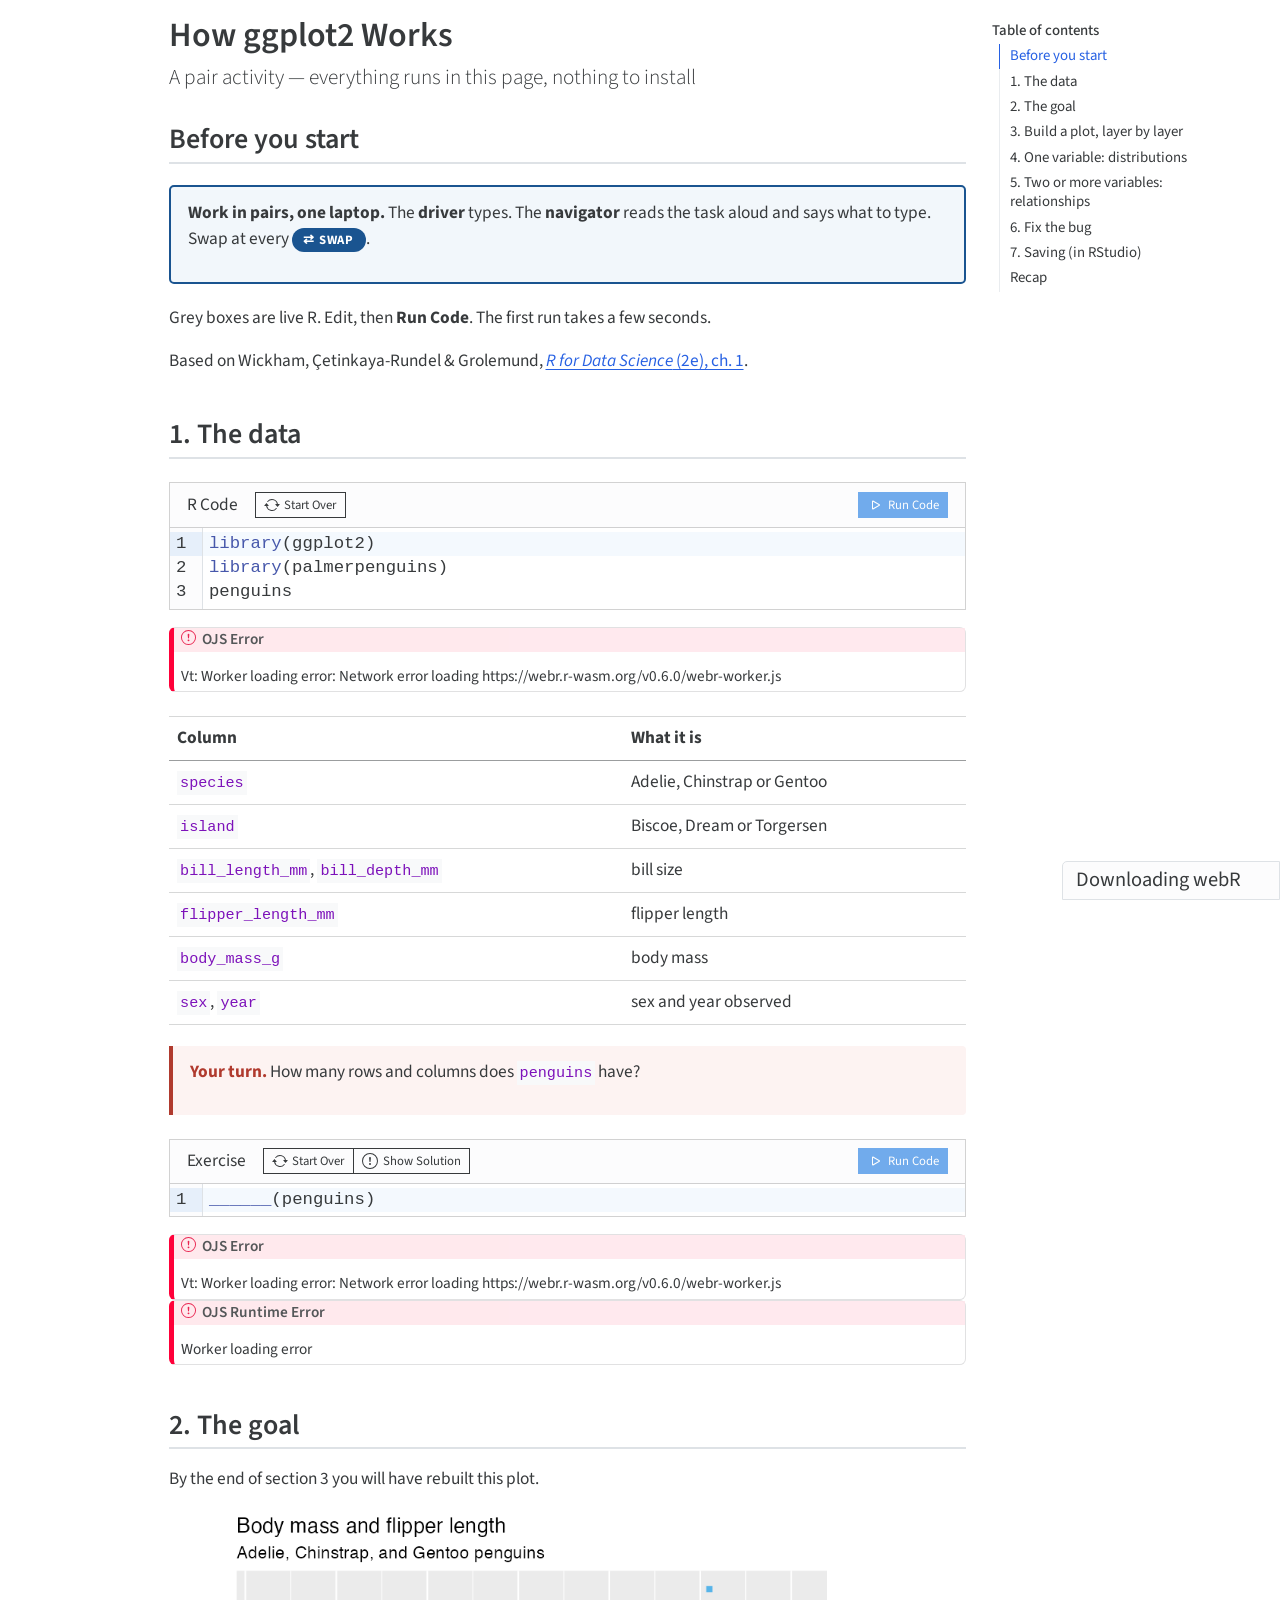
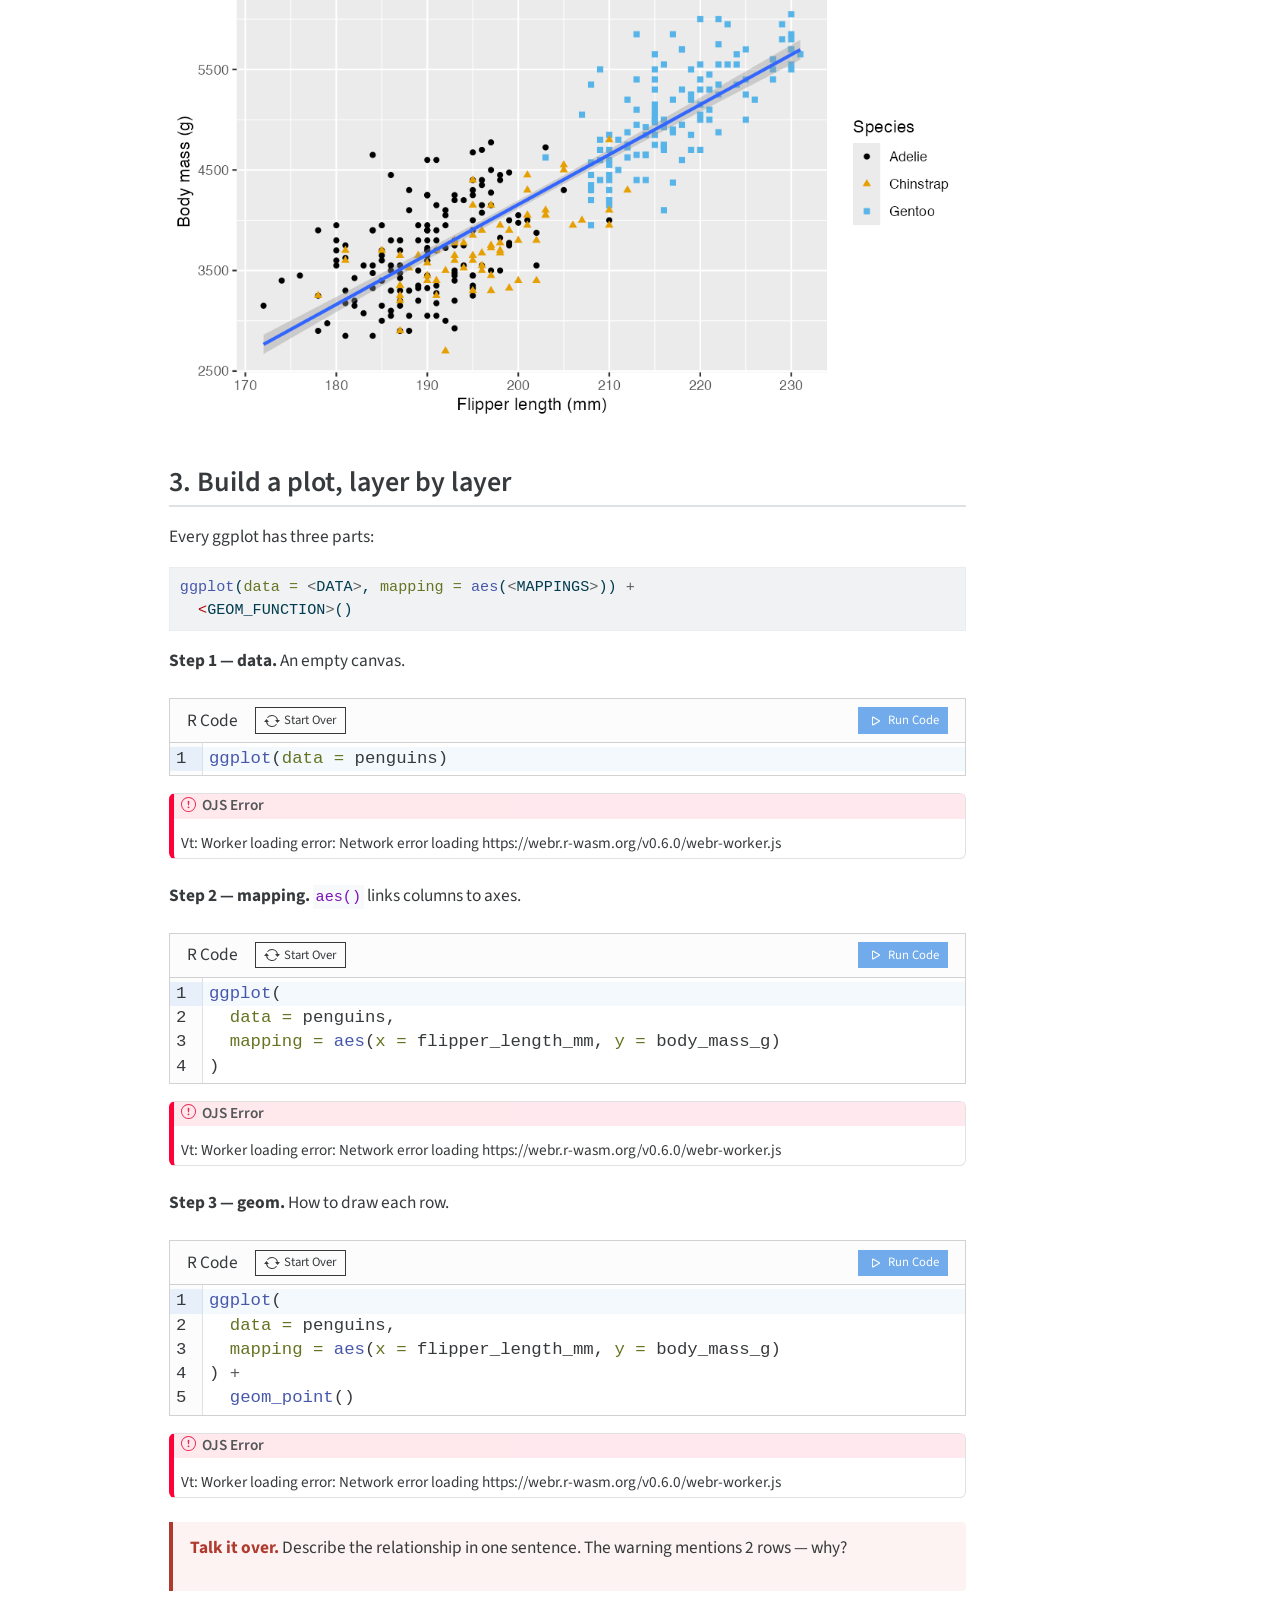
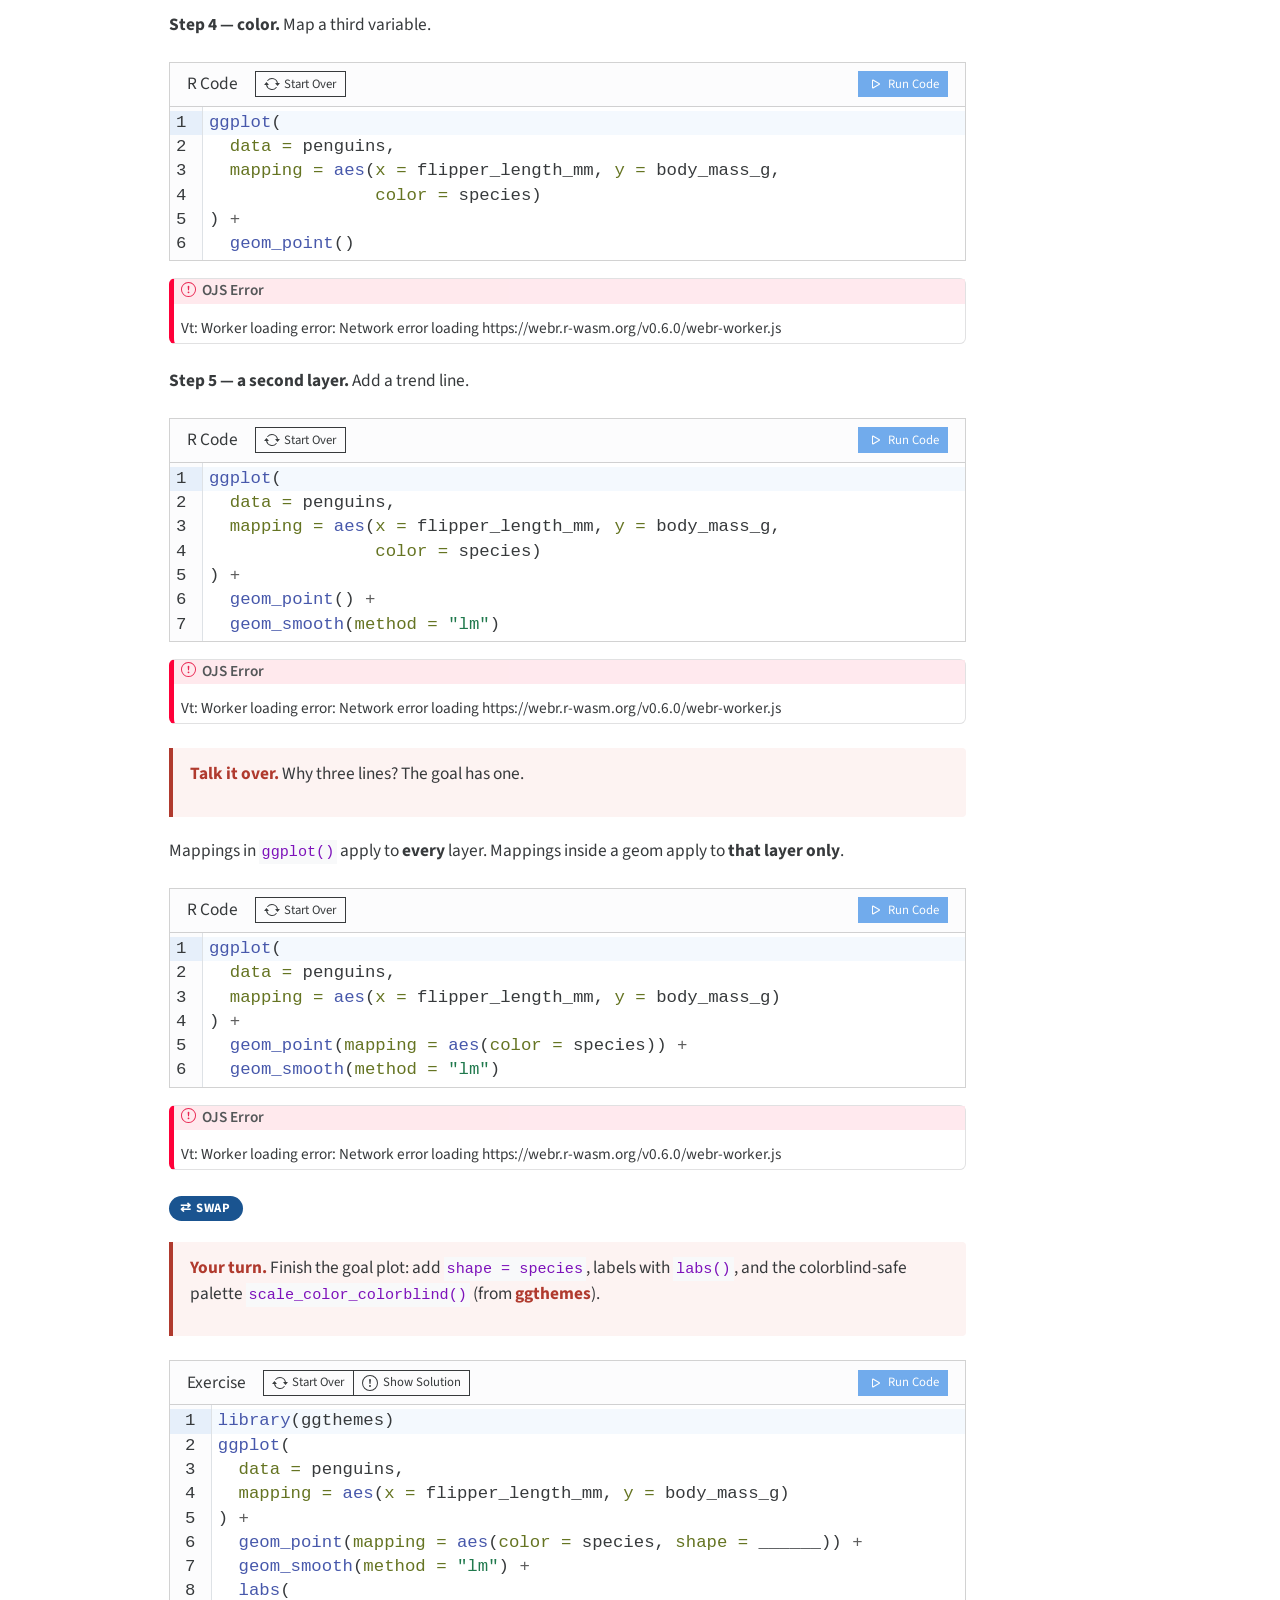
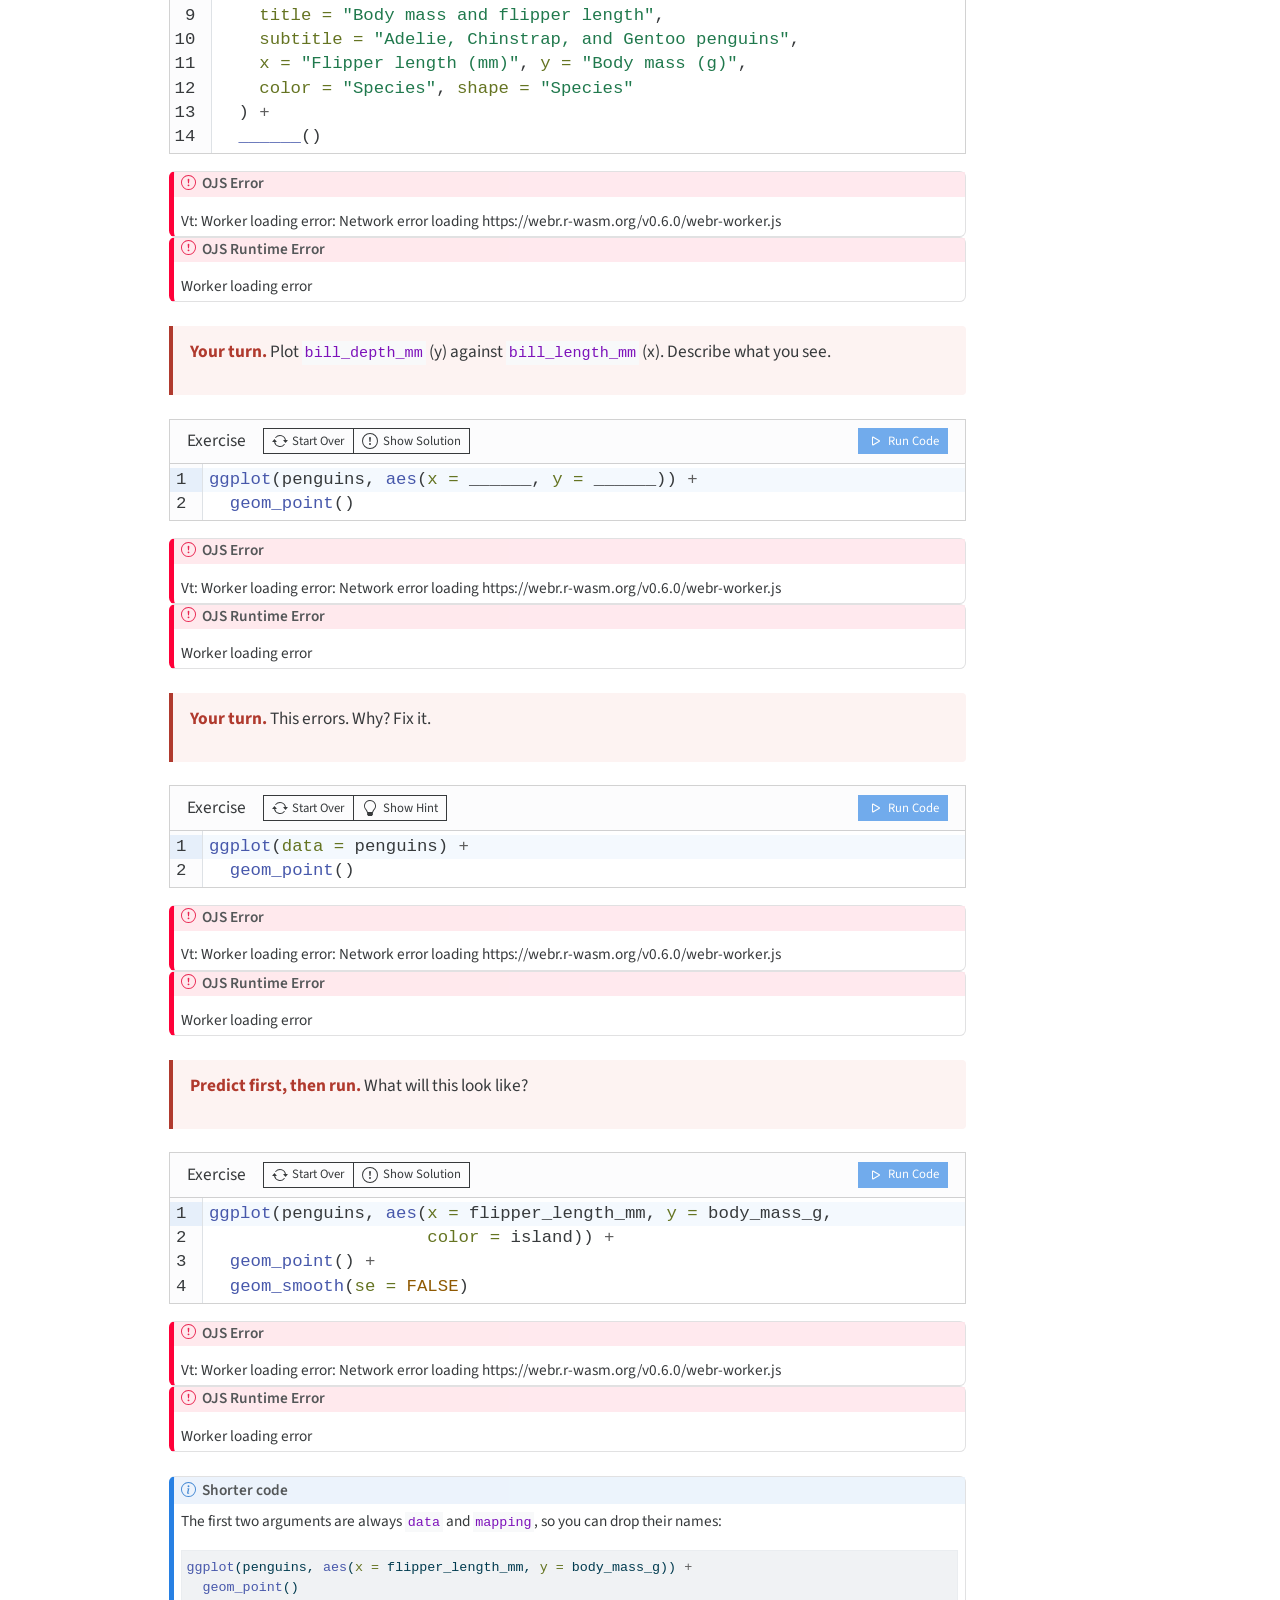
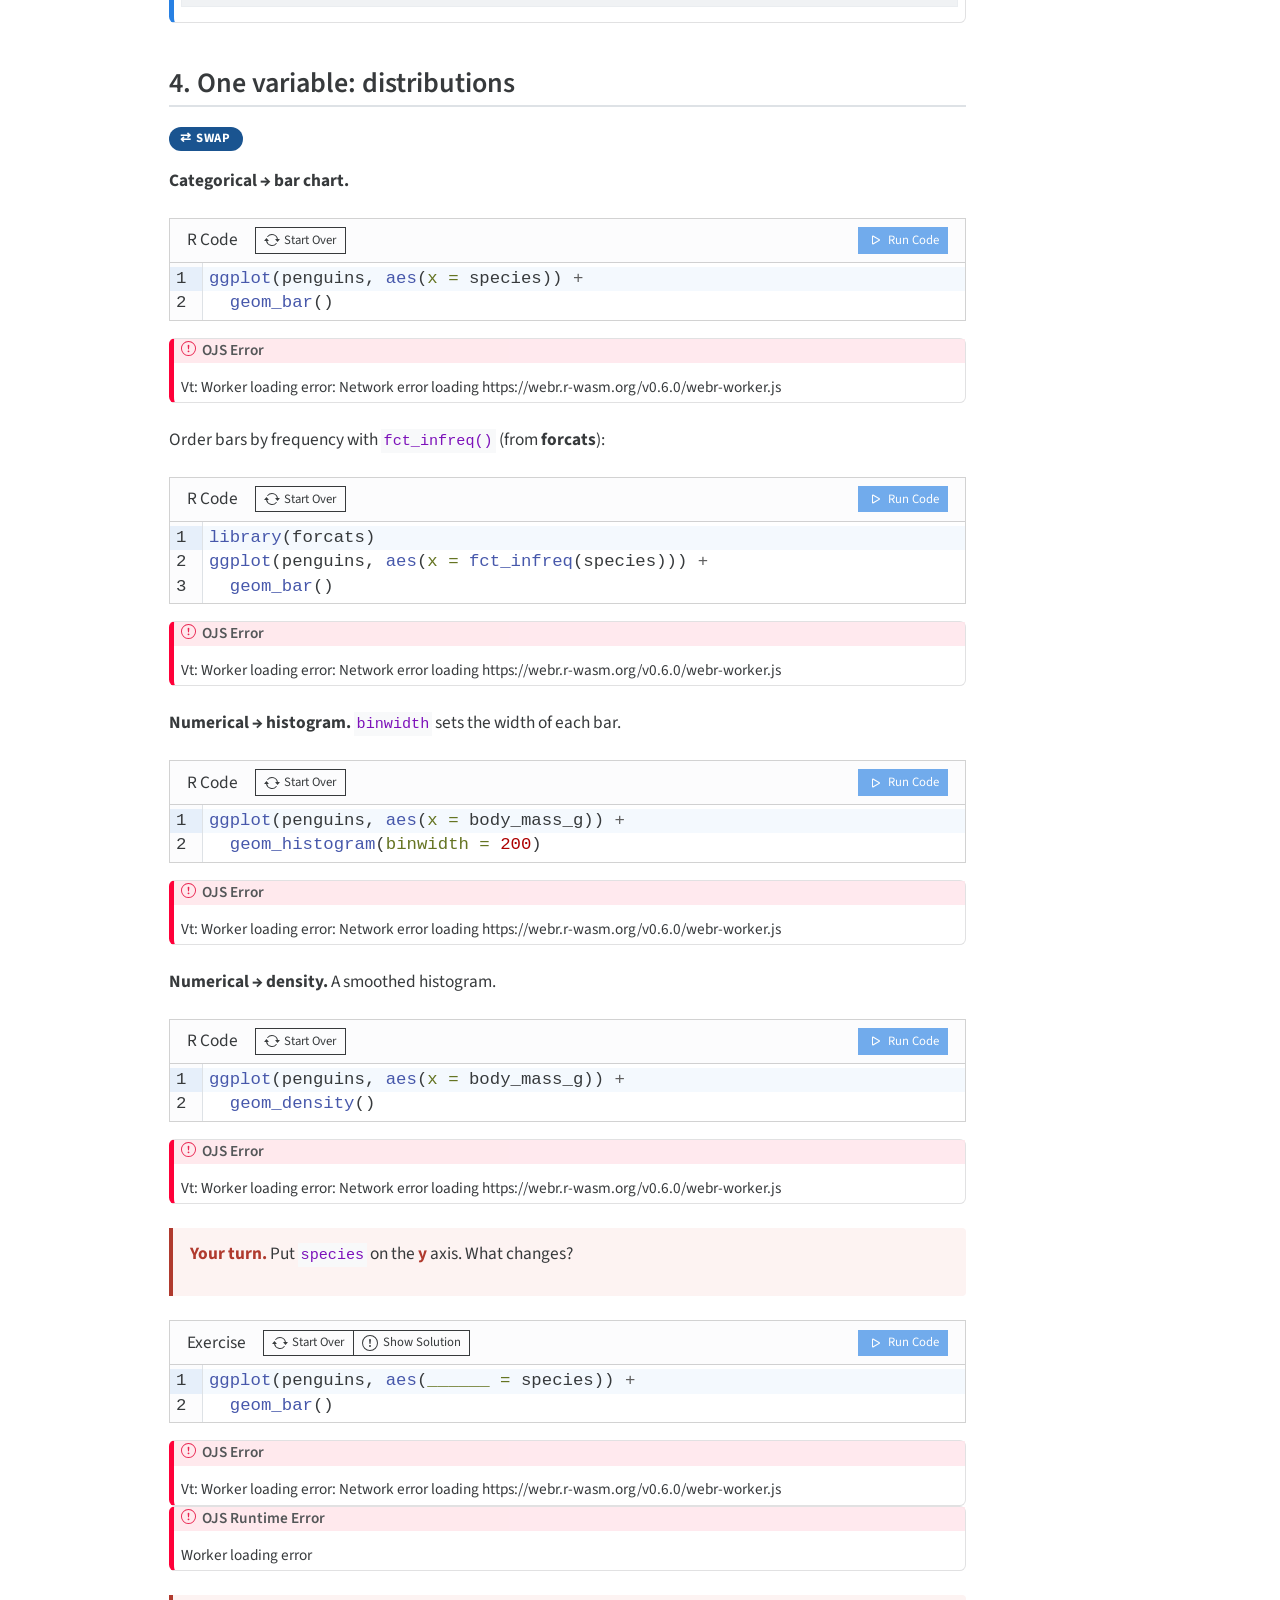
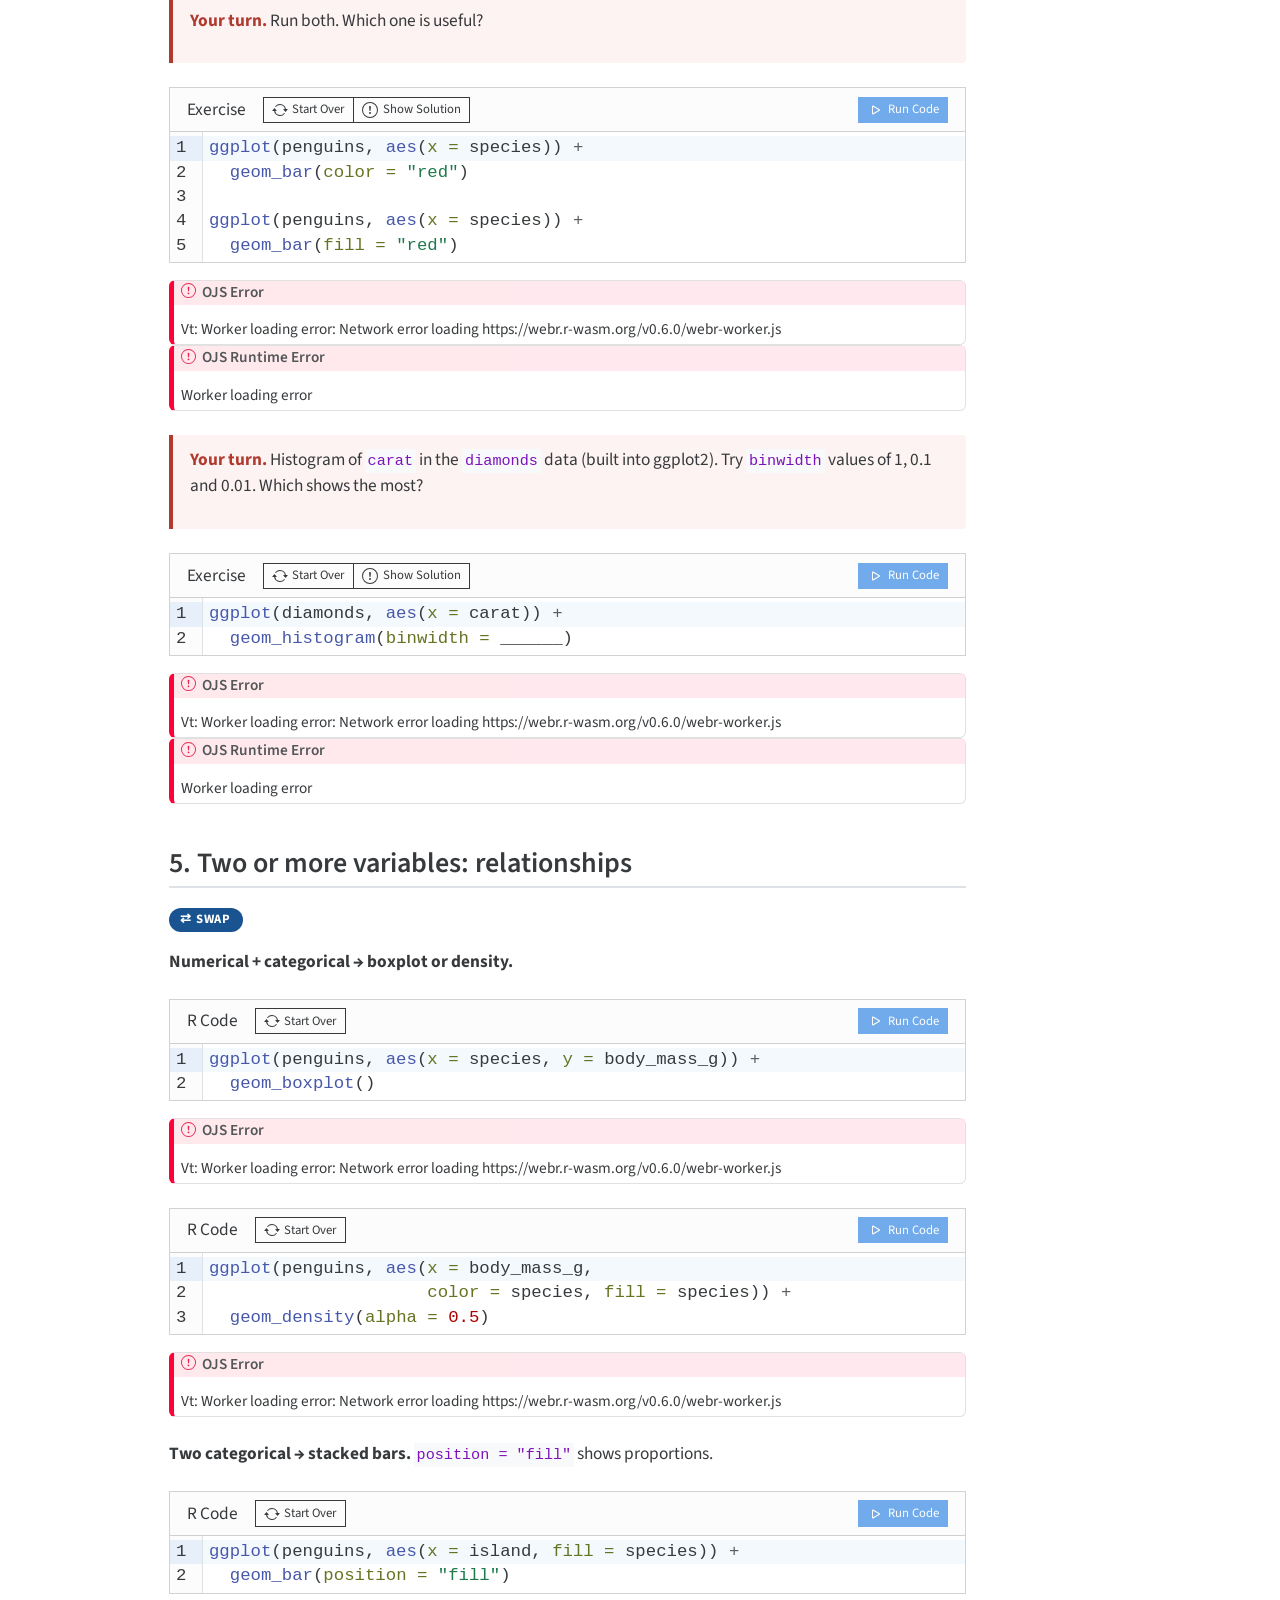
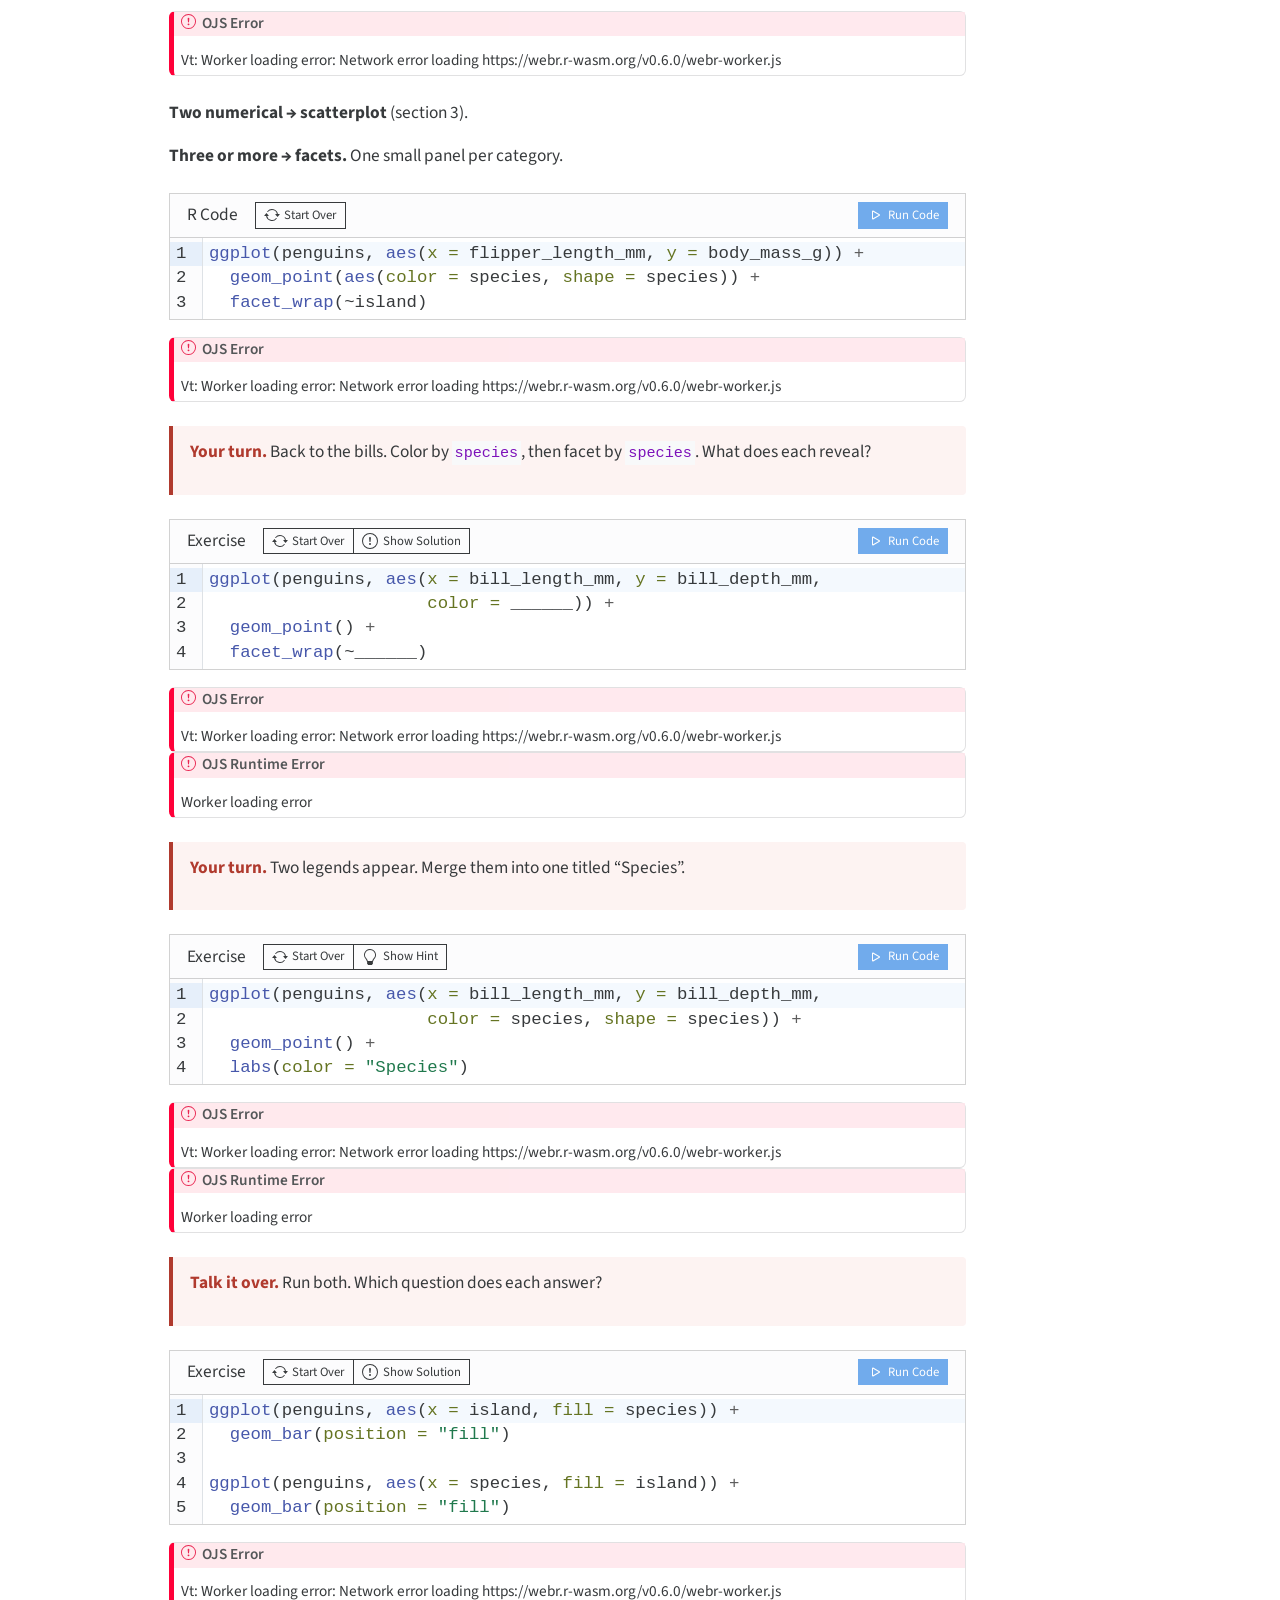
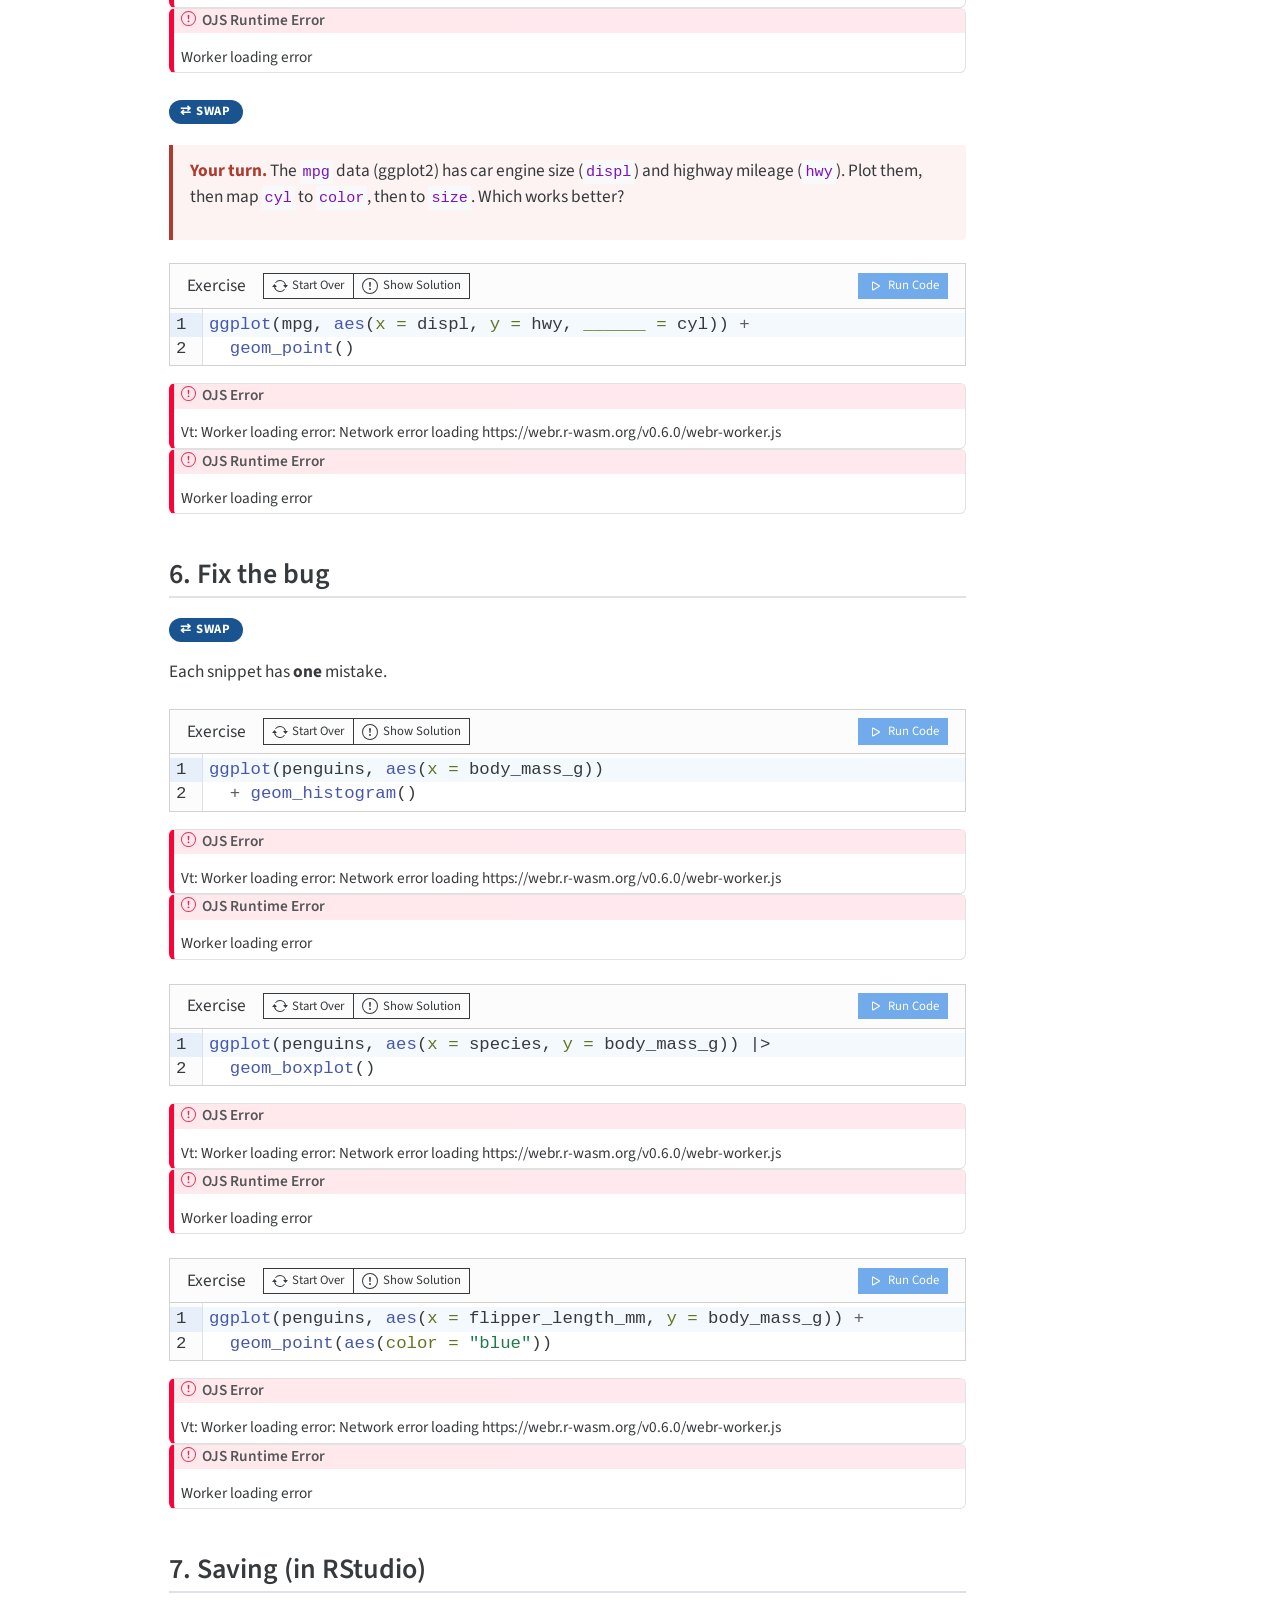
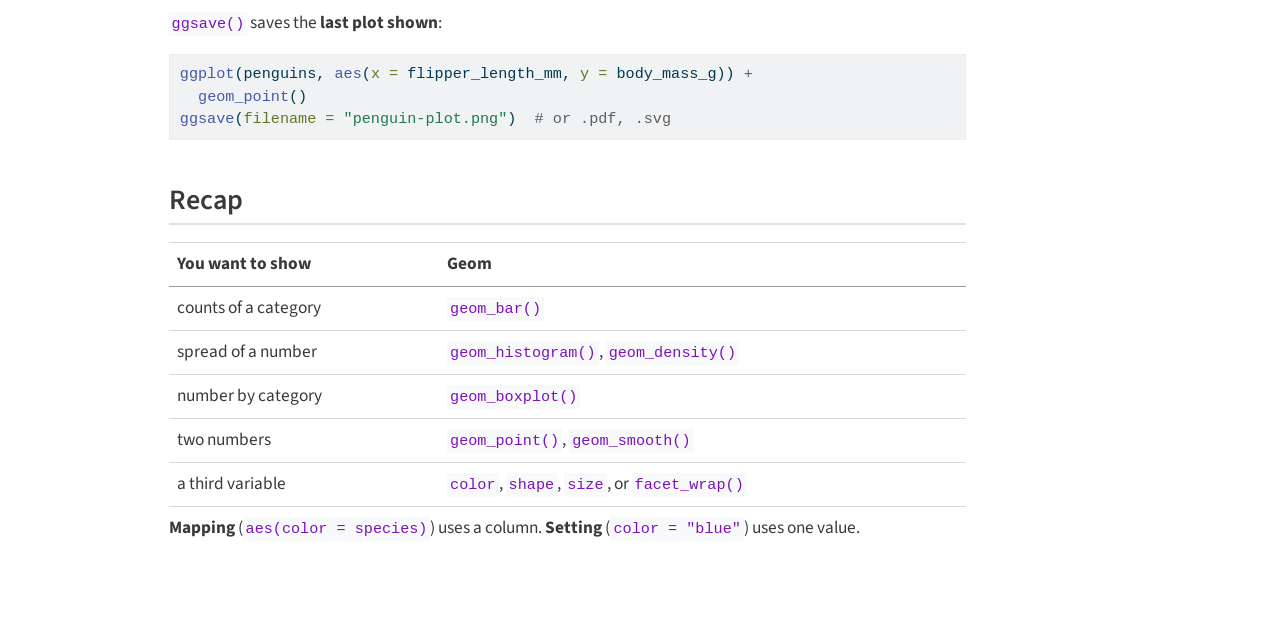
==== docs/ggplot/index.html @ 0a8b4ab5 "Add Week 10 pair activity: How ggplot2 Works" ====
<!DOCTYPE html>
<html xmlns="http://www.w3.org/1999/xhtml" lang="en" xml:lang="en"><head>

<meta charset="utf-8">
<meta name="generator" content="quarto-1.6.42">

<meta name="viewport" content="width=device-width, initial-scale=1.0, user-scalable=yes">


<title>How ggplot2 Works</title>
<style>
code{white-space: pre-wrap;}
span.smallcaps{font-variant: small-caps;}
div.columns{display: flex; gap: min(4vw, 1.5em);}
div.column{flex: auto; overflow-x: auto;}
div.hanging-indent{margin-left: 1.5em; text-indent: -1.5em;}
ul.task-list{list-style: none;}
ul.task-list li input[type="checkbox"] {
  width: 0.8em;
  margin: 0 0.8em 0.2em -1em; /* quarto-specific, see https://github.com/quarto-dev/quarto-cli/issues/4556 */ 
  vertical-align: middle;
}
/* CSS for syntax highlighting */
pre > code.sourceCode { white-space: pre; position: relative; }
pre > code.sourceCode > span { line-height: 1.25; }
pre > code.sourceCode > span:empty { height: 1.2em; }
.sourceCode { overflow: visible; }
code.sourceCode > span { color: inherit; text-decoration: inherit; }
div.sourceCode { margin: 1em 0; }
pre.sourceCode { margin: 0; }
@media screen {
div.sourceCode { overflow: auto; }
}
@media print {
pre > code.sourceCode { white-space: pre-wrap; }
pre > code.sourceCode > span { display: inline-block; text-indent: -5em; padding-left: 5em; }
}
pre.numberSource code
  { counter-reset: source-line 0; }
pre.numberSource code > span
  { position: relative; left: -4em; counter-increment: source-line; }
pre.numberSource code > span > a:first-child::before
  { content: counter(source-line);
    position: relative; left: -1em; text-align: right; vertical-align: baseline;
    border: none; display: inline-block;
    -webkit-touch-callout: none; -webkit-user-select: none;
    -khtml-user-select: none; -moz-user-select: none;
    -ms-user-select: none; user-select: none;
    padding: 0 4px; width: 4em;
  }
pre.numberSource { margin-left: 3em;  padding-left: 4px; }
div.sourceCode
  {   }
@media screen {
pre > code.sourceCode > span > a:first-child::before { text-decoration: underline; }
}
</style>


<script src="index_files/libs/clipboard/clipboard.min.js"></script>
<script src="index_files/libs/quarto-html/quarto.js"></script>
<script src="index_files/libs/quarto-html/popper.min.js"></script>
<script src="index_files/libs/quarto-html/tippy.umd.min.js"></script>
<script src="index_files/libs/quarto-html/anchor.min.js"></script>
<link href="index_files/libs/quarto-html/tippy.css" rel="stylesheet">
<link href="index_files/libs/quarto-html/quarto-syntax-highlighting-2f5df379a58b258e96c21c0638c20c03.css" rel="stylesheet" id="quarto-text-highlighting-styles">
<script src="index_files/libs/bootstrap/bootstrap.min.js"></script>
<link href="index_files/libs/bootstrap/bootstrap-icons.css" rel="stylesheet">
<link href="index_files/libs/bootstrap/bootstrap-10daa034703793678e481cc8cee6d76f.min.css" rel="stylesheet" append-hash="true" id="quarto-bootstrap" data-mode="light">
<script src="index_files/libs/quarto-contrib/live-runtime/live-runtime.js" type="module"></script>
<link href="index_files/libs/quarto-contrib/live-runtime/live-runtime.css" rel="stylesheet">
<style>html{ scroll-behavior: smooth; }</style>
<script type="module" src="index_files/libs/quarto-ojs/quarto-ojs-runtime.js"></script>
<link href="index_files/libs/quarto-ojs/quarto-ojs.css" rel="stylesheet">


<link rel="stylesheet" href="../styles.css">
</head>

<body>

<div id="quarto-content" class="page-columns page-rows-contents page-layout-article">
<div id="quarto-margin-sidebar" class="sidebar margin-sidebar">
  <nav id="TOC" role="doc-toc" class="toc-active">
    <h2 id="toc-title">Table of contents</h2>
   
  <ul class="collapse">
  <li><a href="#before-you-start" id="toc-before-you-start" class="nav-link active" data-scroll-target="#before-you-start">Before you start</a></li>
  <li><a href="#the-data" id="toc-the-data" class="nav-link" data-scroll-target="#the-data">1. The data</a></li>
  <li><a href="#the-goal" id="toc-the-goal" class="nav-link" data-scroll-target="#the-goal">2. The goal</a></li>
  <li><a href="#build-a-plot-layer-by-layer" id="toc-build-a-plot-layer-by-layer" class="nav-link" data-scroll-target="#build-a-plot-layer-by-layer">3. Build a plot, layer by layer</a></li>
  <li><a href="#one-variable-distributions" id="toc-one-variable-distributions" class="nav-link" data-scroll-target="#one-variable-distributions">4. One variable: distributions</a></li>
  <li><a href="#two-or-more-variables-relationships" id="toc-two-or-more-variables-relationships" class="nav-link" data-scroll-target="#two-or-more-variables-relationships">5. Two or more variables: relationships</a></li>
  <li><a href="#fix-the-bug" id="toc-fix-the-bug" class="nav-link" data-scroll-target="#fix-the-bug">6. Fix the bug</a></li>
  <li><a href="#saving-in-rstudio" id="toc-saving-in-rstudio" class="nav-link" data-scroll-target="#saving-in-rstudio">7. Saving (in RStudio)</a></li>
  <li><a href="#recap" id="toc-recap" class="nav-link" data-scroll-target="#recap">Recap</a></li>
  </ul>
</nav>
</div>
<main class="content" id="quarto-document-content">

<header id="title-block-header" class="quarto-title-block default">
<div class="quarto-title">
<h1 class="title">How ggplot2 Works</h1>
<p class="subtitle lead">A pair activity — everything runs in this page, nothing to install</p>
</div>



<div class="quarto-title-meta">

    
  
    
  </div>
  


</header>


<section id="before-you-start" class="level2 unnumbered">
<h2 class="unnumbered anchored" data-anchor-id="before-you-start">Before you start</h2>
<div class="pair">
<p><strong>Work in pairs, one laptop.</strong> The <strong>driver</strong> types. The <strong>navigator</strong> reads the task aloud and says what to type. Swap at every <span class="swap-chip">Swap</span>.</p>
</div>
<p>Grey boxes are live R. Edit, then <strong>Run Code</strong>. The first run takes a few seconds.</p>
<p>Based on Wickham, Çetinkaya-Rundel &amp; Grolemund, <a href="https://r4ds.hadley.nz/data-visualize.html"><em>R for Data Science</em> (2e), ch.&nbsp;1</a>.</p>
</section>
<section id="the-data" class="level2">
<h2 class="anchored" data-anchor-id="the-data">1. The data</h2>
<div class="cell">
<div>
<div id="webr-1" class="exercise-cell">

</div>
<script type="webr-1-contents">
eyJhdHRyIjp7ImVkaXQiOnRydWUsImV2YWwiOnRydWV9LCJjb2RlIjoibGlicmFyeShnZ3Bsb3QyKVxubGlicmFyeShwYWxtZXJwZW5ndWlucylcbnBlbmd1aW5zIn0=
</script>
</div>
</div>
<table class="caption-top table">
<thead>
<tr class="header">
<th>Column</th>
<th>What it is</th>
</tr>
</thead>
<tbody>
<tr class="odd">
<td><code>species</code></td>
<td>Adelie, Chinstrap or Gentoo</td>
</tr>
<tr class="even">
<td><code>island</code></td>
<td>Biscoe, Dream or Torgersen</td>
</tr>
<tr class="odd">
<td><code>bill_length_mm</code>, <code>bill_depth_mm</code></td>
<td>bill size</td>
</tr>
<tr class="even">
<td><code>flipper_length_mm</code></td>
<td>flipper length</td>
</tr>
<tr class="odd">
<td><code>body_mass_g</code></td>
<td>body mass</td>
</tr>
<tr class="even">
<td><code>sex</code>, <code>year</code></td>
<td>sex and year observed</td>
</tr>
</tbody>
</table>
<div class="turn">
<p><strong>Your turn.</strong> How many rows and columns does <code>penguins</code> have?</p>
</div>
<div class="cell" data-exercise="ex_dim">
<div>
<div id="webr-2" class="exercise-cell">

</div>
<script type="webr-2-contents">
eyJhdHRyIjp7ImVkaXQiOnRydWUsImV2YWwiOnRydWUsImV4ZXJjaXNlIjoiZXhfZGltIn0sImNvZGUiOiJfX19fX18ocGVuZ3VpbnMpIn0=
</script>
</div>
</div>
<div class="webr-ojs-exercise exercise-solution d-none" data-exercise="ex_dim">
<div class="sourceCode" id="cb1"><pre class="sourceCode r code-with-copy"><code class="sourceCode r"><span id="cb1-1"><a href="#cb1-1" aria-hidden="true" tabindex="-1"></a><span class="fu">dim</span>(penguins)</span></code><button title="Copy to Clipboard" class="code-copy-button"><i class="bi"></i></button></pre></div>
<p>344 rows (penguins), 8 columns (variables).</p>
</div>
</section>
<section id="the-goal" class="level2">
<h2 class="anchored" data-anchor-id="the-goal">2. The goal</h2>
<p>By the end of section 3 you will have rebuilt this plot.</p>
<p><img src="goal.png" class="img-fluid" alt="Scatterplot of body mass against flipper length, points colored and shaped by species, with one linear trend line."></p>
</section>
<section id="build-a-plot-layer-by-layer" class="level2">
<h2 class="anchored" data-anchor-id="build-a-plot-layer-by-layer">3. Build a plot, layer by layer</h2>
<p>Every ggplot has three parts:</p>
<div class="sourceCode" id="cb2"><pre class="sourceCode r code-with-copy"><code class="sourceCode r"><span id="cb2-1"><a href="#cb2-1" aria-hidden="true" tabindex="-1"></a><span class="fu">ggplot</span>(<span class="at">data =</span> <span class="sc">&lt;</span>DATA<span class="sc">&gt;</span>, <span class="at">mapping =</span> <span class="fu">aes</span>(<span class="sc">&lt;</span>MAPPINGS<span class="sc">&gt;</span>)) <span class="sc">+</span></span>
<span id="cb2-2"><a href="#cb2-2" aria-hidden="true" tabindex="-1"></a>  <span class="er">&lt;</span>GEOM_FUNCTION<span class="sc">&gt;</span>()</span></code><button title="Copy to Clipboard" class="code-copy-button"><i class="bi"></i></button></pre></div>
<p><strong>Step 1 — data.</strong> An empty canvas.</p>
<div class="cell">
<div>
<div id="webr-3" class="exercise-cell">

</div>
<script type="webr-3-contents">
eyJhdHRyIjp7ImVkaXQiOnRydWUsImV2YWwiOnRydWV9LCJjb2RlIjoiZ2dwbG90KGRhdGEgPSBwZW5ndWlucykifQ==
</script>
</div>
</div>
<p><strong>Step 2 — mapping.</strong> <code>aes()</code> links columns to axes.</p>
<div class="cell">
<div>
<div id="webr-4" class="exercise-cell">

</div>
<script type="webr-4-contents">
eyJhdHRyIjp7ImVkaXQiOnRydWUsImV2YWwiOnRydWV9LCJjb2RlIjoiZ2dwbG90KFxuICBkYXRhID0gcGVuZ3VpbnMsXG4gIG1hcHBpbmcgPSBhZXMoeCA9IGZsaXBwZXJfbGVuZ3RoX21tLCB5ID0gYm9keV9tYXNzX2cpXG4pIn0=
</script>
</div>
</div>
<p><strong>Step 3 — geom.</strong> How to draw each row.</p>
<div class="cell">
<div>
<div id="webr-5" class="exercise-cell">

</div>
<script type="webr-5-contents">
eyJhdHRyIjp7ImVkaXQiOnRydWUsImV2YWwiOnRydWV9LCJjb2RlIjoiZ2dwbG90KFxuICBkYXRhID0gcGVuZ3VpbnMsXG4gIG1hcHBpbmcgPSBhZXMoeCA9IGZsaXBwZXJfbGVuZ3RoX21tLCB5ID0gYm9keV9tYXNzX2cpXG4pICtcbiAgZ2VvbV9wb2ludCgpIn0=
</script>
</div>
</div>
<div class="turn">
<p><strong>Talk it over.</strong> Describe the relationship in one sentence. The warning mentions 2 rows — why?</p>
</div>
<p><strong>Step 4 — color.</strong> Map a third variable.</p>
<div class="cell">
<div>
<div id="webr-6" class="exercise-cell">

</div>
<script type="webr-6-contents">
[base64]
</script>
</div>
</div>
<p><strong>Step 5 — a second layer.</strong> Add a trend line.</p>
<div class="cell">
<div>
<div id="webr-7" class="exercise-cell">

</div>
<script type="webr-7-contents">
[base64]
</script>
</div>
</div>
<div class="turn">
<p><strong>Talk it over.</strong> Why three lines? The goal has one.</p>
</div>
<p>Mappings in <code>ggplot()</code> apply to <strong>every</strong> layer. Mappings inside a geom apply to <strong>that layer only</strong>.</p>
<div class="cell">
<div>
<div id="webr-8" class="exercise-cell">

</div>
<script type="webr-8-contents">
[base64]
</script>
</div>
</div>
<p><span class="swap-chip">Swap</span></p>
<div class="turn">
<p><strong>Your turn.</strong> Finish the goal plot: add <code>shape = species</code>, labels with <code>labs()</code>, and the colorblind-safe palette <code>scale_color_colorblind()</code> (from <strong>ggthemes</strong>).</p>
</div>
<div class="cell" data-exercise="ex_goal">
<div>
<div id="webr-9" class="exercise-cell">

</div>
<script type="webr-9-contents">
[base64]
</script>
</div>
</div>
<div class="webr-ojs-exercise exercise-solution d-none" data-exercise="ex_goal">
<div class="sourceCode" id="cb3"><pre class="sourceCode r code-with-copy"><code class="sourceCode r"><span id="cb3-1"><a href="#cb3-1" aria-hidden="true" tabindex="-1"></a><span class="fu">library</span>(ggthemes)</span>
<span id="cb3-2"><a href="#cb3-2" aria-hidden="true" tabindex="-1"></a><span class="fu">ggplot</span>(</span>
<span id="cb3-3"><a href="#cb3-3" aria-hidden="true" tabindex="-1"></a>  <span class="at">data =</span> penguins,</span>
<span id="cb3-4"><a href="#cb3-4" aria-hidden="true" tabindex="-1"></a>  <span class="at">mapping =</span> <span class="fu">aes</span>(<span class="at">x =</span> flipper_length_mm, <span class="at">y =</span> body_mass_g)</span>
<span id="cb3-5"><a href="#cb3-5" aria-hidden="true" tabindex="-1"></a>) <span class="sc">+</span></span>
<span id="cb3-6"><a href="#cb3-6" aria-hidden="true" tabindex="-1"></a>  <span class="fu">geom_point</span>(<span class="at">mapping =</span> <span class="fu">aes</span>(<span class="at">color =</span> species, <span class="at">shape =</span> species)) <span class="sc">+</span></span>
<span id="cb3-7"><a href="#cb3-7" aria-hidden="true" tabindex="-1"></a>  <span class="fu">geom_smooth</span>(<span class="at">method =</span> <span class="st">"lm"</span>) <span class="sc">+</span></span>
<span id="cb3-8"><a href="#cb3-8" aria-hidden="true" tabindex="-1"></a>  <span class="fu">labs</span>(</span>
<span id="cb3-9"><a href="#cb3-9" aria-hidden="true" tabindex="-1"></a>    <span class="at">title =</span> <span class="st">"Body mass and flipper length"</span>,</span>
<span id="cb3-10"><a href="#cb3-10" aria-hidden="true" tabindex="-1"></a>    <span class="at">subtitle =</span> <span class="st">"Adelie, Chinstrap, and Gentoo penguins"</span>,</span>
<span id="cb3-11"><a href="#cb3-11" aria-hidden="true" tabindex="-1"></a>    <span class="at">x =</span> <span class="st">"Flipper length (mm)"</span>, <span class="at">y =</span> <span class="st">"Body mass (g)"</span>,</span>
<span id="cb3-12"><a href="#cb3-12" aria-hidden="true" tabindex="-1"></a>    <span class="at">color =</span> <span class="st">"Species"</span>, <span class="at">shape =</span> <span class="st">"Species"</span></span>
<span id="cb3-13"><a href="#cb3-13" aria-hidden="true" tabindex="-1"></a>  ) <span class="sc">+</span></span>
<span id="cb3-14"><a href="#cb3-14" aria-hidden="true" tabindex="-1"></a>  <span class="fu">scale_color_colorblind</span>()</span></code><button title="Copy to Clipboard" class="code-copy-button"><i class="bi"></i></button></pre></div>
</div>
<div class="turn">
<p><strong>Your turn.</strong> Plot <code>bill_depth_mm</code> (y) against <code>bill_length_mm</code> (x). Describe what you see.</p>
</div>
<div class="cell" data-exercise="ex_bill">
<div>
<div id="webr-10" class="exercise-cell">

</div>
<script type="webr-10-contents">
eyJhdHRyIjp7ImVkaXQiOnRydWUsImV2YWwiOnRydWUsImV4ZXJjaXNlIjoiZXhfYmlsbCJ9LCJjb2RlIjoiZ2dwbG90KHBlbmd1aW5zLCBhZXMoeCA9IF9fX19fXywgeSA9IF9fX19fXykpICtcbiAgZ2VvbV9wb2ludCgpIn0=
</script>
</div>
</div>
<div class="webr-ojs-exercise exercise-solution d-none" data-exercise="ex_bill">
<div class="sourceCode" id="cb4"><pre class="sourceCode r code-with-copy"><code class="sourceCode r"><span id="cb4-1"><a href="#cb4-1" aria-hidden="true" tabindex="-1"></a><span class="fu">ggplot</span>(penguins, <span class="fu">aes</span>(<span class="at">x =</span> bill_length_mm, <span class="at">y =</span> bill_depth_mm)) <span class="sc">+</span></span>
<span id="cb4-2"><a href="#cb4-2" aria-hidden="true" tabindex="-1"></a>  <span class="fu">geom_point</span>()</span></code><button title="Copy to Clipboard" class="code-copy-button"><i class="bi"></i></button></pre></div>
<p>Overall, a weak negative trend — until you color by species (section 5).</p>
</div>
<div class="turn">
<p><strong>Your turn.</strong> This errors. Why? Fix it.</p>
</div>
<div class="cell" data-exercise="ex_error">
<div>
<div id="webr-11" class="exercise-cell">

</div>
<script type="webr-11-contents">
eyJhdHRyIjp7ImVkaXQiOnRydWUsImV2YWwiOnRydWUsImV4ZXJjaXNlIjoiZXhfZXJyb3IifSwiY29kZSI6ImdncGxvdChkYXRhID0gcGVuZ3VpbnMpICtcbiAgZ2VvbV9wb2ludCgpIn0=
</script>
</div>
</div>
<div class="hint webr-ojs-exercise exercise-hint d-none" data-exercise="ex_error">
<div class="callout callout-style-default callout-tip callout-titled">
<div class="callout-header d-flex align-content-center" data-bs-toggle="collapse" data-bs-target=".callout-1-contents" aria-controls="callout-1" aria-expanded="true" aria-label="Toggle callout">
<div class="callout-icon-container">
<i class="callout-icon"></i>
</div>
<div class="callout-title-container flex-fill">
Hint
</div>
<div class="callout-btn-toggle d-inline-block border-0 py-1 ps-1 pe-0 float-end"><i class="callout-toggle"></i></div>
</div>
<div id="callout-1" class="callout-1-contents callout-collapse collapse show">
<div class="callout-body-container callout-body">
<p>What should go on the x and y axes?</p>
</div>
</div>
</div>
</div>
<div class="webr-ojs-exercise exercise-solution d-none" data-exercise="ex_error">
<p><code>geom_point()</code> needs <code>x</code> and <code>y</code>. Add a mapping:</p>
<div class="sourceCode" id="cb5"><pre class="sourceCode r code-with-copy"><code class="sourceCode r"><span id="cb5-1"><a href="#cb5-1" aria-hidden="true" tabindex="-1"></a><span class="fu">ggplot</span>(</span>
<span id="cb5-2"><a href="#cb5-2" aria-hidden="true" tabindex="-1"></a>  <span class="at">data =</span> penguins,</span>
<span id="cb5-3"><a href="#cb5-3" aria-hidden="true" tabindex="-1"></a>  <span class="at">mapping =</span> <span class="fu">aes</span>(<span class="at">x =</span> flipper_length_mm, <span class="at">y =</span> body_mass_g)</span>
<span id="cb5-4"><a href="#cb5-4" aria-hidden="true" tabindex="-1"></a>) <span class="sc">+</span></span>
<span id="cb5-5"><a href="#cb5-5" aria-hidden="true" tabindex="-1"></a>  <span class="fu">geom_point</span>()</span></code><button title="Copy to Clipboard" class="code-copy-button"><i class="bi"></i></button></pre></div>
</div>
<div class="turn">
<p><strong>Predict first, then run.</strong> What will this look like?</p>
</div>
<div class="cell" data-exercise="ex_predict">
<div>
<div id="webr-12" class="exercise-cell">

</div>
<script type="webr-12-contents">
[base64]
</script>
</div>
</div>
<div class="webr-ojs-exercise exercise-solution d-none" data-exercise="ex_predict">
<p>Points colored by island, one smooth <strong>curve</strong> per island (<code>color</code> is global), no grey confidence band (<code>se = FALSE</code>).</p>
</div>
<div class="callout callout-style-default callout-note callout-titled">
<div class="callout-header d-flex align-content-center">
<div class="callout-icon-container">
<i class="callout-icon"></i>
</div>
<div class="callout-title-container flex-fill">
Shorter code
</div>
</div>
<div class="callout-body-container callout-body">
<p>The first two arguments are always <code>data</code> and <code>mapping</code>, so you can drop their names:</p>
<div class="sourceCode" id="cb6"><pre class="sourceCode r code-with-copy"><code class="sourceCode r"><span id="cb6-1"><a href="#cb6-1" aria-hidden="true" tabindex="-1"></a><span class="fu">ggplot</span>(penguins, <span class="fu">aes</span>(<span class="at">x =</span> flipper_length_mm, <span class="at">y =</span> body_mass_g)) <span class="sc">+</span></span>
<span id="cb6-2"><a href="#cb6-2" aria-hidden="true" tabindex="-1"></a>  <span class="fu">geom_point</span>()</span></code><button title="Copy to Clipboard" class="code-copy-button"><i class="bi"></i></button></pre></div>
</div>
</div>
</section>
<section id="one-variable-distributions" class="level2">
<h2 class="anchored" data-anchor-id="one-variable-distributions">4. One variable: distributions</h2>
<p><span class="swap-chip">Swap</span></p>
<p><strong>Categorical → bar chart.</strong></p>
<div class="cell">
<div>
<div id="webr-13" class="exercise-cell">

</div>
<script type="webr-13-contents">
eyJhdHRyIjp7ImVkaXQiOnRydWUsImV2YWwiOnRydWV9LCJjb2RlIjoiZ2dwbG90KHBlbmd1aW5zLCBhZXMoeCA9IHNwZWNpZXMpKSArXG4gIGdlb21fYmFyKCkifQ==
</script>
</div>
</div>
<p>Order bars by frequency with <code>fct_infreq()</code> (from <strong>forcats</strong>):</p>
<div class="cell">
<div>
<div id="webr-14" class="exercise-cell">

</div>
<script type="webr-14-contents">
eyJhdHRyIjp7ImVkaXQiOnRydWUsImV2YWwiOnRydWV9LCJjb2RlIjoibGlicmFyeShmb3JjYXRzKVxuZ2dwbG90KHBlbmd1aW5zLCBhZXMoeCA9IGZjdF9pbmZyZXEoc3BlY2llcykpKSArXG4gIGdlb21fYmFyKCkifQ==
</script>
</div>
</div>
<p><strong>Numerical → histogram.</strong> <code>binwidth</code> sets the width of each bar.</p>
<div class="cell">
<div>
<div id="webr-15" class="exercise-cell">

</div>
<script type="webr-15-contents">
eyJhdHRyIjp7ImVkaXQiOnRydWUsImV2YWwiOnRydWV9LCJjb2RlIjoiZ2dwbG90KHBlbmd1aW5zLCBhZXMoeCA9IGJvZHlfbWFzc19nKSkgK1xuICBnZW9tX2hpc3RvZ3JhbShiaW53aWR0aCA9IDIwMCkifQ==
</script>
</div>
</div>
<p><strong>Numerical → density.</strong> A smoothed histogram.</p>
<div class="cell">
<div>
<div id="webr-16" class="exercise-cell">

</div>
<script type="webr-16-contents">
eyJhdHRyIjp7ImVkaXQiOnRydWUsImV2YWwiOnRydWV9LCJjb2RlIjoiZ2dwbG90KHBlbmd1aW5zLCBhZXMoeCA9IGJvZHlfbWFzc19nKSkgK1xuICBnZW9tX2RlbnNpdHkoKSJ9
</script>
</div>
</div>
<div class="turn">
<p><strong>Your turn.</strong> Put <code>species</code> on the <strong>y</strong> axis. What changes?</p>
</div>
<div class="cell" data-exercise="ex_bar_y">
<div>
<div id="webr-17" class="exercise-cell">

</div>
<script type="webr-17-contents">
eyJhdHRyIjp7ImVkaXQiOnRydWUsImV2YWwiOnRydWUsImV4ZXJjaXNlIjoiZXhfYmFyX3kifSwiY29kZSI6ImdncGxvdChwZW5ndWlucywgYWVzKF9fX19fXyA9IHNwZWNpZXMpKSArXG4gIGdlb21fYmFyKCkifQ==
</script>
</div>
</div>
<div class="webr-ojs-exercise exercise-solution d-none" data-exercise="ex_bar_y">
<div class="sourceCode" id="cb7"><pre class="sourceCode r code-with-copy"><code class="sourceCode r"><span id="cb7-1"><a href="#cb7-1" aria-hidden="true" tabindex="-1"></a><span class="fu">ggplot</span>(penguins, <span class="fu">aes</span>(<span class="at">y =</span> species)) <span class="sc">+</span></span>
<span id="cb7-2"><a href="#cb7-2" aria-hidden="true" tabindex="-1"></a>  <span class="fu">geom_bar</span>()</span></code><button title="Copy to Clipboard" class="code-copy-button"><i class="bi"></i></button></pre></div>
<p>Horizontal bars. Handy when labels are long.</p>
</div>
<div class="turn">
<p><strong>Your turn.</strong> Run both. Which one is useful?</p>
</div>
<div class="cell" data-exercise="ex_color_fill">
<div>
<div id="webr-18" class="exercise-cell">

</div>
<script type="webr-18-contents">
[base64]
</script>
</div>
</div>
<div class="webr-ojs-exercise exercise-solution d-none" data-exercise="ex_color_fill">
<p><code>color</code> paints the outline; <code>fill</code> paints the inside. For bars, use <code>fill</code>.</p>
<p>Note: <code>"red"</code> sits <strong>outside</strong> <code>aes()</code> — it is a fixed value, not a mapping to a column.</p>
</div>
<div class="turn">
<p><strong>Your turn.</strong> Histogram of <code>carat</code> in the <code>diamonds</code> data (built into ggplot2). Try <code>binwidth</code> values of 1, 0.1 and 0.01. Which shows the most?</p>
</div>
<div class="cell" data-exercise="ex_carat">
<div>
<div id="webr-19" class="exercise-cell">

</div>
<script type="webr-19-contents">
eyJhdHRyIjp7ImVkaXQiOnRydWUsImV2YWwiOnRydWUsImV4ZXJjaXNlIjoiZXhfY2FyYXQifSwiY29kZSI6ImdncGxvdChkaWFtb25kcywgYWVzKHggPSBjYXJhdCkpICtcbiAgZ2VvbV9oaXN0b2dyYW0oYmlud2lkdGggPSBfX19fX18pIn0=
</script>
</div>
</div>
<div class="webr-ojs-exercise exercise-solution d-none" data-exercise="ex_carat">
<div class="sourceCode" id="cb8"><pre class="sourceCode r code-with-copy"><code class="sourceCode r"><span id="cb8-1"><a href="#cb8-1" aria-hidden="true" tabindex="-1"></a><span class="fu">ggplot</span>(diamonds, <span class="fu">aes</span>(<span class="at">x =</span> carat)) <span class="sc">+</span></span>
<span id="cb8-2"><a href="#cb8-2" aria-hidden="true" tabindex="-1"></a>  <span class="fu">geom_histogram</span>(<span class="at">binwidth =</span> <span class="fl">0.01</span>)</span></code><button title="Copy to Clipboard" class="code-copy-button"><i class="bi"></i></button></pre></div>
<p>At 0.01 you see spikes at round sizes (0.3, 0.5, 1, 1.5, 2 carats). Too wide a bin hides them.</p>
</div>
</section>
<section id="two-or-more-variables-relationships" class="level2">
<h2 class="anchored" data-anchor-id="two-or-more-variables-relationships">5. Two or more variables: relationships</h2>
<p><span class="swap-chip">Swap</span></p>
<p><strong>Numerical + categorical → boxplot or density.</strong></p>
<div class="cell">
<div>
<div id="webr-20" class="exercise-cell">

</div>
<script type="webr-20-contents">
eyJhdHRyIjp7ImVkaXQiOnRydWUsImV2YWwiOnRydWV9LCJjb2RlIjoiZ2dwbG90KHBlbmd1aW5zLCBhZXMoeCA9IHNwZWNpZXMsIHkgPSBib2R5X21hc3NfZykpICtcbiAgZ2VvbV9ib3hwbG90KCkifQ==
</script>
</div>
</div>
<div class="cell">
<div>
<div id="webr-21" class="exercise-cell">

</div>
<script type="webr-21-contents">
[base64]
</script>
</div>
</div>
<p><strong>Two categorical → stacked bars.</strong> <code>position = "fill"</code> shows proportions.</p>
<div class="cell">
<div>
<div id="webr-22" class="exercise-cell">

</div>
<script type="webr-22-contents">
eyJhdHRyIjp7ImVkaXQiOnRydWUsImV2YWwiOnRydWV9LCJjb2RlIjoiZ2dwbG90KHBlbmd1aW5zLCBhZXMoeCA9IGlzbGFuZCwgZmlsbCA9IHNwZWNpZXMpKSArXG4gIGdlb21fYmFyKHBvc2l0aW9uID0gXCJmaWxsXCIpIn0=
</script>
</div>
</div>
<p><strong>Two numerical → scatterplot</strong> (section 3).</p>
<p><strong>Three or more → facets.</strong> One small panel per category.</p>
<div class="cell">
<div>
<div id="webr-23" class="exercise-cell">

</div>
<script type="webr-23-contents">
[base64]
</script>
</div>
</div>
<div class="turn">
<p><strong>Your turn.</strong> Back to the bills. Color by <code>species</code>, then facet by <code>species</code>. What does each reveal?</p>
</div>
<div class="cell" data-exercise="ex_bill_species">
<div>
<div id="webr-24" class="exercise-cell">

</div>
<script type="webr-24-contents">
[base64]
</script>
</div>
</div>
<div class="webr-ojs-exercise exercise-solution d-none" data-exercise="ex_bill_species">
<div class="sourceCode" id="cb9"><pre class="sourceCode r code-with-copy"><code class="sourceCode r"><span id="cb9-1"><a href="#cb9-1" aria-hidden="true" tabindex="-1"></a><span class="fu">ggplot</span>(penguins, <span class="fu">aes</span>(<span class="at">x =</span> bill_length_mm, <span class="at">y =</span> bill_depth_mm,</span>
<span id="cb9-2"><a href="#cb9-2" aria-hidden="true" tabindex="-1"></a>                     <span class="at">color =</span> species)) <span class="sc">+</span></span>
<span id="cb9-3"><a href="#cb9-3" aria-hidden="true" tabindex="-1"></a>  <span class="fu">geom_point</span>() <span class="sc">+</span></span>
<span id="cb9-4"><a href="#cb9-4" aria-hidden="true" tabindex="-1"></a>  <span class="fu">facet_wrap</span>(<span class="sc">~</span>species)</span></code><button title="Copy to Clipboard" class="code-copy-button"><i class="bi"></i></button></pre></div>
<p>Color: three clear clusters. Facets: <strong>within</strong> each species, longer bills are deeper — the opposite of what the uncolored plot suggested.</p>
</div>
<div class="turn">
<p><strong>Your turn.</strong> Two legends appear. Merge them into one titled “Species”.</p>
</div>
<div class="cell" data-exercise="ex_legend">
<div>
<div id="webr-25" class="exercise-cell">

</div>
<script type="webr-25-contents">
[base64]
</script>
</div>
</div>
<div class="hint webr-ojs-exercise exercise-hint d-none" data-exercise="ex_legend">
<div class="callout callout-style-default callout-tip callout-titled">
<div class="callout-header d-flex align-content-center" data-bs-toggle="collapse" data-bs-target=".callout-3-contents" aria-controls="callout-3" aria-expanded="true" aria-label="Toggle callout">
<div class="callout-icon-container">
<i class="callout-icon"></i>
</div>
<div class="callout-title-container flex-fill">
Hint
</div>
<div class="callout-btn-toggle d-inline-block border-0 py-1 ps-1 pe-0 float-end"><i class="callout-toggle"></i></div>
</div>
<div id="callout-3" class="callout-3-contents callout-collapse collapse show">
<div class="callout-body-container callout-body">
<p>Both mapped aesthetics need the <strong>same</strong> title.</p>
</div>
</div>
</div>
</div>
<div class="webr-ojs-exercise exercise-solution d-none" data-exercise="ex_legend">
<div class="sourceCode" id="cb10"><pre class="sourceCode r code-with-copy"><code class="sourceCode r"><span id="cb10-1"><a href="#cb10-1" aria-hidden="true" tabindex="-1"></a><span class="fu">ggplot</span>(penguins, <span class="fu">aes</span>(<span class="at">x =</span> bill_length_mm, <span class="at">y =</span> bill_depth_mm,</span>
<span id="cb10-2"><a href="#cb10-2" aria-hidden="true" tabindex="-1"></a>                     <span class="at">color =</span> species, <span class="at">shape =</span> species)) <span class="sc">+</span></span>
<span id="cb10-3"><a href="#cb10-3" aria-hidden="true" tabindex="-1"></a>  <span class="fu">geom_point</span>() <span class="sc">+</span></span>
<span id="cb10-4"><a href="#cb10-4" aria-hidden="true" tabindex="-1"></a>  <span class="fu">labs</span>(<span class="at">color =</span> <span class="st">"Species"</span>, <span class="at">shape =</span> <span class="st">"Species"</span>)</span></code><button title="Copy to Clipboard" class="code-copy-button"><i class="bi"></i></button></pre></div>
</div>
<div class="turn">
<p><strong>Talk it over.</strong> Run both. Which question does each answer?</p>
</div>
<div class="cell" data-exercise="ex_stack">
<div>
<div id="webr-26" class="exercise-cell">

</div>
<script type="webr-26-contents">
[base64]
</script>
</div>
</div>
<div class="webr-ojs-exercise exercise-solution d-none" data-exercise="ex_stack">
<ol type="1">
<li><em>Which species live on each island?</em> (Torgersen: only Adelie.)</li>
<li><em>Which islands does each species live on?</em> (Adelie: all three.)</li>
</ol>
</div>
<p><span class="swap-chip">Swap</span></p>
<div class="turn">
<p><strong>Your turn.</strong> The <code>mpg</code> data (ggplot2) has car engine size (<code>displ</code>) and highway mileage (<code>hwy</code>). Plot them, then map <code>cyl</code> to <code>color</code>, then to <code>size</code>. Which works better?</p>
</div>
<div class="cell" data-exercise="ex_mpg">
<div>
<div id="webr-27" class="exercise-cell">

</div>
<script type="webr-27-contents">
eyJhdHRyIjp7ImVkaXQiOnRydWUsImV2YWwiOnRydWUsImV4ZXJjaXNlIjoiZXhfbXBnIn0sImNvZGUiOiJnZ3Bsb3QobXBnLCBhZXMoeCA9IGRpc3BsLCB5ID0gaHd5LCBfX19fX18gPSBjeWwpKSArXG4gIGdlb21fcG9pbnQoKSJ9
</script>
</div>
</div>
<div class="webr-ojs-exercise exercise-solution d-none" data-exercise="ex_mpg">
<div class="sourceCode" id="cb11"><pre class="sourceCode r code-with-copy"><code class="sourceCode r"><span id="cb11-1"><a href="#cb11-1" aria-hidden="true" tabindex="-1"></a><span class="fu">ggplot</span>(mpg, <span class="fu">aes</span>(<span class="at">x =</span> displ, <span class="at">y =</span> hwy, <span class="at">color =</span> cyl)) <span class="sc">+</span></span>
<span id="cb11-2"><a href="#cb11-2" aria-hidden="true" tabindex="-1"></a>  <span class="fu">geom_point</span>()</span></code><button title="Copy to Clipboard" class="code-copy-button"><i class="bi"></i></button></pre></div>
<p><code>cyl</code> is numerical, so color becomes a gradient and size a scale. Now try <code>shape = cyl</code> — it fails: shapes only work for categories.</p>
</div>
</section>
<section id="fix-the-bug" class="level2">
<h2 class="anchored" data-anchor-id="fix-the-bug">6. Fix the bug</h2>
<p><span class="swap-chip">Swap</span></p>
<p>Each snippet has <strong>one</strong> mistake.</p>
<div class="cell" data-exercise="ex_bug1">
<div>
<div id="webr-28" class="exercise-cell">

</div>
<script type="webr-28-contents">
eyJhdHRyIjp7ImVkaXQiOnRydWUsImV2YWwiOnRydWUsImV4ZXJjaXNlIjoiZXhfYnVnMSJ9LCJjb2RlIjoiZ2dwbG90KHBlbmd1aW5zLCBhZXMoeCA9IGJvZHlfbWFzc19nKSlcbiAgKyBnZW9tX2hpc3RvZ3JhbSgpIn0=
</script>
</div>
</div>
<div class="webr-ojs-exercise exercise-solution d-none" data-exercise="ex_bug1">
<p>The <code>+</code> must end a line, not start one.</p>
<div class="sourceCode" id="cb12"><pre class="sourceCode r code-with-copy"><code class="sourceCode r"><span id="cb12-1"><a href="#cb12-1" aria-hidden="true" tabindex="-1"></a><span class="fu">ggplot</span>(penguins, <span class="fu">aes</span>(<span class="at">x =</span> body_mass_g)) <span class="sc">+</span></span>
<span id="cb12-2"><a href="#cb12-2" aria-hidden="true" tabindex="-1"></a>  <span class="fu">geom_histogram</span>()</span></code><button title="Copy to Clipboard" class="code-copy-button"><i class="bi"></i></button></pre></div>
</div>
<div class="cell" data-exercise="ex_bug2">
<div>
<div id="webr-29" class="exercise-cell">

</div>
<script type="webr-29-contents">
eyJhdHRyIjp7ImVkaXQiOnRydWUsImV2YWwiOnRydWUsImV4ZXJjaXNlIjoiZXhfYnVnMiJ9LCJjb2RlIjoiZ2dwbG90KHBlbmd1aW5zLCBhZXMoeCA9IHNwZWNpZXMsIHkgPSBib2R5X21hc3NfZykpIHw+XG4gIGdlb21fYm94cGxvdCgpIn0=
</script>
</div>
</div>
<div class="webr-ojs-exercise exercise-solution d-none" data-exercise="ex_bug2">
<p>ggplot2 layers join with <code>+</code>, not the pipe <code>|&gt;</code>.</p>
<div class="sourceCode" id="cb13"><pre class="sourceCode r code-with-copy"><code class="sourceCode r"><span id="cb13-1"><a href="#cb13-1" aria-hidden="true" tabindex="-1"></a><span class="fu">ggplot</span>(penguins, <span class="fu">aes</span>(<span class="at">x =</span> species, <span class="at">y =</span> body_mass_g)) <span class="sc">+</span></span>
<span id="cb13-2"><a href="#cb13-2" aria-hidden="true" tabindex="-1"></a>  <span class="fu">geom_boxplot</span>()</span></code><button title="Copy to Clipboard" class="code-copy-button"><i class="bi"></i></button></pre></div>
</div>
<div class="cell" data-exercise="ex_bug3">
<div>
<div id="webr-30" class="exercise-cell">

</div>
<script type="webr-30-contents">
[base64]
</script>
</div>
</div>
<div class="webr-ojs-exercise exercise-solution d-none" data-exercise="ex_bug3">
<p>Inside <code>aes()</code>, <code>"blue"</code> is treated as data (a column whose value is the word “blue”), so the points are red with a “blue” legend. Move it outside:</p>
<div class="sourceCode" id="cb14"><pre class="sourceCode r code-with-copy"><code class="sourceCode r"><span id="cb14-1"><a href="#cb14-1" aria-hidden="true" tabindex="-1"></a><span class="fu">ggplot</span>(penguins, <span class="fu">aes</span>(<span class="at">x =</span> flipper_length_mm, <span class="at">y =</span> body_mass_g)) <span class="sc">+</span></span>
<span id="cb14-2"><a href="#cb14-2" aria-hidden="true" tabindex="-1"></a>  <span class="fu">geom_point</span>(<span class="at">color =</span> <span class="st">"blue"</span>)</span></code><button title="Copy to Clipboard" class="code-copy-button"><i class="bi"></i></button></pre></div>
</div>
</section>
<section id="saving-in-rstudio" class="level2">
<h2 class="anchored" data-anchor-id="saving-in-rstudio">7. Saving (in RStudio)</h2>
<p><code>ggsave()</code> saves the <strong>last plot shown</strong>:</p>
<div class="sourceCode" id="cb15"><pre class="sourceCode r code-with-copy"><code class="sourceCode r"><span id="cb15-1"><a href="#cb15-1" aria-hidden="true" tabindex="-1"></a><span class="fu">ggplot</span>(penguins, <span class="fu">aes</span>(<span class="at">x =</span> flipper_length_mm, <span class="at">y =</span> body_mass_g)) <span class="sc">+</span></span>
<span id="cb15-2"><a href="#cb15-2" aria-hidden="true" tabindex="-1"></a>  <span class="fu">geom_point</span>()</span>
<span id="cb15-3"><a href="#cb15-3" aria-hidden="true" tabindex="-1"></a><span class="fu">ggsave</span>(<span class="at">filename =</span> <span class="st">"penguin-plot.png"</span>)  <span class="co"># or .pdf, .svg</span></span></code><button title="Copy to Clipboard" class="code-copy-button"><i class="bi"></i></button></pre></div>
</section>
<section id="recap" class="level2 unnumbered">
<h2 class="unnumbered anchored" data-anchor-id="recap">Recap</h2>
<table class="caption-top table">
<thead>
<tr class="header">
<th>You want to show</th>
<th>Geom</th>
</tr>
</thead>
<tbody>
<tr class="odd">
<td>counts of a category</td>
<td><code>geom_bar()</code></td>
</tr>
<tr class="even">
<td>spread of a number</td>
<td><code>geom_histogram()</code>, <code>geom_density()</code></td>
</tr>
<tr class="odd">
<td>number by category</td>
<td><code>geom_boxplot()</code></td>
</tr>
<tr class="even">
<td>two numbers</td>
<td><code>geom_point()</code>, <code>geom_smooth()</code></td>
</tr>
<tr class="odd">
<td>a third variable</td>
<td><code>color</code>, <code>shape</code>, <code>size</code>, or <code>facet_wrap()</code></td>
</tr>
</tbody>
</table>
<p><strong>Mapping</strong> (<code>aes(color = species)</code>) uses a column. <strong>Setting</strong> (<code>color = "blue"</code>) uses one value.</p>
<script type="webr-data">
[base64]
</script>
<script type="ojs-module-contents">
[base64]
</script>
<div id="exercise-loading-indicator" class="exercise-loading-indicator d-none d-flex align-items-center gap-2">
<div id="exercise-loading-status" class="d-flex gap-2">

</div>
<div class="spinner-grow spinner-grow-sm">

</div>
</div>
<script type="vfs-file">
W10=
</script>
</section>

</main>
<!-- /main column -->
<script type="ojs-module-contents">
eyJjb250ZW50cyI6W119
</script>
<script type="module">
if (window.location.protocol === "file:") { alert("The OJS runtime does not work with file:// URLs. Please use a web server to view this document."); }
window._ojs.paths.runtimeToDoc = "../../..";
window._ojs.paths.runtimeToRoot = "../../../..";
window._ojs.paths.docToRoot = "..";
window._ojs.selfContained = false;
window._ojs.runtime.interpretFromScriptTags();
</script>
<script id="quarto-html-after-body" type="application/javascript">
window.document.addEventListener("DOMContentLoaded", function (event) {
  const toggleBodyColorMode = (bsSheetEl) => {
    const mode = bsSheetEl.getAttribute("data-mode");
    const bodyEl = window.document.querySelector("body");
    if (mode === "dark") {
      bodyEl.classList.add("quarto-dark");
      bodyEl.classList.remove("quarto-light");
    } else {
      bodyEl.classList.add("quarto-light");
      bodyEl.classList.remove("quarto-dark");
    }
  }
  const toggleBodyColorPrimary = () => {
    const bsSheetEl = window.document.querySelector("link#quarto-bootstrap");
    if (bsSheetEl) {
      toggleBodyColorMode(bsSheetEl);
    }
  }
  toggleBodyColorPrimary();  
  const icon = "";
  const anchorJS = new window.AnchorJS();
  anchorJS.options = {
    placement: 'right',
    icon: icon
  };
  anchorJS.add('.anchored');
  const isCodeAnnotation = (el) => {
    for (const clz of el.classList) {
      if (clz.startsWith('code-annotation-')) {                     
        return true;
      }
    }
    return false;
  }
  const onCopySuccess = function(e) {
    // button target
    const button = e.trigger;
    // don't keep focus
    button.blur();
    // flash "checked"
    button.classList.add('code-copy-button-checked');
    var currentTitle = button.getAttribute("title");
    button.setAttribute("title", "Copied!");
    let tooltip;
    if (window.bootstrap) {
      button.setAttribute("data-bs-toggle", "tooltip");
      button.setAttribute("data-bs-placement", "left");
      button.setAttribute("data-bs-title", "Copied!");
      tooltip = new bootstrap.Tooltip(button, 
        { trigger: "manual", 
          customClass: "code-copy-button-tooltip",
          offset: [0, -8]});
      tooltip.show();    
    }
    setTimeout(function() {
      if (tooltip) {
        tooltip.hide();
        button.removeAttribute("data-bs-title");
        button.removeAttribute("data-bs-toggle");
        button.removeAttribute("data-bs-placement");
      }
      button.setAttribute("title", currentTitle);
      button.classList.remove('code-copy-button-checked');
    }, 1000);
    // clear code selection
    e.clearSelection();
  }
  const getTextToCopy = function(trigger) {
      const codeEl = trigger.previousElementSibling.cloneNode(true);
      for (const childEl of codeEl.children) {
        if (isCodeAnnotation(childEl)) {
          childEl.remove();
        }
      }
      return codeEl.innerText;
  }
  const clipboard = new window.ClipboardJS('.code-copy-button:not([data-in-quarto-modal])', {
    text: getTextToCopy
  });
  clipboard.on('success', onCopySuccess);
  if (window.document.getElementById('quarto-embedded-source-code-modal')) {
    const clipboardModal = new window.ClipboardJS('.code-copy-button[data-in-quarto-modal]', {
      text: getTextToCopy,
      container: window.document.getElementById('quarto-embedded-source-code-modal')
    });
    clipboardModal.on('success', onCopySuccess);
  }
    var localhostRegex = new RegExp(/^(?:http|https):\/\/localhost\:?[0-9]*\//);
    var mailtoRegex = new RegExp(/^mailto:/);
      var filterRegex = new RegExp('/' + window.location.host + '/');
    var isInternal = (href) => {
        return filterRegex.test(href) || localhostRegex.test(href) || mailtoRegex.test(href);
    }
    // Inspect non-navigation links and adorn them if external
 	var links = window.document.querySelectorAll('a[href]:not(.nav-link):not(.navbar-brand):not(.toc-action):not(.sidebar-link):not(.sidebar-item-toggle):not(.pagination-link):not(.no-external):not([aria-hidden]):not(.dropdown-item):not(.quarto-navigation-tool):not(.about-link)');
    for (var i=0; i<links.length; i++) {
      const link = links[i];
      if (!isInternal(link.href)) {
        // undo the damage that might have been done by quarto-nav.js in the case of
        // links that we want to consider external
        if (link.dataset.originalHref !== undefined) {
          link.href = link.dataset.originalHref;
        }
      }
    }
  function tippyHover(el, contentFn, onTriggerFn, onUntriggerFn) {
    const config = {
      allowHTML: true,
      maxWidth: 500,
      delay: 100,
      arrow: false,
      appendTo: function(el) {
          return el.parentElement;
      },
      interactive: true,
      interactiveBorder: 10,
      theme: 'quarto',
      placement: 'bottom-start',
    };
    if (contentFn) {
      config.content = contentFn;
    }
    if (onTriggerFn) {
      config.onTrigger = onTriggerFn;
    }
    if (onUntriggerFn) {
      config.onUntrigger = onUntriggerFn;
    }
    window.tippy(el, config); 
  }
  const noterefs = window.document.querySelectorAll('a[role="doc-noteref"]');
  for (var i=0; i<noterefs.length; i++) {
    const ref = noterefs[i];
    tippyHover(ref, function() {
      // use id or data attribute instead here
      let href = ref.getAttribute('data-footnote-href') || ref.getAttribute('href');
      try { href = new URL(href).hash; } catch {}
      const id = href.replace(/^#\/?/, "");
      const note = window.document.getElementById(id);
      if (note) {
        return note.innerHTML;
      } else {
        return "";
      }
    });
  }
  const xrefs = window.document.querySelectorAll('a.quarto-xref');
  const processXRef = (id, note) => {
    // Strip column container classes
    const stripColumnClz = (el) => {
      el.classList.remove("page-full", "page-columns");
      if (el.children) {
        for (const child of el.children) {
          stripColumnClz(child);
        }
      }
    }
    stripColumnClz(note)
    if (id === null || id.startsWith('sec-')) {
      // Special case sections, only their first couple elements
      const container = document.createElement("div");
      if (note.children && note.children.length > 2) {
        container.appendChild(note.children[0].cloneNode(true));
        for (let i = 1; i < note.children.length; i++) {
          const child = note.children[i];
          if (child.tagName === "P" && child.innerText === "") {
            continue;
          } else {
            container.appendChild(child.cloneNode(true));
            break;
          }
        }
        if (window.Quarto?.typesetMath) {
          window.Quarto.typesetMath(container);
        }
        return container.innerHTML
      } else {
        if (window.Quarto?.typesetMath) {
          window.Quarto.typesetMath(note);
        }
        return note.innerHTML;
      }
    } else {
      // Remove any anchor links if they are present
      const anchorLink = note.querySelector('a.anchorjs-link');
      if (anchorLink) {
        anchorLink.remove();
      }
      if (window.Quarto?.typesetMath) {
        window.Quarto.typesetMath(note);
      }
      if (note.classList.contains("callout")) {
        return note.outerHTML;
      } else {
        return note.innerHTML;
      }
    }
  }
  for (var i=0; i<xrefs.length; i++) {
    const xref = xrefs[i];
    tippyHover(xref, undefined, function(instance) {
      instance.disable();
      let url = xref.getAttribute('href');
      let hash = undefined; 
      if (url.startsWith('#')) {
        hash = url;
      } else {
        try { hash = new URL(url).hash; } catch {}
      }
      if (hash) {
        const id = hash.replace(/^#\/?/, "");
        const note = window.document.getElementById(id);
        if (note !== null) {
          try {
            const html = processXRef(id, note.cloneNode(true));
            instance.setContent(html);
          } finally {
            instance.enable();
            instance.show();
          }
        } else {
          // See if we can fetch this
          fetch(url.split('#')[0])
          .then(res => res.text())
          .then(html => {
            const parser = new DOMParser();
            const htmlDoc = parser.parseFromString(html, "text/html");
            const note = htmlDoc.getElementById(id);
            if (note !== null) {
              const html = processXRef(id, note);
              instance.setContent(html);
            } 
          }).finally(() => {
            instance.enable();
            instance.show();
          });
        }
      } else {
        // See if we can fetch a full url (with no hash to target)
        // This is a special case and we should probably do some content thinning / targeting
        fetch(url)
        .then(res => res.text())
        .then(html => {
          const parser = new DOMParser();
          const htmlDoc = parser.parseFromString(html, "text/html");
          const note = htmlDoc.querySelector('main.content');
          if (note !== null) {
            // This should only happen for chapter cross references
            // (since there is no id in the URL)
            // remove the first header
            if (note.children.length > 0 && note.children[0].tagName === "HEADER") {
              note.children[0].remove();
            }
            const html = processXRef(null, note);
            instance.setContent(html);
          } 
        }).finally(() => {
          instance.enable();
          instance.show();
        });
      }
    }, function(instance) {
    });
  }
      let selectedAnnoteEl;
      const selectorForAnnotation = ( cell, annotation) => {
        let cellAttr = 'data-code-cell="' + cell + '"';
        let lineAttr = 'data-code-annotation="' +  annotation + '"';
        const selector = 'span[' + cellAttr + '][' + lineAttr + ']';
        return selector;
      }
      const selectCodeLines = (annoteEl) => {
        const doc = window.document;
        const targetCell = annoteEl.getAttribute("data-target-cell");
        const targetAnnotation = annoteEl.getAttribute("data-target-annotation");
        const annoteSpan = window.document.querySelector(selectorForAnnotation(targetCell, targetAnnotation));
        const lines = annoteSpan.getAttribute("data-code-lines").split(",");
        const lineIds = lines.map((line) => {
          return targetCell + "-" + line;
        })
        let top = null;
        let height = null;
        let parent = null;
        if (lineIds.length > 0) {
            //compute the position of the single el (top and bottom and make a div)
            const el = window.document.getElementById(lineIds[0]);
            top = el.offsetTop;
            height = el.offsetHeight;
            parent = el.parentElement.parentElement;
          if (lineIds.length > 1) {
            const lastEl = window.document.getElementById(lineIds[lineIds.length - 1]);
            const bottom = lastEl.offsetTop + lastEl.offsetHeight;
            height = bottom - top;
          }
          if (top !== null && height !== null && parent !== null) {
            // cook up a div (if necessary) and position it 
            let div = window.document.getElementById("code-annotation-line-highlight");
            if (div === null) {
              div = window.document.createElement("div");
              div.setAttribute("id", "code-annotation-line-highlight");
              div.style.position = 'absolute';
              parent.appendChild(div);
            }
            div.style.top = top - 2 + "px";
            div.style.height = height + 4 + "px";
            div.style.left = 0;
            let gutterDiv = window.document.getElementById("code-annotation-line-highlight-gutter");
            if (gutterDiv === null) {
              gutterDiv = window.document.createElement("div");
              gutterDiv.setAttribute("id", "code-annotation-line-highlight-gutter");
              gutterDiv.style.position = 'absolute';
              const codeCell = window.document.getElementById(targetCell);
              const gutter = codeCell.querySelector('.code-annotation-gutter');
              gutter.appendChild(gutterDiv);
            }
            gutterDiv.style.top = top - 2 + "px";
            gutterDiv.style.height = height + 4 + "px";
          }
          selectedAnnoteEl = annoteEl;
        }
      };
      const unselectCodeLines = () => {
        const elementsIds = ["code-annotation-line-highlight", "code-annotation-line-highlight-gutter"];
        elementsIds.forEach((elId) => {
          const div = window.document.getElementById(elId);
          if (div) {
            div.remove();
          }
        });
        selectedAnnoteEl = undefined;
      };
        // Handle positioning of the toggle
    window.addEventListener(
      "resize",
      throttle(() => {
        elRect = undefined;
        if (selectedAnnoteEl) {
          selectCodeLines(selectedAnnoteEl);
        }
      }, 10)
    );
    function throttle(fn, ms) {
    let throttle = false;
    let timer;
      return (...args) => {
        if(!throttle) { // first call gets through
            fn.apply(this, args);
            throttle = true;
        } else { // all the others get throttled
            if(timer) clearTimeout(timer); // cancel #2
            timer = setTimeout(() => {
              fn.apply(this, args);
              timer = throttle = false;
            }, ms);
        }
      };
    }
      // Attach click handler to the DT
      const annoteDls = window.document.querySelectorAll('dt[data-target-cell]');
      for (const annoteDlNode of annoteDls) {
        annoteDlNode.addEventListener('click', (event) => {
          const clickedEl = event.target;
          if (clickedEl !== selectedAnnoteEl) {
            unselectCodeLines();
            const activeEl = window.document.querySelector('dt[data-target-cell].code-annotation-active');
            if (activeEl) {
              activeEl.classList.remove('code-annotation-active');
            }
            selectCodeLines(clickedEl);
            clickedEl.classList.add('code-annotation-active');
          } else {
            // Unselect the line
            unselectCodeLines();
            clickedEl.classList.remove('code-annotation-active');
          }
        });
      }
  const findCites = (el) => {
    const parentEl = el.parentElement;
    if (parentEl) {
      const cites = parentEl.dataset.cites;
      if (cites) {
        return {
          el,
          cites: cites.split(' ')
        };
      } else {
        return findCites(el.parentElement)
      }
    } else {
      return undefined;
    }
  };
  var bibliorefs = window.document.querySelectorAll('a[role="doc-biblioref"]');
  for (var i=0; i<bibliorefs.length; i++) {
    const ref = bibliorefs[i];
    const citeInfo = findCites(ref);
    if (citeInfo) {
      tippyHover(citeInfo.el, function() {
        var popup = window.document.createElement('div');
        citeInfo.cites.forEach(function(cite) {
          var citeDiv = window.document.createElement('div');
          citeDiv.classList.add('hanging-indent');
          citeDiv.classList.add('csl-entry');
          var biblioDiv = window.document.getElementById('ref-' + cite);
          if (biblioDiv) {
            citeDiv.innerHTML = biblioDiv.innerHTML;
          }
          popup.appendChild(citeDiv);
        });
        return popup.innerHTML;
      });
    }
  }
});
</script>
</div> <!-- /content -->




<script src="index_files/libs/quarto-html/zenscroll-min.js"></script>
</body></html>
---- docs/ggplot/index_files/libs/quarto-html/tippy.css ----
.tippy-box[data-animation=fade][data-state=hidden]{opacity:0}[data-tippy-root]{max-width:calc(100vw - 10px)}.tippy-box{position:relative;background-color:#333;color:#fff;border-radius:4px;font-size:14px;line-height:1.4;white-space:normal;outline:0;transition-property:transform,visibility,opacity}.tippy-box[data-placement^=top]>.tippy-arrow{bottom:0}.tippy-box[data-placement^=top]>.tippy-arrow:before{bottom:-7px;left:0;border-width:8px 8px 0;border-top-color:initial;transform-origin:center top}.tippy-box[data-placement^=bottom]>.tippy-arrow{top:0}.tippy-box[data-placement^=bottom]>.tippy-arrow:before{top:-7px;left:0;border-width:0 8px 8px;border-bottom-color:initial;transform-origin:center bottom}.tippy-box[data-placement^=left]>.tippy-arrow{right:0}.tippy-box[data-placement^=left]>.tippy-arrow:before{border-width:8px 0 8px 8px;border-left-color:initial;right:-7px;transform-origin:center left}.tippy-box[data-placement^=right]>.tippy-arrow{left:0}.tippy-box[data-placement^=right]>.tippy-arrow:before{left:-7px;border-width:8px 8px 8px 0;border-right-color:initial;transform-origin:center right}.tippy-box[data-inertia][data-state=visible]{transition-timing-function:cubic-bezier(.54,1.5,.38,1.11)}.tippy-arrow{width:16px;height:16px;color:#333}.tippy-arrow:before{content:"";position:absolute;border-color:transparent;border-style:solid}.tippy-content{position:relative;padding:5px 9px;z-index:1}
---- docs/ggplot/index_files/libs/quarto-html/quarto-syntax-highlighting-2f5df379a58b258e96c21c0638c20c03.css ----
/* quarto syntax highlight colors */
:root {
  --quarto-hl-ot-color: #003B4F;
  --quarto-hl-at-color: #657422;
  --quarto-hl-ss-color: #20794D;
  --quarto-hl-an-color: #5E5E5E;
  --quarto-hl-fu-color: #4758AB;
  --quarto-hl-st-color: #20794D;
  --quarto-hl-cf-color: #003B4F;
  --quarto-hl-op-color: #5E5E5E;
  --quarto-hl-er-color: #AD0000;
  --quarto-hl-bn-color: #AD0000;
  --quarto-hl-al-color: #AD0000;
  --quarto-hl-va-color: #111111;
  --quarto-hl-bu-color: inherit;
  --quarto-hl-ex-color: inherit;
  --quarto-hl-pp-color: #AD0000;
  --quarto-hl-in-color: #5E5E5E;
  --quarto-hl-vs-color: #20794D;
  --quarto-hl-wa-color: #5E5E5E;
  --quarto-hl-do-color: #5E5E5E;
  --quarto-hl-im-color: #00769E;
  --quarto-hl-ch-color: #20794D;
  --quarto-hl-dt-color: #AD0000;
  --quarto-hl-fl-color: #AD0000;
  --quarto-hl-co-color: #5E5E5E;
  --quarto-hl-cv-color: #5E5E5E;
  --quarto-hl-cn-color: #8f5902;
  --quarto-hl-sc-color: #5E5E5E;
  --quarto-hl-dv-color: #AD0000;
  --quarto-hl-kw-color: #003B4F;
}

/* other quarto variables */
:root {
  --quarto-font-monospace: SFMono-Regular, Menlo, Monaco, Consolas, "Liberation Mono", "Courier New", monospace;
}

pre > code.sourceCode > span {
  color: #003B4F;
}

code span {
  color: #003B4F;
}

code.sourceCode > span {
  color: #003B4F;
}

div.sourceCode,
div.sourceCode pre.sourceCode {
  color: #003B4F;
}

code span.ot {
  color: #003B4F;
  font-style: inherit;
}

code span.at {
  color: #657422;
  font-style: inherit;
}

code span.ss {
  color: #20794D;
  font-style: inherit;
}

code span.an {
  color: #5E5E5E;
  font-style: inherit;
}

code span.fu {
  color: #4758AB;
  font-style: inherit;
}

code span.st {
  color: #20794D;
  font-style: inherit;
}

code span.cf {
  color: #003B4F;
  font-weight: bold;
  font-style: inherit;
}

code span.op {
  color: #5E5E5E;
  font-style: inherit;
}

code span.er {
  color: #AD0000;
  font-style: inherit;
}

code span.bn {
  color: #AD0000;
  font-style: inherit;
}

code span.al {
  color: #AD0000;
  font-style: inherit;
}

code span.va {
  color: #111111;
  font-style: inherit;
}

code span.bu {
  font-style: inherit;
}

code span.ex {
  font-style: inherit;
}

code span.pp {
  color: #AD0000;
  font-style: inherit;
}

code span.in {
  color: #5E5E5E;
  font-style: inherit;
}

code span.vs {
  color: #20794D;
  font-style: inherit;
}

code span.wa {
  color: #5E5E5E;
  font-style: italic;
}

code span.do {
  color: #5E5E5E;
  font-style: italic;
}

code span.im {
  color: #00769E;
  font-style: inherit;
}

code span.ch {
  color: #20794D;
  font-style: inherit;
}

code span.dt {
  color: #AD0000;
  font-style: inherit;
}

code span.fl {
  color: #AD0000;
  font-style: inherit;
}

code span.co {
  color: #5E5E5E;
  font-style: inherit;
}

code span.cv {
  color: #5E5E5E;
  font-style: italic;
}

code span.cn {
  color: #8f5902;
  font-style: inherit;
}

code span.sc {
  color: #5E5E5E;
  font-style: inherit;
}

code span.dv {
  color: #AD0000;
  font-style: inherit;
}

code span.kw {
  color: #003B4F;
  font-weight: bold;
  font-style: inherit;
}

.prevent-inlining {
  content: "</";
}

/*# sourceMappingURL=35eb38a806ee71ea6d2563be2308c832.css.map */
---- docs/ggplot/index_files/libs/quarto-contrib/live-runtime/live-runtime.css ----
.quarto-light{--exercise-main-color: var(--bs-body-color, var(--r-main-color, #212529));--exercise-output-color: var(--bs-black, #000000);--exercise-main-bg: var(--bs-body-bg, var(--r-background-color, #ffffff));--exercise-primary-rgb: var(--bs-primary-rgb, 13, 110, 253);--exercise-gray: var(--bs-gray-300, #dee2e6);--exercise-cap-bg: var(--bs-light-bg-subtle, #f8f8f8);--exercise-line-bg: rgba(var(--exercise-primary-rgb), .05);--exercise-line-gutter-bg: rgba(var(--exercise-primary-rgb), .1);--exercise-code-block-color: var(--quarto-scss-export-code-block-color, var(--exercise-main-color));--exercise-code-block-bg: var(--quarto-scss-export-code-block-bg, var(--exercise-main-bg))}.quarto-dark{--exercise-main-color: var(--bs-body-color, var(--r-main-color, #ffffff));--exercise-output-color: var(--bs-body-color, #ffffff);--exercise-main-bg: var(--bs-body-bg, var(--r-background-color, #222222));--exercise-primary-rgb: var(--bs-primary-rgb, 55, 90, 127);--exercise-gray: var(--bs-gray-700, #434343);--exercise-cap-bg: var(--bs-card-cap-bg, #505050);--exercise-line-bg: rgba(var(--exercise-primary-rgb), .2);--exercise-line-gutter-bg: rgba(var(--exercise-primary-rgb), .4);--exercise-code-block-color: var(--quarto-scss-export-code-block-color, var(--exercise-main-color));--exercise-code-block-bg: var(--quarto-scss-export-code-block-bg, var(--exercise-main-bg))}.webr-ojs-exercise.exercise-solution,.webr-ojs-exercise.exercise-hint{border:var(--exercise-gray) 1px solid;border-radius:5px;padding:1rem}.exercise-hint .exercise-hint,.exercise-solution .exercise-solution{border:none;padding:0}.webr-ojs-exercise.exercise-solution>.callout,.webr-ojs-exercise.exercise-hint>.callout{margin:-1rem;border:0}#exercise-loading-indicator{position:fixed;bottom:0;right:0;font-size:1.2rem;padding:.2rem .75rem;border:1px solid var(--exercise-gray);background-color:var(--exercise-cap-bg);border-top-left-radius:5px}#exercise-loading-indicator>.spinner-grow{min-width:1rem}.exercise-loading-details+.exercise-loading-details:before{content:"/ "}@media only screen and (max-width: 576px){#exercise-loading-indicator{font-size:.8rem;padding:.1rem .5rem}#exercise-loading-indicator>.spinner-grow{min-width:.66rem}#exercise-loading-indicator .gap-2{gap:.2rem!important}#exercise-loading-indicator .spinner-grow{--bs-spinner-width: .66rem;--bs-spinner-height: .66rem}}.btn.btn-exercise-editor:disabled,.btn.btn-exercise-editor.disabled,.btn-exercise-editor fieldset:disabled .btn{transition:opacity .5s}.card.exercise-editor .card-header a.btn{--bs-btn-padding-x: .5rem;--bs-btn-padding-y: .15rem;--bs-btn-font-size: .75rem}.quarto-dark .card.exercise-editor .card-header .btn.btn-outline-dark{--bs-btn-color: #f8f8f8;--bs-btn-border-color: #f8f8f8;--bs-btn-hover-color: #000;--bs-btn-hover-bg: #f8f8f8;--bs-btn-hover-border-color: #f8f8f8;--bs-btn-focus-shadow-rgb: 248, 248, 248;--bs-btn-active-color: #000;--bs-btn-active-bg: #f8f8f8;--bs-btn-active-border-color: #f8f8f8;--bs-btn-active-shadow: inset 0 3px 5px rgba(0, 0, 0, .125);--bs-btn-disabled-color: #f8f8f8;--bs-btn-disabled-bg: transparent;--bs-btn-disabled-border-color: #f8f8f8;--bs-btn-bg: transparent;--bs-gradient: none}.card.exercise-editor{--exercise-min-lines: 0;--exercise-max-lines: infinity;--exercise-font-size: var(--bs-body-font-size, 1rem)}.card.exercise-editor .card-header{padding:.5rem 1rem;background-color:var(--exercise-cap-bg);border-bottom:1px solid rgba(0,0,0,.175)}.card.exercise-editor .cm-editor{color:var(--exercise-code-block-color);background-color:var(--exercise-code-block-bg);max-height:calc(var(--exercise-max-lines) * 1.4 * var(--exercise-font-size) + 8px)}.card.exercise-editor .cm-content{caret-color:var(--exercise-code-block-color)}.card.exercise-editor .cm-cursor,.card.exercise-editor .cm-dropCursor{border-left-color:var(--exercise-code-block-color)}.card.exercise-editor .cm-focused .cm-selectionBackgroundm .cm-selectionBackground,.card.exercise-editor .cm-content ::selection{background-color:rgba(var(--exercise-primary-rgb),.1)}.card.exercise-editor .cm-activeLine{background-color:var(--exercise-line-bg)}.card.exercise-editor .cm-activeLineGutter{background-color:var(--exercise-line-gutter-bg)}.card.exercise-editor .cm-gutters{background-color:var(--exercise-cap-bg);color:var(--exercise-main-color);border-right:1px solid var(--exercise-gray)}.card.exercise-editor .cm-content,.card.exercise-editor .cm-gutter{min-height:calc(var(--exercise-min-lines) * 1.4 * var(--exercise-font-size) + 8px)}.card.exercise-editor .cm-scroller{line-height:1.4;overflow:auto}:root{--exercise-editor-hl-al: var(--quarto-hl-al-color, #AD0000);--exercise-editor-hl-an: var(--quarto-hl-an-color, #5E5E5E);--exercise-editor-hl-at: var(--quarto-hl-at-color, #657422);--exercise-editor-hl-bn: var(--quarto-hl-bn-color, #AD0000);--exercise-editor-hl-ch: var(--quarto-hl-ch-color, #20794D);--exercise-editor-hl-co: var(--quarto-hl-co-color, #5E5E5E);--exercise-editor-hl-cv: var(--quarto-hl-cv-color, #5E5E5E);--exercise-editor-hl-cn: var(--quarto-hl-cn-color, #8f5902);--exercise-editor-hl-cf: var(--quarto-hl-cf-color, #003B4F);--exercise-editor-hl-dt: var(--quarto-hl-dt-color, #AD0000);--exercise-editor-hl-dv: var(--quarto-hl-dv-color, #AD0000);--exercise-editor-hl-do: var(--quarto-hl-do-color, #5E5E5E);--exercise-editor-hl-er: var(--quarto-hl-er-color, #AD0000);--exercise-editor-hl-fl: var(--quarto-hl-fl-color, #AD0000);--exercise-editor-hl-fu: var(--quarto-hl-fu-color, #4758AB);--exercise-editor-hl-im: var(--quarto-hl-im-color, #00769E);--exercise-editor-hl-in: var(--quarto-hl-in-color, #5E5E5E);--exercise-editor-hl-kw: var(--quarto-hl-kw-color, #003B4F);--exercise-editor-hl-op: var(--quarto-hl-op-color, #5E5E5E);--exercise-editor-hl-ot: var(--quarto-hl-ot-color, #003B4F);--exercise-editor-hl-pp: var(--quarto-hl-pp-color, #AD0000);--exercise-editor-hl-sc: var(--quarto-hl-sc-color, #5E5E5E);--exercise-editor-hl-ss: var(--quarto-hl-ss-color, #20794D);--exercise-editor-hl-st: var(--quarto-hl-st-color, #20794D);--exercise-editor-hl-va: var(--quarto-hl-va-color, #111111);--exercise-editor-hl-vs: var(--quarto-hl-vs-color, #20794D);--exercise-editor-hl-wa: var(--quarto-hl-wa-color, #5E5E5E)}*[data-bs-theme=dark]{--exercise-editor-hl-al: var(--quarto-hl-al-color, #f07178);--exercise-editor-hl-an: var(--quarto-hl-an-color, #d4d0ab);--exercise-editor-hl-at: var(--quarto-hl-at-color, #00e0e0);--exercise-editor-hl-bn: var(--quarto-hl-bn-color, #d4d0ab);--exercise-editor-hl-bu: var(--quarto-hl-bu-color, #abe338);--exercise-editor-hl-ch: var(--quarto-hl-ch-color, #abe338);--exercise-editor-hl-co: var(--quarto-hl-co-color, #f8f8f2);--exercise-editor-hl-cv: var(--quarto-hl-cv-color, #ffd700);--exercise-editor-hl-cn: var(--quarto-hl-cn-color, #ffd700);--exercise-editor-hl-cf: var(--quarto-hl-cf-color, #ffa07a);--exercise-editor-hl-dt: var(--quarto-hl-dt-color, #ffa07a);--exercise-editor-hl-dv: var(--quarto-hl-dv-color, #d4d0ab);--exercise-editor-hl-do: var(--quarto-hl-do-color, #f8f8f2);--exercise-editor-hl-er: var(--quarto-hl-er-color, #f07178);--exercise-editor-hl-ex: var(--quarto-hl-ex-color, #00e0e0);--exercise-editor-hl-fl: var(--quarto-hl-fl-color, #d4d0ab);--exercise-editor-hl-fu: var(--quarto-hl-fu-color, #ffa07a);--exercise-editor-hl-im: var(--quarto-hl-im-color, #abe338);--exercise-editor-hl-in: var(--quarto-hl-in-color, #d4d0ab);--exercise-editor-hl-kw: var(--quarto-hl-kw-color, #ffa07a);--exercise-editor-hl-op: var(--quarto-hl-op-color, #ffa07a);--exercise-editor-hl-ot: var(--quarto-hl-ot-color, #00e0e0);--exercise-editor-hl-pp: var(--quarto-hl-pp-color, #dcc6e0);--exercise-editor-hl-re: var(--quarto-hl-re-color, #00e0e0);--exercise-editor-hl-sc: var(--quarto-hl-sc-color, #abe338);--exercise-editor-hl-ss: var(--quarto-hl-ss-color, #abe338);--exercise-editor-hl-st: var(--quarto-hl-st-color, #abe338);--exercise-editor-hl-va: var(--quarto-hl-va-color, #00e0e0);--exercise-editor-hl-vs: var(--quarto-hl-vs-color, #abe338);--exercise-editor-hl-wa: var(--quarto-hl-wa-color, #dcc6e0)}pre>code.sourceCode span.tok-keyword,.exercise-editor-body>.cm-editor span.tok-keyword{color:var(--exercise-editor-hl-kw)}pre>code.sourceCode span.tok-operator,.exercise-editor-body>.cm-editor span.tok-operator{color:var(--exercise-editor-hl-op)}pre>code.sourceCode span.tok-definitionOperator,.exercise-editor-body>.cm-editor span.tok-definitionOperator{color:var(--exercise-editor-hl-ot)}pre>code.sourceCode span.tok-compareOperator,.exercise-editor-body>.cm-editor span.tok-compareOperator{color:var(--exercise-editor-hl-ot)}pre>code.sourceCode span.tok-attributeName,.exercise-editor-body>.cm-editor span.tok-attributeName{color:var(--exercise-editor-hl-at)}pre>code.sourceCode span.tok-controlKeyword,.exercise-editor-body>.cm-editor span.tok-controlKeyword{color:var(--exercise-editor-hl-cf)}pre>code.sourceCode span.tok-comment,.exercise-editor-body>.cm-editor span.tok-comment{color:var(--exercise-editor-hl-co)}pre>code.sourceCode span.tok-string,.exercise-editor-body>.cm-editor span.tok-string{color:var(--exercise-editor-hl-st)}pre>code.sourceCode span.tok-string2,.exercise-editor-body>.cm-editor span.tok-string2{color:var(--exercise-editor-hl-ss)}pre>code.sourceCode span.tok-variableName,.exercise-editor-body>.cm-editor span.tok-variableName{color:var(--exercise-editor-hl-va)}pre>code.sourceCode span.tok-bool,pre>code.sourceCode span.tok-literal,pre>code.sourceCode span.tok-separator,.exercise-editor-body>.cm-editor span.tok-bool,.exercise-editor-body>.cm-editor span.tok-literal,.exercise-editor-body>.cm-editor span.tok-separator{color:var(--exercise-editor-hl-cn)}pre>code.sourceCode span.tok-bool,pre>code.sourceCode span.tok-literal,.exercise-editor-body>.cm-editor span.tok-bool,.exercise-editor-body>.cm-editor span.tok-literal{color:var(--exercise-editor-hl-cn)}pre>code.sourceCode span.tok-number,pre>code.sourceCode span.tok-integer,.exercise-editor-body>.cm-editor span.tok-number,.exercise-editor-body>.cm-editor span.tok-integer{color:var(--exercise-editor-hl-dv)}pre>code.sourceCode span.tok-function-variableName,.exercise-editor-body>.cm-editor span.tok-function-variableName{color:var(--exercise-editor-hl-fu)}pre>code.sourceCode span.tok-function-attributeName,.exercise-editor-body>.cm-editor span.tok-function-attributeName{color:var(--exercise-editor-hl-at)}div.exercise-cell-output.cell-output pre code,div.exercise-cell-output.cell-output-stdout pre code,div.exercise-cell-output.cell-output-stderr pre code{white-space:pre-wrap;word-wrap:break-word}div.exercise-cell-output.cell-output-stdout pre code,div.exercise-cell-output pre code span.cell-output-stdout{color:var(--exercise-output-color, #000000)}div.exercise-cell-output.cell-output-stderr pre code,div.exercise-cell-output pre code span.cell-output-stderr{color:var(--exercise-editor-hl-er, #AD0000)}div.cell-output-pyodide table{border:none;margin:0 auto 1em}div.cell-output-pyodide thead{border-bottom:1px solid var(--exercise-main-color)}div.cell-output-pyodide td,div.cell-output-pyodide th,div.cell-output-pyodide tr{padding:.5em;line-height:normal}div.cell-output-pyodide th{font-weight:700}div.cell-output-display canvas{background-color:#fff}.tab-pane>.exercise-tab-pane-header+div.webr-ojs-exercise{margin-top:1em}.alert .exercise-feedback p:last-child{margin-bottom:0}.alert.exercise-grade{animation-duration:.25s;animation-name:exercise-grade-slidein}@keyframes exercise-grade-slidein{0%{transform:translateY(10px);opacity:0}to{transform:translateY(0);opacity:1}}.alert.exercise-grade p:last-child{margin-bottom:0}.alert.exercise-grade pre{white-space:pre-wrap;color:inherit}.observablehq pre>code.sourceCode{white-space:pre;position:relative}.observablehq div.sourceCode{margin:1em 0!important}.observablehq pre.sourceCode{margin:0!important}@media screen{.observablehq div.sourceCode{overflow:auto}}@media print{.observablehq pre>code.sourceCode{white-space:pre-wrap}.observablehq pre>code.sourceCode>span{text-indent:-5em;padding-left:5em}}.reveal .d-none{display:none!important}.reveal .d-flex{display:flex!important}.reveal .card.exercise-editor .justify-content-between{justify-content:space-between!important}.reveal .card.exercise-editor .align-items-center{align-items:center!important}.reveal .card.exercise-editor .gap-1{gap:.25rem!important}.reveal .card.exercise-editor .gap-2{gap:.5rem!important}.reveal .card.exercise-editor .gap-3{gap:.75rem!important}.reveal .card.exercise-editor{--exercise-font-size: 1.3rem;margin:1rem 0;border:1px solid rgba(0,0,0,.175);border-radius:.375rem;font-size:var(--exercise-font-size);overflow:hidden}.reveal .card.exercise-editor .card-header{padding:.5rem 1rem;background-color:var(--exercise-cap-bg);border-bottom:1px solid rgba(0,0,0,.175)}.reveal .cell-output-webr.cell-output-display,.reveal .cell-output-pyodide.cell-output-display{text-align:center}.quarto-light .reveal .btn.btn-exercise-editor.btn-primary{--exercise-btn-bg: var(--bs-btn-bg, #0d6efd);--exercise-btn-color: var(--bs-btn-color, #ffffff);--exercise-btn-border-color: var(--bs-btn-border-color, #0d6efd);--exercise-btn-hover-border-color: var(--bs-btn-hover-border-color, #0b5ed7);--exercise-btn-hover-bg: var(--bs-btn-hover-bg, #0b5ed7);--exercise-btn-hover-color: var(--bs-btn-hover-color, #ffffff)}.quarto-dark .reveal .btn.btn-exercise-editor.btn-primary{--exercise-btn-bg: var(--bs-btn-bg, #375a7f);--exercise-btn-color: var(--bs-btn-color, #ffffff);--exercise-btn-border-color: var(--bs-btn-border-color, #375a7f);--exercise-btn-hover-border-color: var(--bs-btn-hover-border-color, #2c4866);--exercise-btn-hover-bg: var(--bs-btn-hover-bg, #2c4866);--exercise-btn-hover-color: var(--bs-btn-hover-color, #ffffff)}.quarto-light .reveal .btn.btn-exercise-editor.btn-outline-dark{--exercise-btn-bg: var(--bs-btn-bg, transparent);--exercise-btn-color: var(--bs-btn-color, #333);--exercise-btn-border-color: var(--bs-btn-border-color, #333);--exercise-btn-hover-border-color: var(--bs-btn-hover-border-color, #333);--exercise-btn-hover-bg: var(--bs-btn-hover-bg, #333);--exercise-btn-hover-color: var(--bs-btn-hover-color, #ffffff)}.quarto-dark .reveal .btn.btn-exercise-editor.btn-outline-dark{--exercise-btn-bg: var(--bs-btn-bg, transparent);--exercise-btn-color: var(--bs-btn-color, #f8f8f8);--exercise-btn-border-color: var(--bs-btn-border-color, #f8f8f8);--exercise-btn-hover-border-color: var(--bs-btn-hover-border-color, #f8f8f8);--exercise-btn-hover-bg: var(--bs-btn-hover-bg, #f8f8f8);--exercise-btn-hover-color: var(--bs-btn-hover-color, #000000)}@media only screen and (max-width: 576px){:not(.reveal) .card-header .btn-exercise-editor>.btn-label-exercise-editor{max-width:0px;margin-left:-4px;overflow:hidden;transition:max-width .2s ease-in,margin-left .05s ease-out .2s}:not(.reveal) .card-header .btn-exercise-editor:hover>.btn-label-exercise-editor{position:inherit;max-width:80px;margin-left:0;transition:max-width .2s ease-out .05s,margin-left .05s ease-in}}.reveal .card.exercise-editor .btn-group{border-radius:.375rem;position:relative;display:inline-flex;vertical-align:middle}.reveal .card.exercise-editor .btn-group>.btn{position:relative;flex:1 1 auto}.reveal .card.exercise-editor .btn-group>:not(.btn-check:first-child)+.btn,.reveal .card.exercise-editor .btn-group>.btn-group:not(:first-child){margin-left:-1px}.reveal .card.exercise-editor .btn-group>.btn:not(:last-child):not(.dropdown-toggle),.reveal .card.exercise-editor .btn-group>.btn.dropdown-toggle-split:first-child,.reveal .card.exercise-editor .btn-group>.btn-group:not(:last-child)>.btn{border-top-right-radius:0;border-bottom-right-radius:0}.reveal .card.exercise-editor .btn-group>.btn:nth-child(n+3),.reveal .card.exercise-editor .btn-group>:not(.btn-check)+.btn,.reveal .card.exercise-editor .btn-group>.btn-group:not(:first-child)>.btn{border-top-left-radius:0;border-bottom-left-radius:0}.reveal .btn.btn-exercise-editor{display:inline-block;padding:.25rem .5rem;font-size:1rem;color:var(--exercise-btn-color);background-color:var(--exercise-btn-bg);text-align:center;text-decoration:none;vertical-align:middle;cursor:pointer;user-select:none;border:1px solid var(--exercise-btn-border-color);border-radius:.375rem;transition:color .15s ease-in-out,background-color .15s ease-in-out,border-color .15s ease-in-out,box-shadow .15s ease-in-out}.reveal .btn.btn-exercise-editor:hover{color:var(--exercise-btn-hover-color);background-color:var(--exercise-btn-hover-bg);border-color:var(--exercise-btn-hover-border-color)}.reveal .btn.btn-exercise-editor:disabled,.reveal .btn.btn-exercise-editor.disabled,.reveal .btn-exercise-editor fieldset:disabled .btn{pointer-events:none;opacity:.65}.reveal .card.exercise-editor .spinner-grow{background-color:currentcolor;opacity:0;display:inline-block;width:1.5rem;height:1.5rem;vertical-align:-.125em;border-radius:50%;animation:.75s linear infinite spinner-grow}.reveal .cell-output-container pre code{overflow:auto;max-height:initial}.reveal .alert.exercise-grade{font-size:.55em;position:relative;padding:1rem;margin:1rem 0;border-radius:.25rem;color:var(--exercise-alert-color);background-color:var(--exercise-alert-bg);border:1px solid var(--exercise-alert-border-color)}.reveal .alert.exercise-grade .alert-link{font-weight:700;color:var(--exercise-alert-link-color)}.quarto-light .reveal .exercise-grade.alert-info{--exercise-alert-color: #055160;--exercise-alert-bg: #cff4fc;--exercise-alert-border-color: #9eeaf9;--exercise-alert-link-color: #055160}.quarto-light .reveal .exercise-grade.alert-success{--exercise-alert-color: #0a3622;--exercise-alert-bg: #d1e7dd;--exercise-alert-border-color: #a3cfbb;--exercise-alert-link-color: #0a3622}.quarto-light .reveal .exercise-grade.alert-warning{--exercise-alert-color: #664d03;--exercise-alert-bg: #fff3cd;--exercise-alert-border-color: #ffe69c;--exercise-alert-link-color: #664d03}.quarto-light .reveal .exercise-grade.alert-danger{--exercise-alert-color: #58151c;--exercise-alert-bg: #f8d7da;--exercise-alert-border-color: #f1aeb5;--exercise-alert-link-color: #58151c}.quarto-dark .reveal .exercise-grade.alert-info{--exercise-alert-color: #ffffff;--exercise-alert-bg: #3498db;--exercise-alert-border-color: #3498db;--exercise-alert-link-color: #ffffff}.quarto-dark .reveal .exercise-grade.alert-success{--exercise-alert-color: #ffffff;--exercise-alert-bg: #00bc8c;--exercise-alert-border-color: #00bc8c;--exercise-alert-link-color: #ffffff}.quarto-dark .reveal .exercise-grade.alert-warning{--exercise-alert-color: #ffffff;--exercise-alert-bg: #f39c12;--exercise-alert-border-color: #f39c12;--exercise-alert-link-color: #ffffff}.quarto-dark .reveal .exercise-grade.alert-danger{--exercise-alert-color: #ffffff;--exercise-alert-bg: #e74c3c;--exercise-alert-border-color: #e74c3c;--exercise-alert-link-color: #ffffff}
---- docs/ggplot/index_files/libs/quarto-ojs/quarto-ojs.css ----
span.ojs-inline span div {
  display: inline-block;
}

/* add some breathing room between display outputs and text especially */
div.cell + section,
div.cell + h1,
div.cell + h2,
div.cell + h3,
div.cell + h4,
div.cell + h5,
div.cell + h6,
div.cell + p {
  margin-top: 1rem;
}

div[nodetype="declaration"]:not([data-output="all"])
  div.observablehq:not(observablehq--error) {
  display: none;
}

/* mimic bootstrap behavior which is always correct in observablehq outputs */
.observablehq a:not([href]):not([class]),
.observablehq a:not([href]):not([class]):hover {
  color: inherit;
  text-decoration: none;
}

.observablehq .observablehq--inspect {
  --code-fallback: Consolas, monaco, monospace;
  font-family: var(--bs-font-monospace, var(--code-fallback));
  font-size: 0.8em;
}

.observablehq--field {
  margin-left: 1rem;
}

.observablehq--caret {
  margin-right: 2px;
  vertical-align: baseline;
}

.observablehq--collapsed,
.observablehq--expanded.observablehq--inspect a {
  cursor: pointer;
}

/* classes directly from observable's runtime */
.observablehq--key,
.observablehq--index {
  color: var(--quarto-hl-dt-color);
}

.observablehq--string {
  color: var(--quarto-hl-st-color);
}

.observablehq--bigint,
.observablehq--date,
.observablehq--number,
.observablehq--regexp,
.observablehq--symbol {
  color: var(--quarto-hl-dv-color);
}

.observablehq--null,
.observablehq--boolean,
.observablehq--undefined,
.observablehq--keyword {
  color: var(--quarto-hl-kw-color);
}

/* In addition, their import statements specifically come highlighted by hljs.
   (probably some legacy feature of theirs?) We handle those here as well. 

   Just to be on the safe side, we select on observable's 'md-pre'
   class as well, in case someone else uses hljs and wishes to put
   their own highlighting.

   TODO Note that to make our highlighting consistent, we're
   overriding the "im" class to present like a keyword. I should make
   sure this looks right everywhere, but I don't know how to test it
   comprehensively.
*/

code.javascript span.im {
  color: var(--quarto-hl-kw-color);
}

pre.observablehq--md-pre span.hljs-keyword {
  color: var(--quarto-hl-kw-color);
}

pre.observablehq--md-pre span.hljs-string {
  color: var(--quarto-hl-st-color);
}

pre.observablehq--md-pre .span.hljs-date,
pre.observablehq--md-pre .span.hljs-number,
pre.observablehq--md-pre .span.hljs-regexp,
pre.observablehq--md-pre .span.hljs-symbol {
  color: var(--quarto-hl-dv-color);
}

/* Other general niceties, but it's possible that we should do this on a page-by-page basis */

input {
  vertical-align: middle;
}

input[type="radio"],
input[type="checkbox"] {
  margin: 0px 0px 3px 0px;
}

.observable-in-a-box-waiting-for-module-import {
  visibility: hidden;
}

/* play nicely w/ sidebar layout */
.panel-sidebar .observablehq > form[class^="oi-"] {
  flex-wrap: wrap !important;
}

/* likely that this only makes sense with bootstrap. TODO check with charles */
.observablehq table {
  font-size: 0.9em !important;
}

.quarto-ojs-hide {
  display: none;
}

.quarto-ojs-error-pinpoint {
  border-bottom: 2px dotted #e51400;
  font-weight: 700;
  cursor: pointer;
}

code span.quarto-ojs-error-pinpoint {
  color: inherit;
}

.observablehq--error .observablehq--inspect {
  font-size: 0.875em !important;
}

.observablehq--error .callout {
  margin-bottom: 0;
  margin-top: 0;
}

/* this counteracts the negative margin which observablehq uses in their tables at runtime */
.quarto-ojs-table-fixup {
  padding-left: 14px;
}

div.observablehq input[type="date"] {
  border-style: solid;
  padding: 0.8em 0.5em 0.8em 0.5em;
  border-color: rgba(220, 220, 220, 0.3);
}
---- docs/styles.css ----
/* R Basics & The Weighted Dice — course tutorial styles */

body { font-size: 1.02rem; }

/* Give the live code editors a bit more presence */
.exercise-cell, .cell-live {
  margin-block: 1.4rem;
}

/* "Your turn" callouts */
.turn {
  border-left: 4px solid #b03a2e;
  background: #fdf3f2;
  padding: 0.75rem 1rem;
  margin: 1.25rem 0;
  border-radius: 0 4px 4px 0;
}
.turn strong { color: #b03a2e; }

@media (prefers-color-scheme: dark) {
  .turn { background: #2b1c1a; border-left-color: #e07a6a; }
  .turn strong { color: #e07a6a; }
}

/* Section rules */
h2 { border-bottom: 2px solid #dee2e6; padding-bottom: .3rem; margin-top: 2.5rem; }

/* ---- Part I: Prompt It ---- */

/* The one rule */
.rule {
  border: 2px solid #1a5490;
  background: #f2f7fb;
  padding: 1rem 1.25rem;
  margin: 1.5rem 0;
  border-radius: 5px;
}
.rule strong { color: #1a5490; }

/* Target output boxes */
.target {
  border-left: 4px solid #1e7a45;
  background: #f1f8f4;
  padding: .75rem 1rem;
  margin: 1rem 0;
  border-radius: 0 4px 4px 0;
}
.target strong { color: #1e7a45; }
.target pre {
  background: #fff;
  border: 1px solid #cfe3d6;
  margin-bottom: 0;
}

/* Timing chips in the margin of a heading */
.timing {
  display: inline-block;
  font-size: .75rem;
  font-weight: 600;
  letter-spacing: .04em;
  text-transform: uppercase;
  color: #6c757d;
  border: 1px solid #ced4da;
  border-radius: 999px;
  padding: .1rem .6rem;
  vertical-align: middle;
  margin-left: .5rem;
}

@media (prefers-color-scheme: dark) {
  .rule   { background: #16232e; border-color: #4a90c2; }
  .rule strong { color: #7ab8e0; }
  .target { background: #16261d; border-left-color: #4caf7d; }
  .target strong { color: #6fce9c; }
  .target pre { background: #0f1a14; border-color: #2e4a3a; }
}

/* ---- Landing page ---- */
.tutorial-list h3 {
  margin-top: 1.8rem;
  border: 0;
  padding-bottom: 0;
}
.tutorial-list h3 a { text-decoration: none; }
.tutorial-list h3 a:hover { text-decoration: underline; }
.tutorial-list p { margin-bottom: .4rem; }
.tutorial-list em { color: #6c757d; font-size: .92rem; }

/* ---- Quarto warm-up ---- */

/* Four chunk variants side by side on wide screens */
.chunk-grid {
  display: grid;
  grid-template-columns: repeat(2, minmax(0, 1fr));
  gap: 0 1.25rem;
}
.chunk-grid > p { margin: .8rem 0 .2rem; font-weight: 700; }
@media (max-width: 640px) {
  .chunk-grid { grid-template-columns: 1fr; }
}

/* Mock of a rendered HTML page */
.rendered {
  border: 1px solid #dee2e6;
  border-radius: 6px;
  background: #fff;
  color: #212529;
  padding: 1.1rem 1.4rem;
  margin: .75rem 0 1rem;
  box-shadow: 0 2px 6px rgba(0,0,0,.06);
}
.rendered .r-title { font-size: 1.6rem; font-weight: 600; margin: 0 0 .6rem; }
.rendered .r-meta  { font-size: .72rem; letter-spacing: .06em; color: #6c757d; margin-bottom: 1rem; }
.rendered .r-h2    { font-size: 1.25rem; font-weight: 600; border-bottom: 1px solid #dee2e6; padding-bottom: .2rem; margin: .8rem 0 .5rem; }
.rendered pre      { margin: .4rem 0; padding: .5rem .75rem; border-radius: 4px; }
.rendered .r-code  { background: #f1f3f5; }
.rendered .r-out   { background: #fff; border: 1px solid #e9ecef; }

/* ---- ggplot2 pair activity ---- */

/* Driver/navigator instructions */
.pair {
  border: 2px solid #1a5490;
  background: #f2f7fb;
  padding: .75rem 1rem;
  margin: 1.25rem 0;
  border-radius: 5px;
}

/* "Swap" marker: hand the keyboard to your partner */
.swap-chip {
  display: inline-block;
  font-size: .75rem;
  font-weight: 700;
  letter-spacing: .06em;
  text-transform: uppercase;
  color: #fff;
  background: #1a5490;
  border-radius: 999px;
  padding: .15rem .7rem;
}
.swap-chip::before { content: "⇄ "; }

@media (prefers-color-scheme: dark) {
  .pair { background: #16232e; border-color: #4a90c2; }
  .swap-chip { background: #4a90c2; color: #0f1a24; }
}
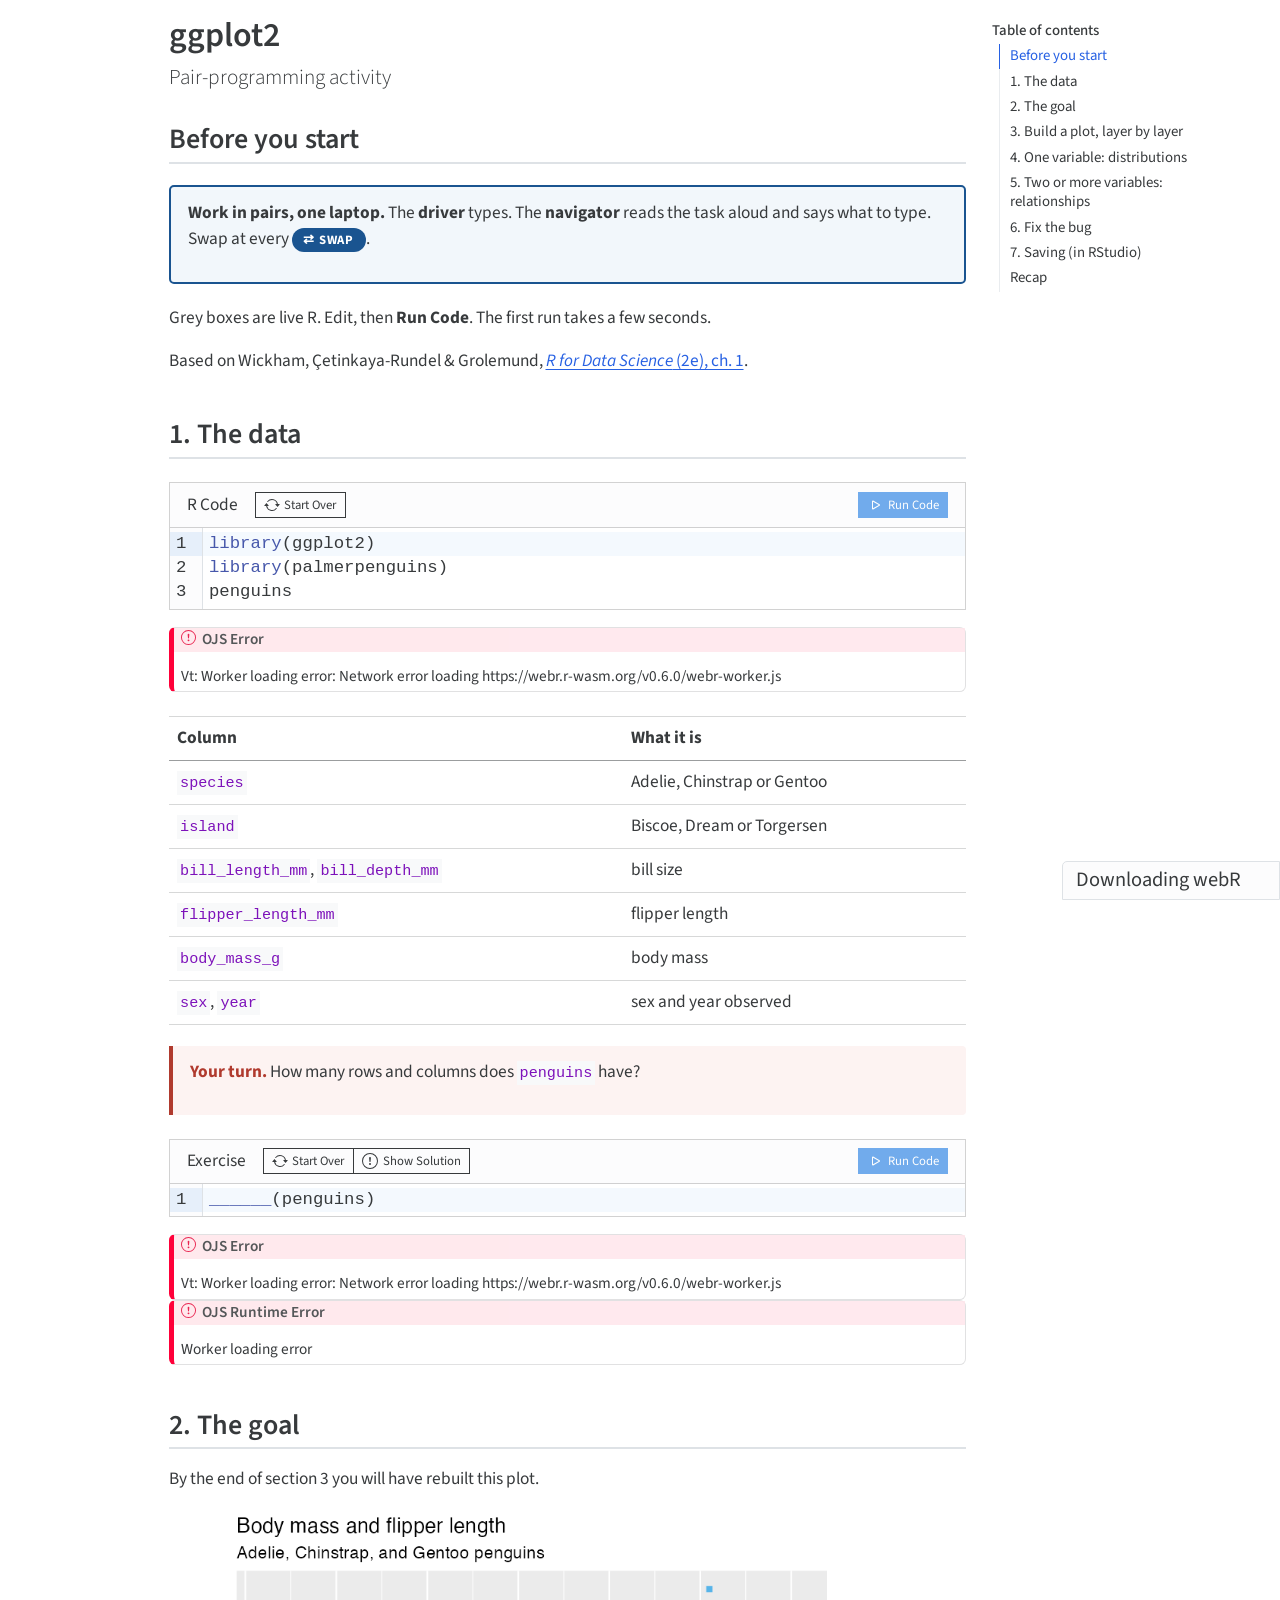
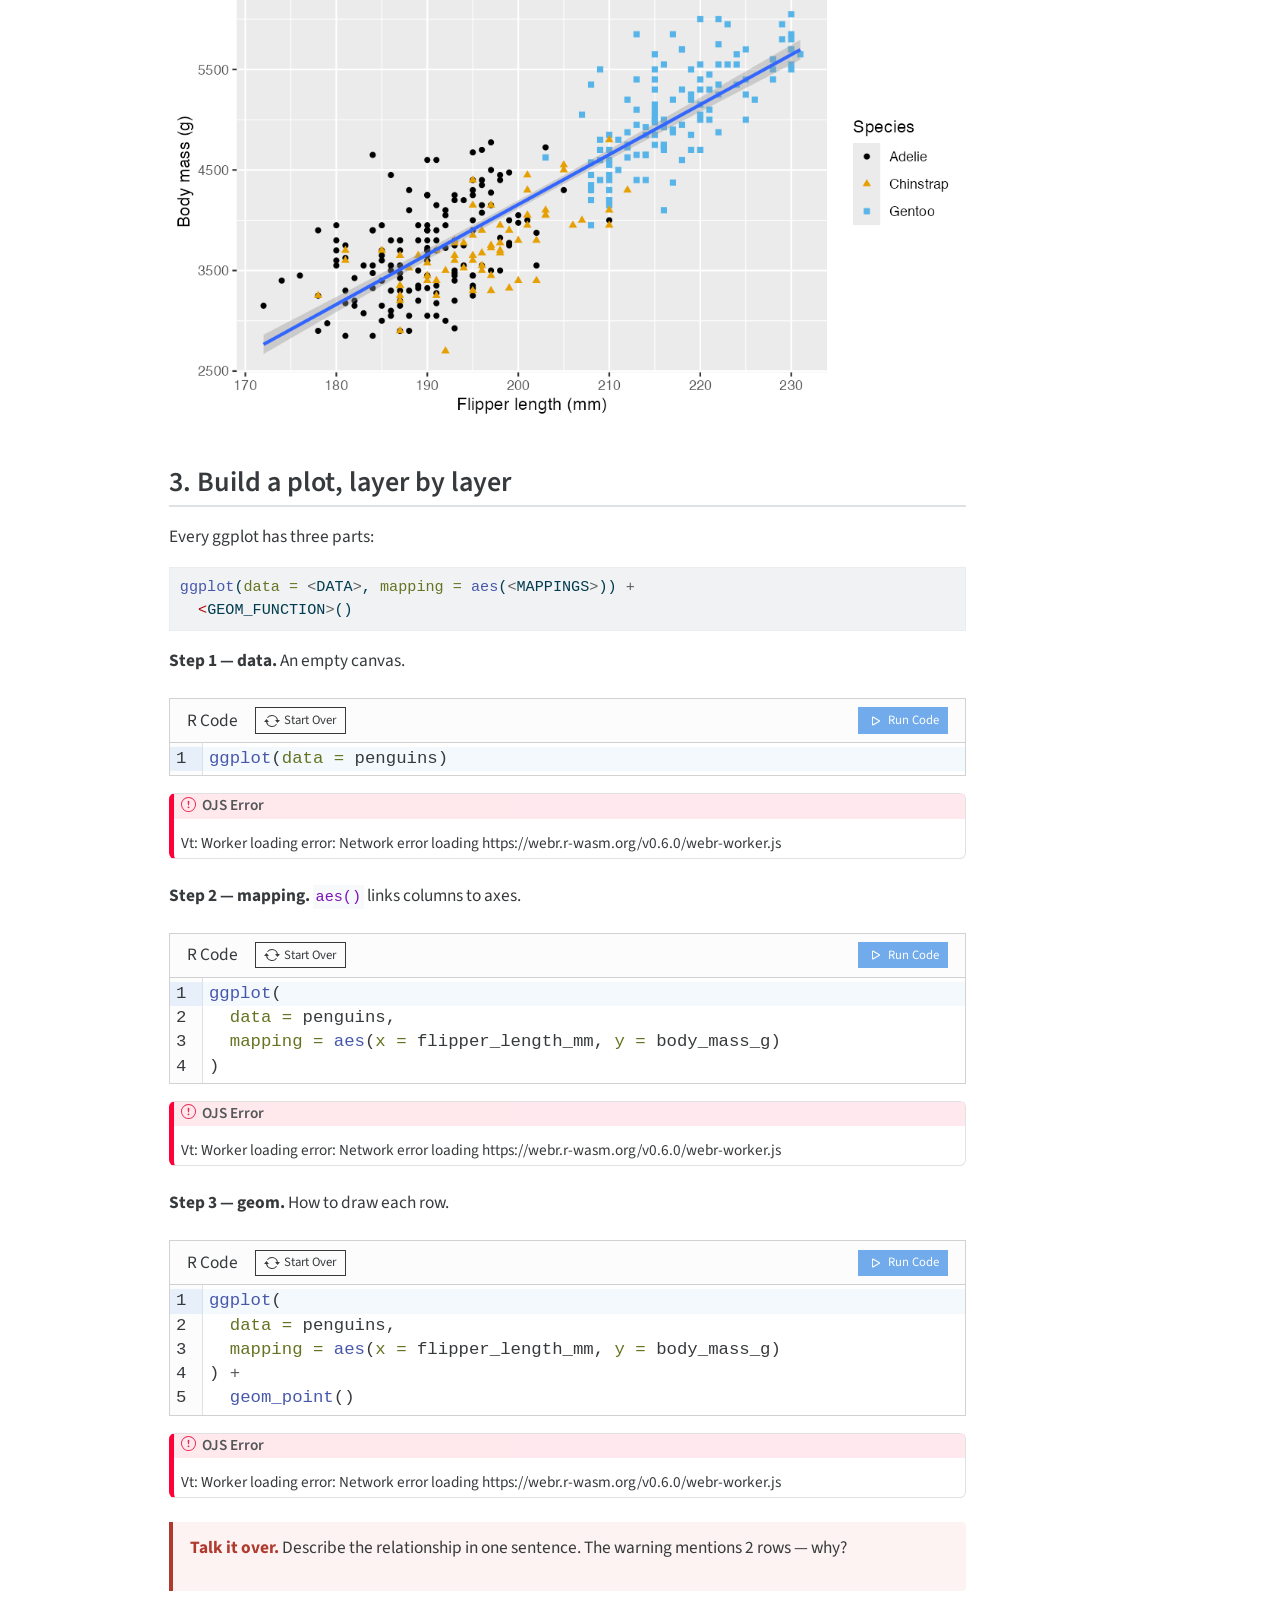
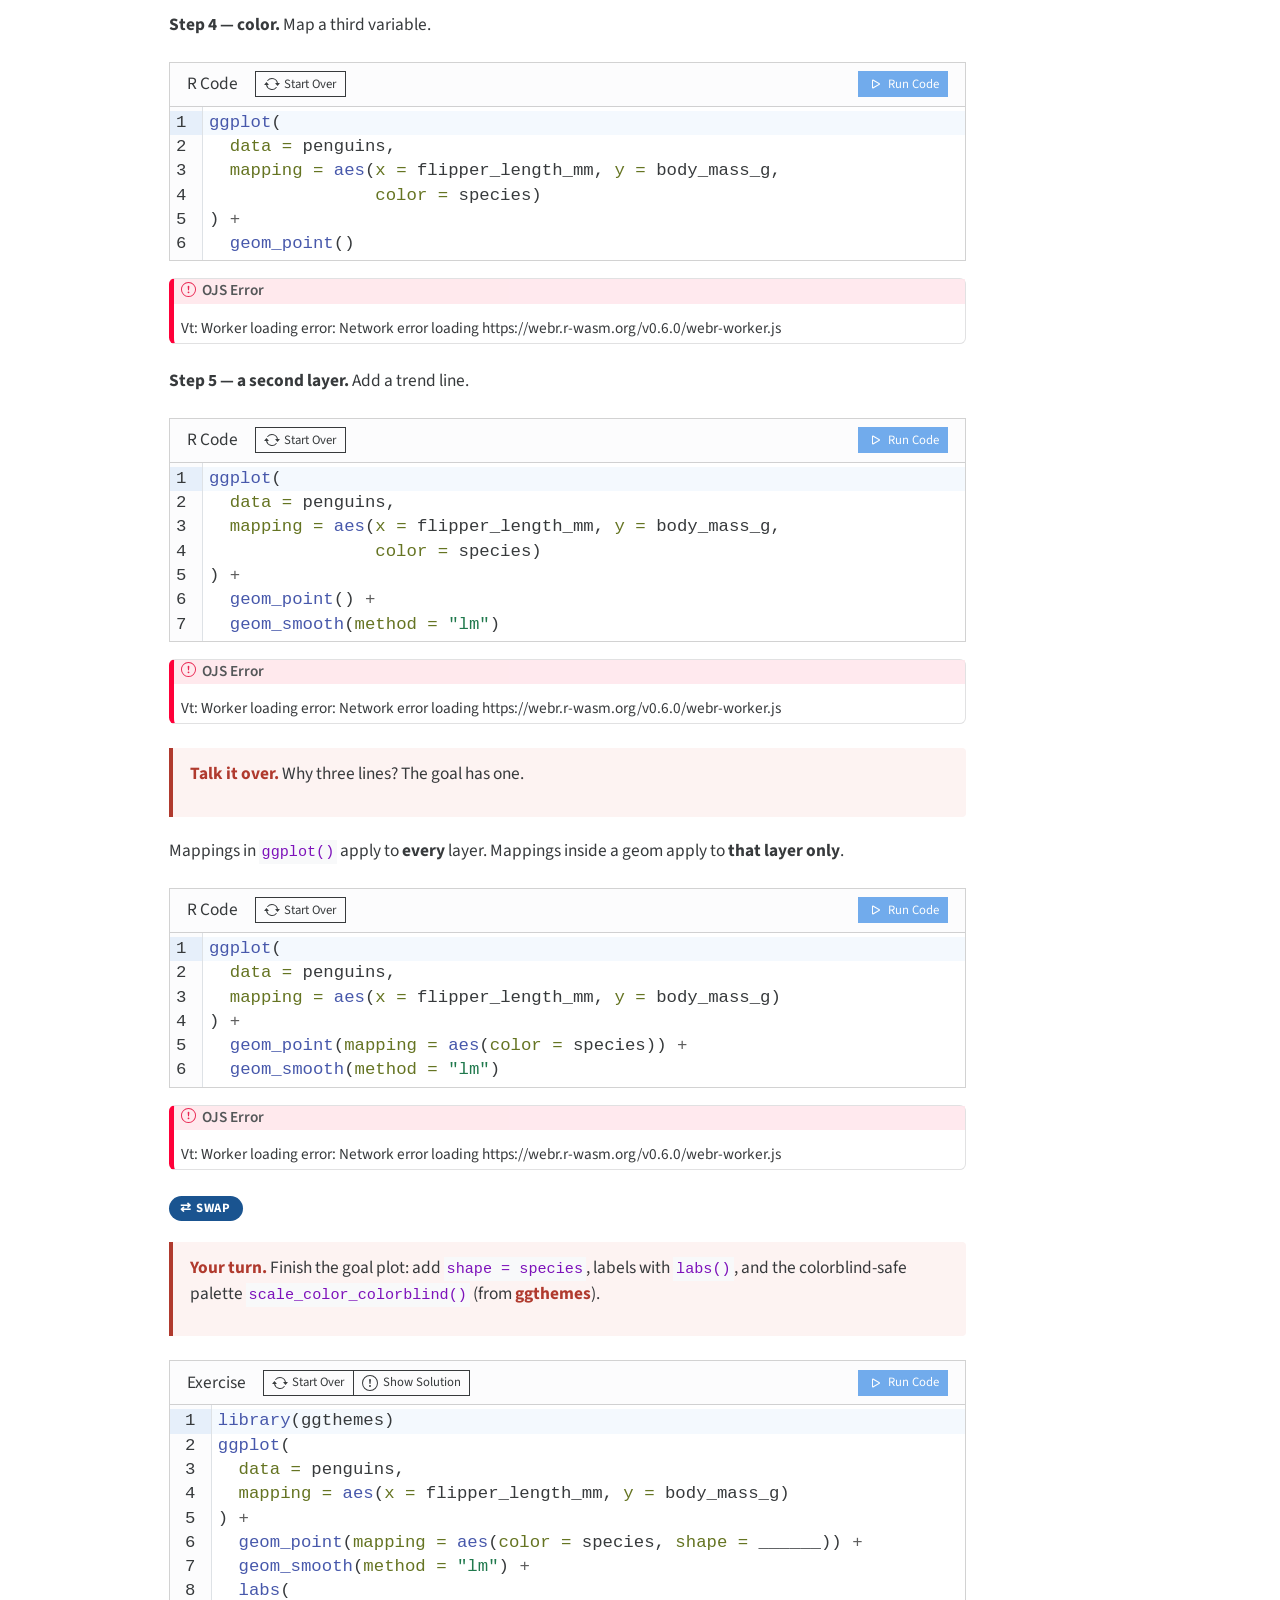
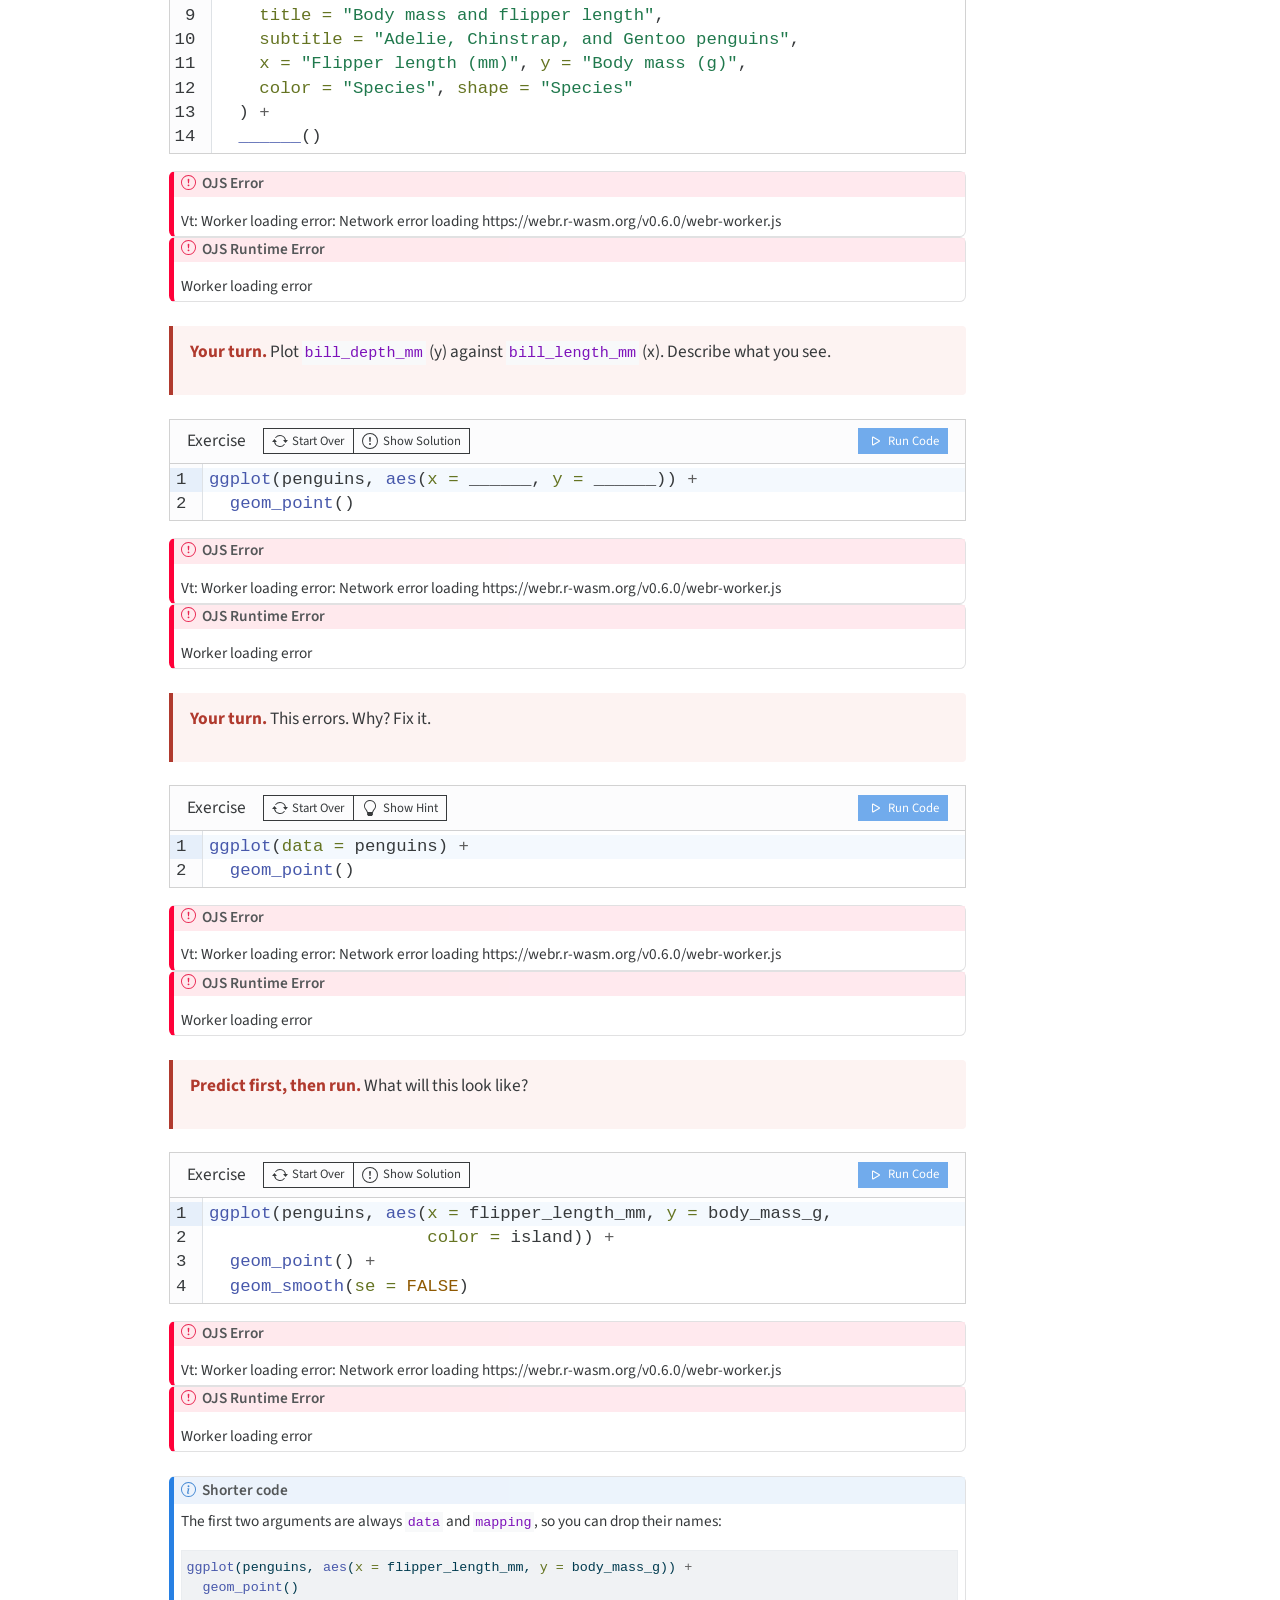
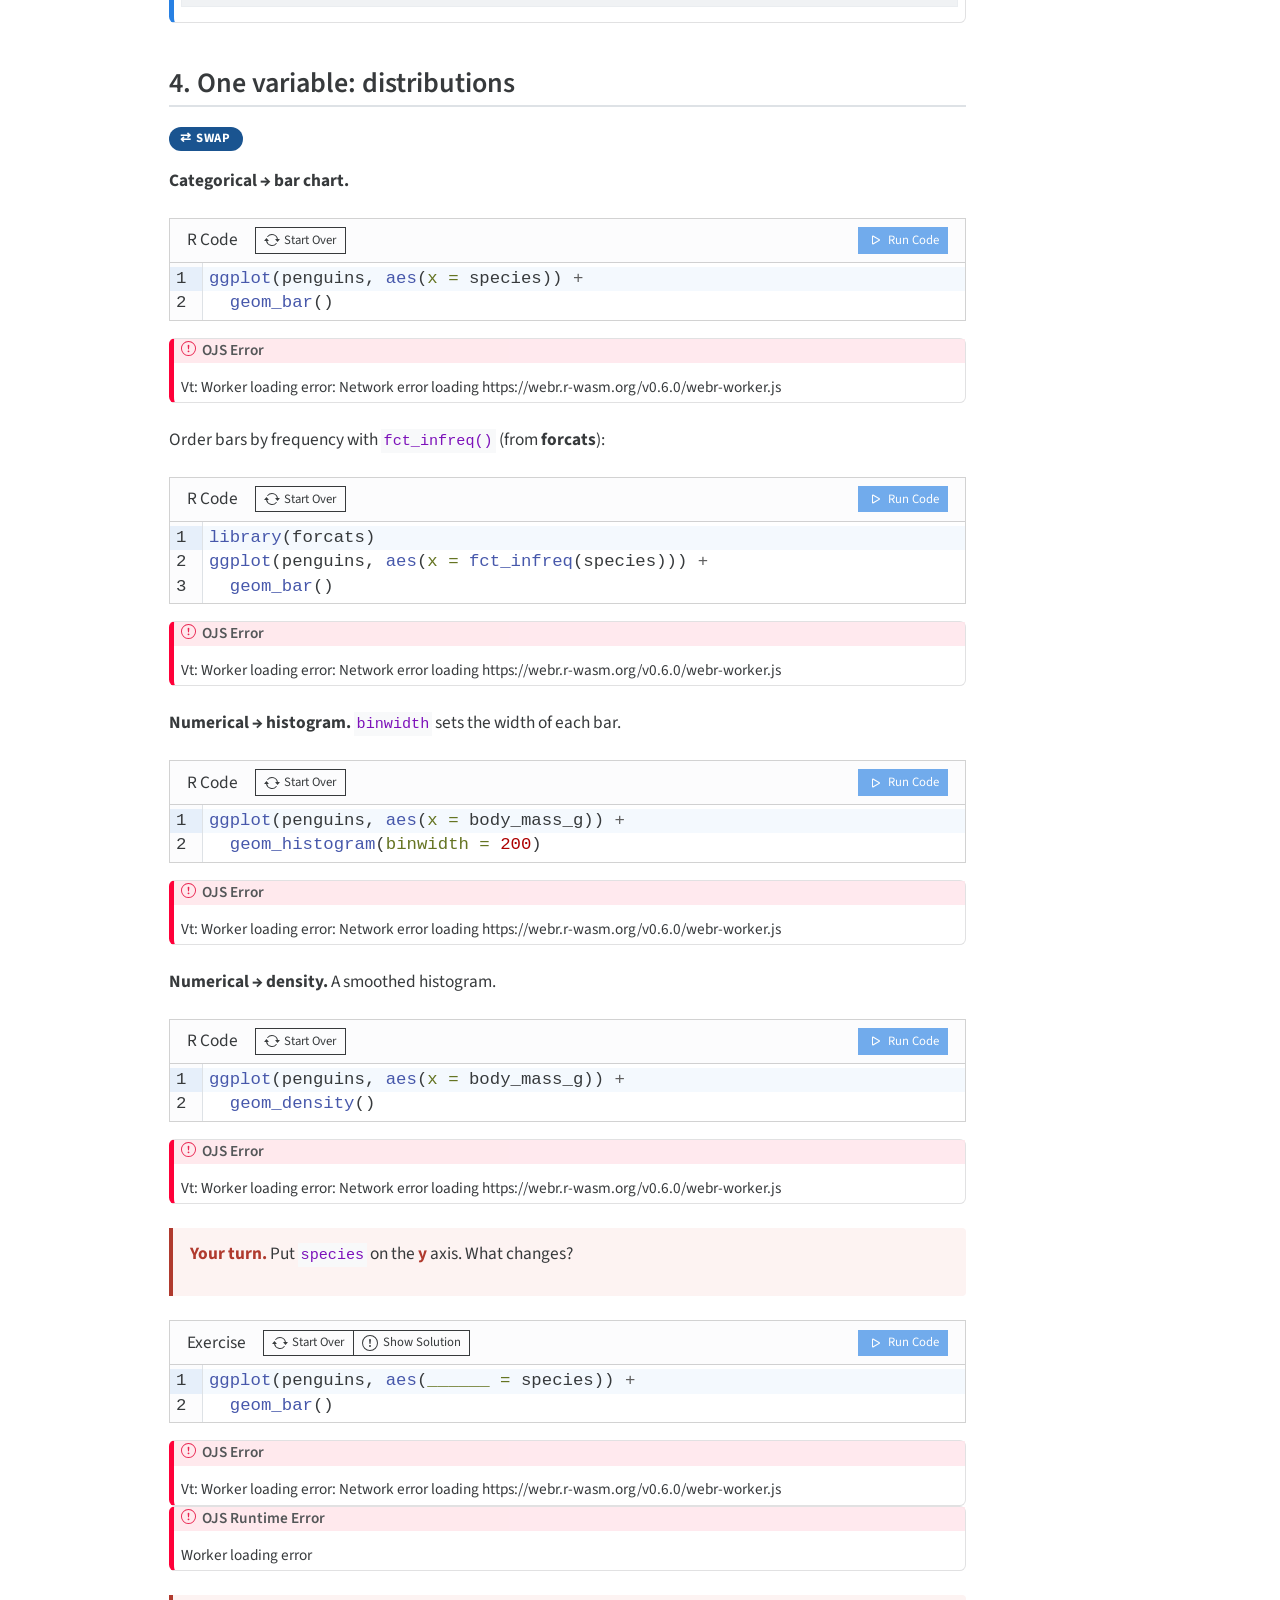
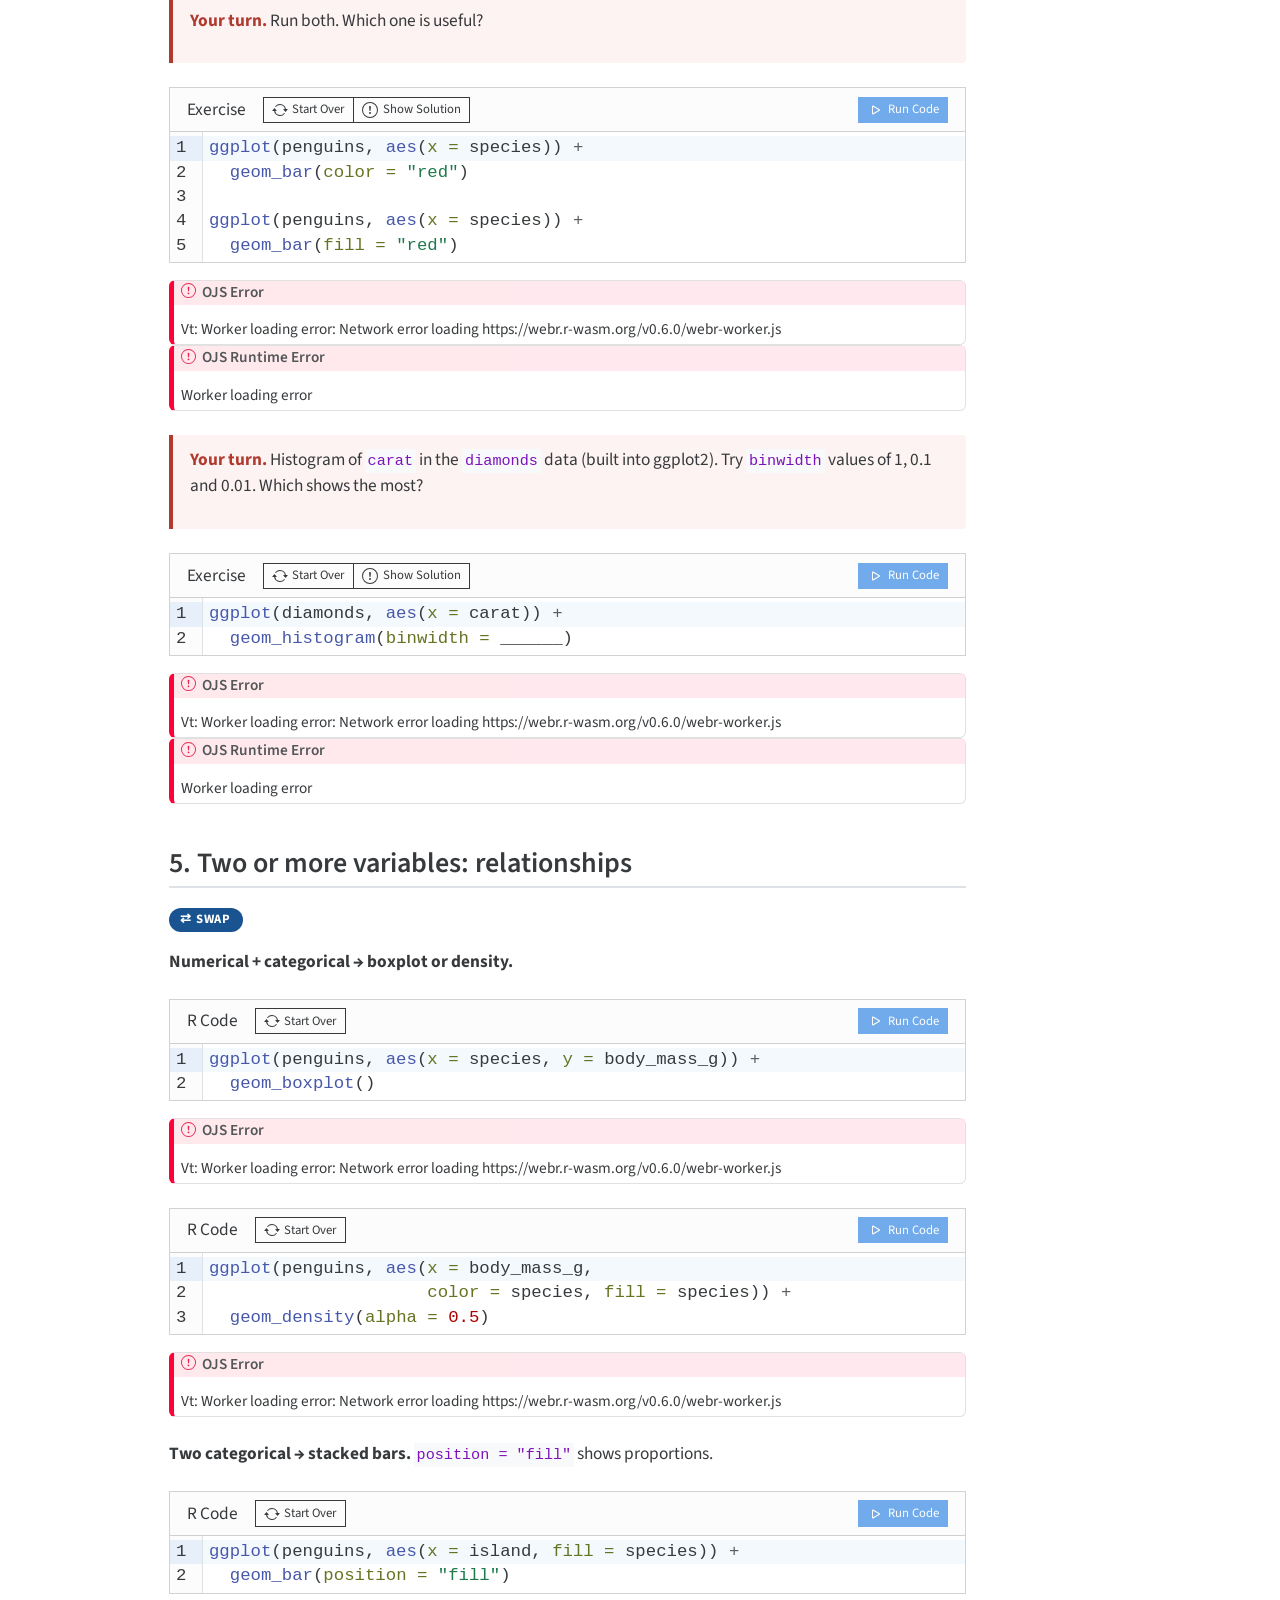
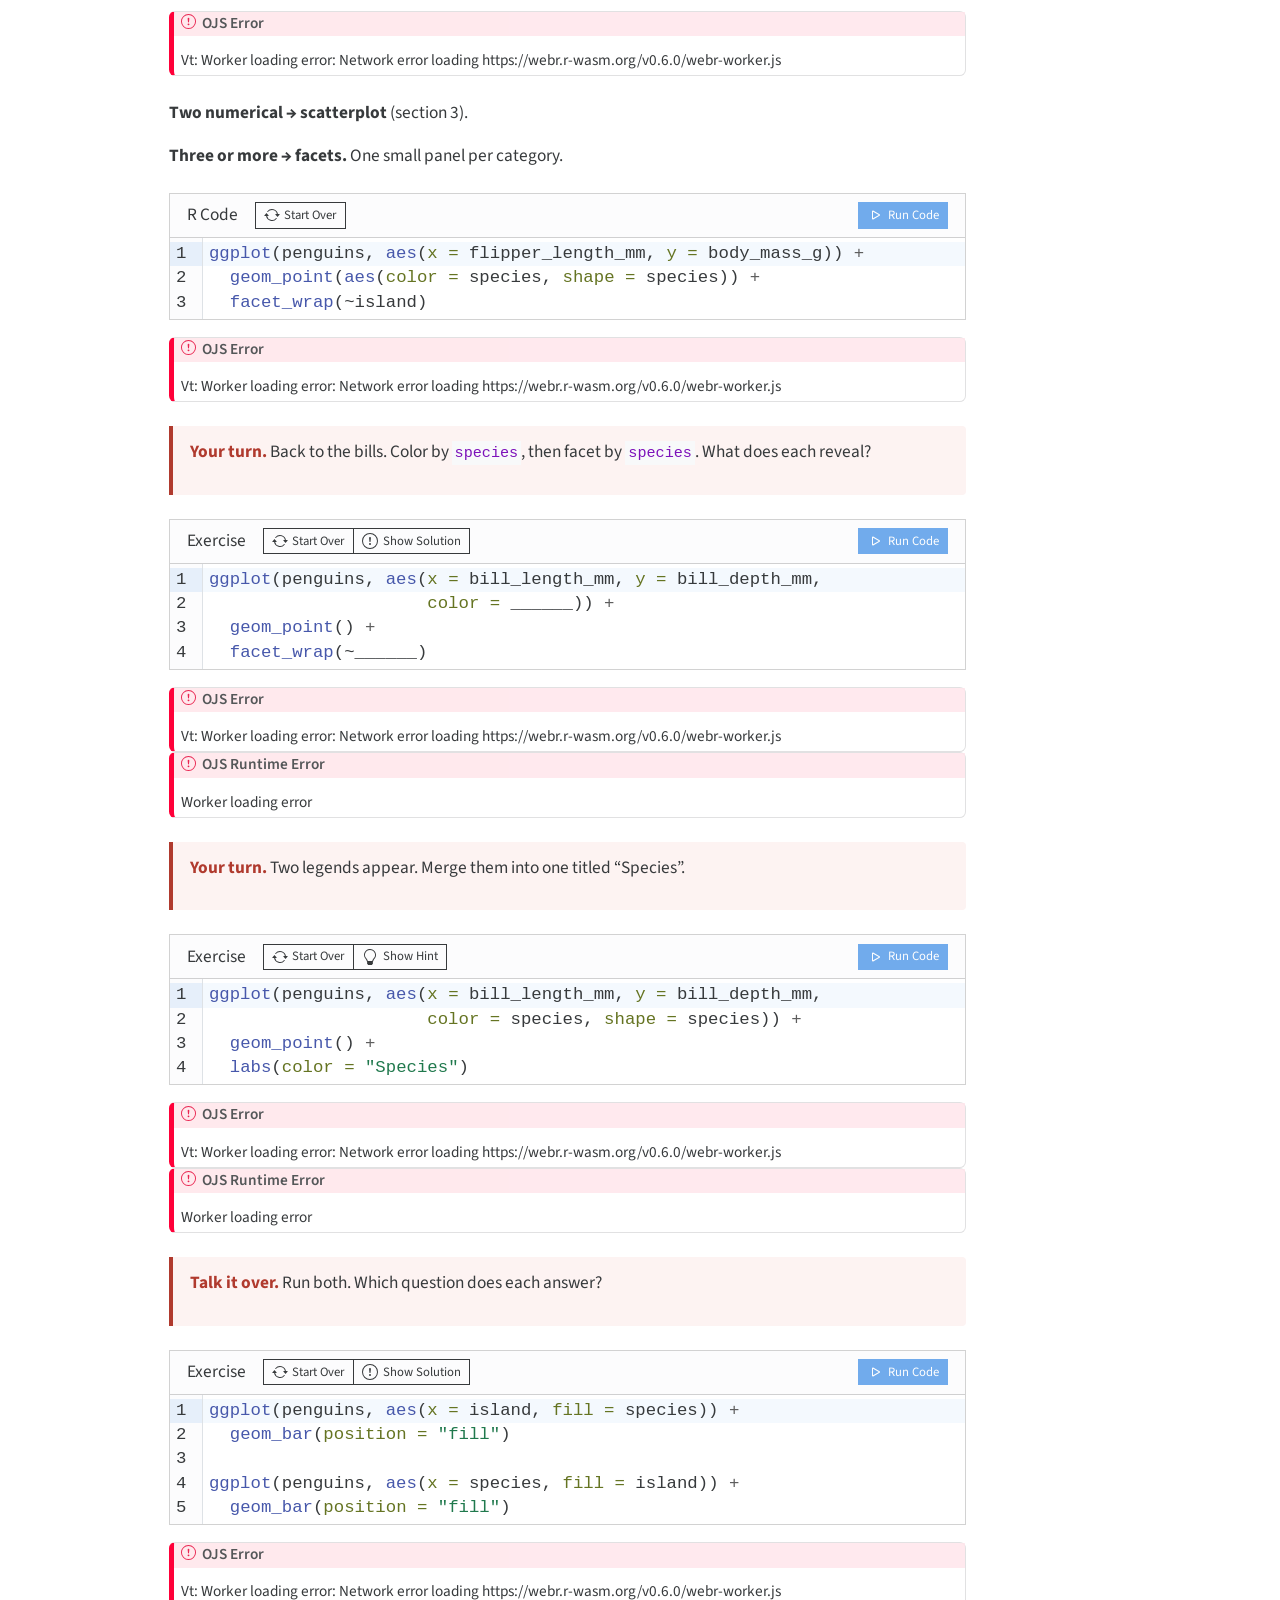
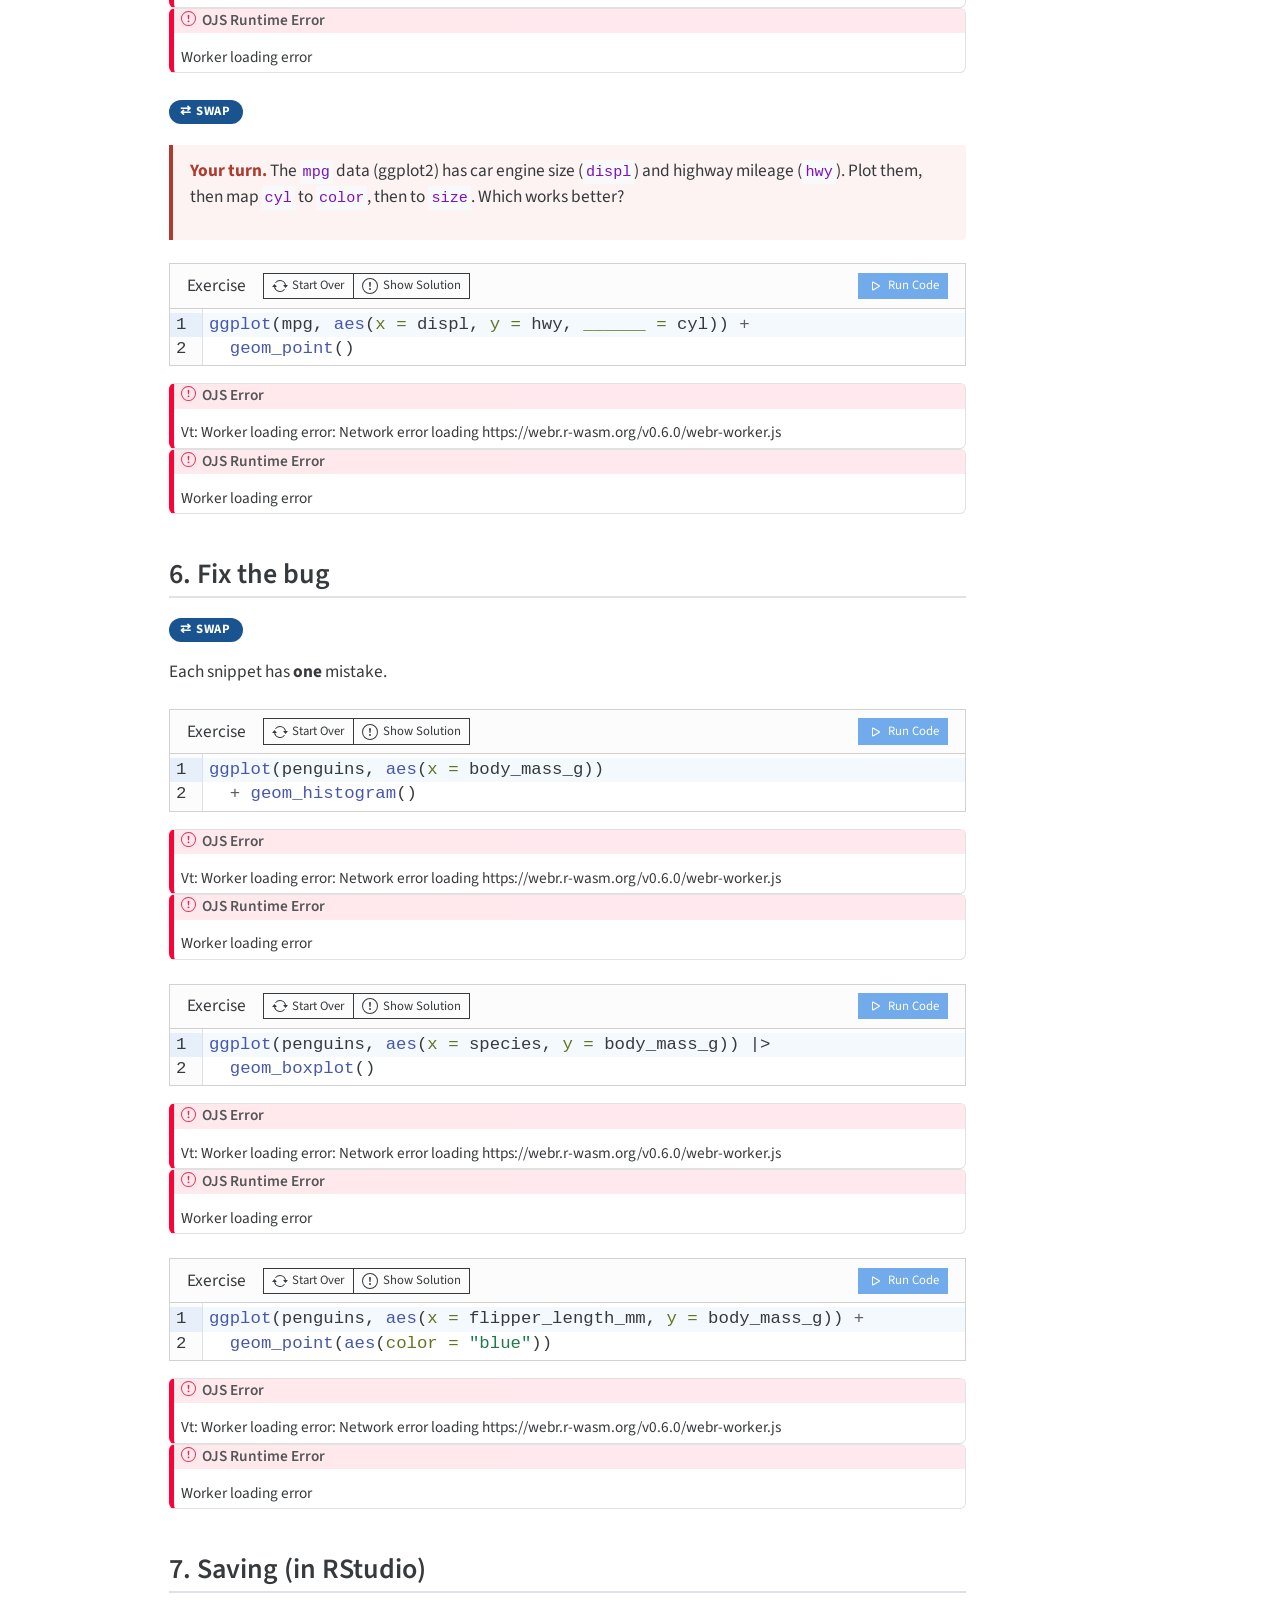
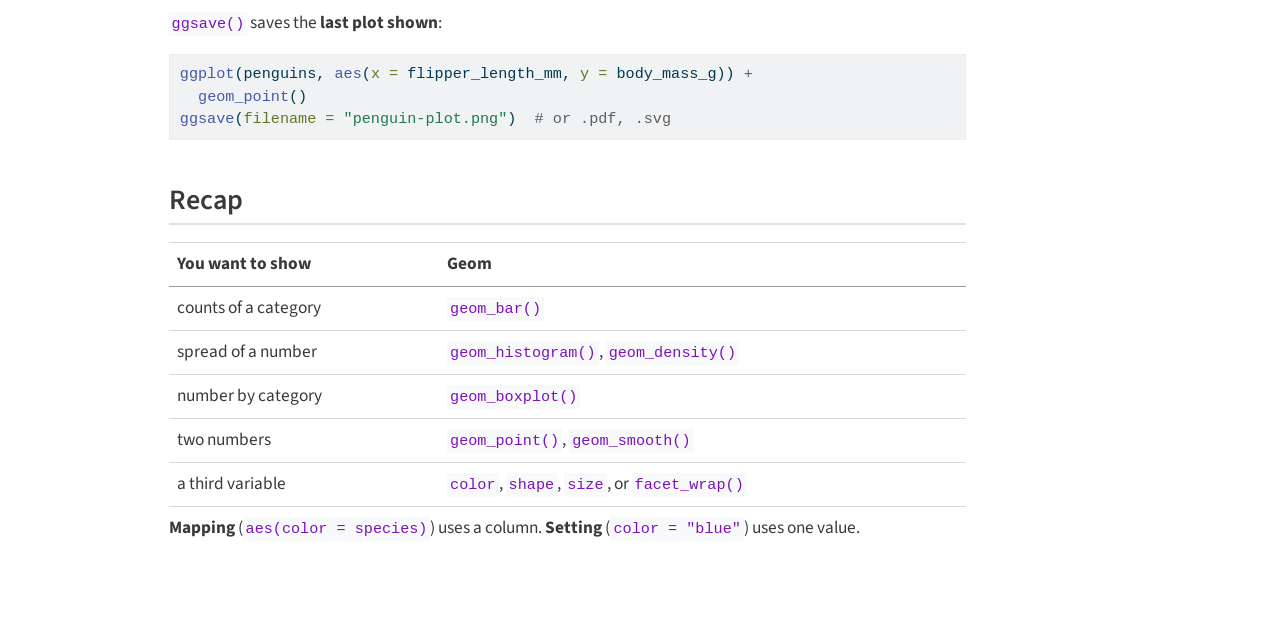
==== commit f0b15e95: "Retitle Week 10 tutorial: ggplot2, Pair-programming activity" ====
--- a/docs/ggplot/index.html
+++ b/docs/ggplot/index.html
@@ -7,7 +7,7 @@
 <meta name="viewport" content="width=device-width, initial-scale=1.0, user-scalable=yes">
 
 
-<title>How ggplot2 Works</title>
+<title>ggplot2</title>
 <style>
 code{white-space: pre-wrap;}
 span.smallcaps{font-variant: small-caps;}
@@ -101,8 +101,8 @@
 
 <header id="title-block-header" class="quarto-title-block default">
 <div class="quarto-title">
-<h1 class="title">How ggplot2 Works</h1>
-<p class="subtitle lead">A pair activity — everything runs in this page, nothing to install</p>
+<h1 class="title">ggplot2</h1>
+<p class="subtitle lead">Pair-programming activity</p>
 </div>
 
 
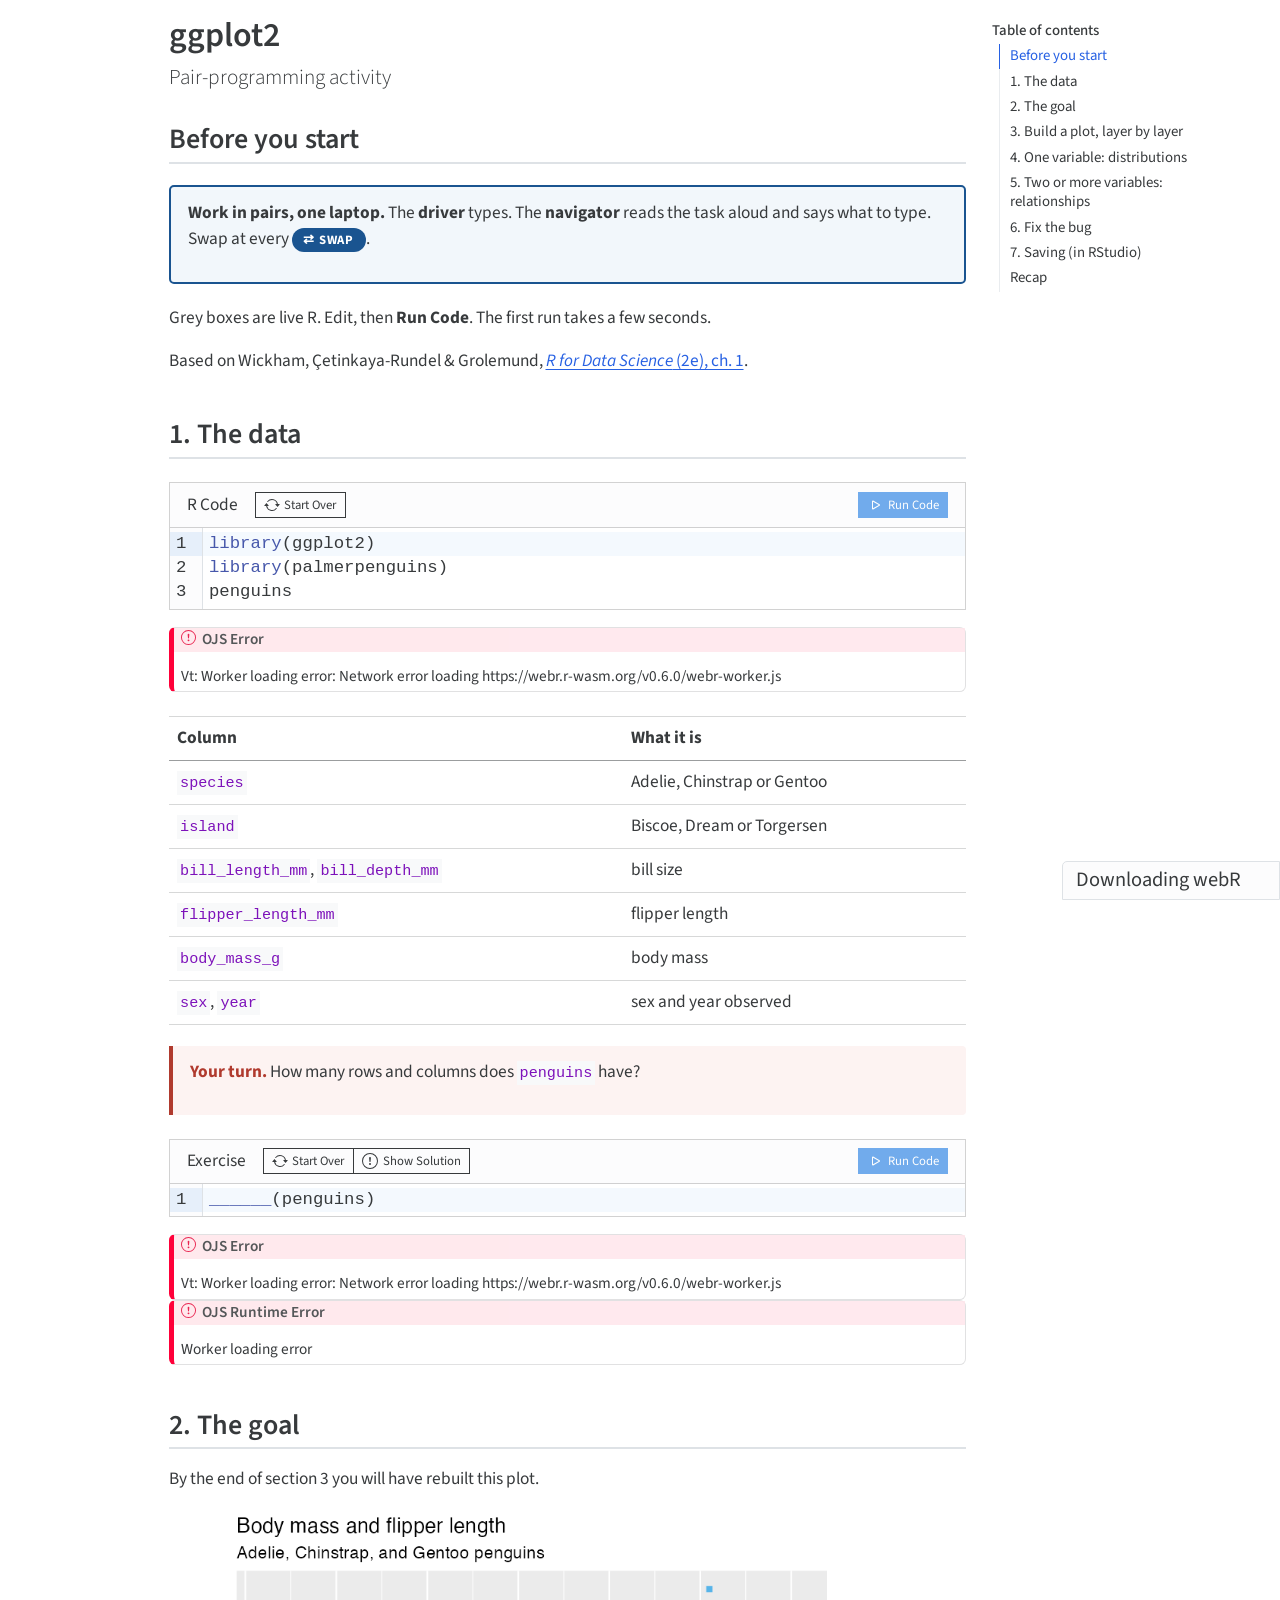
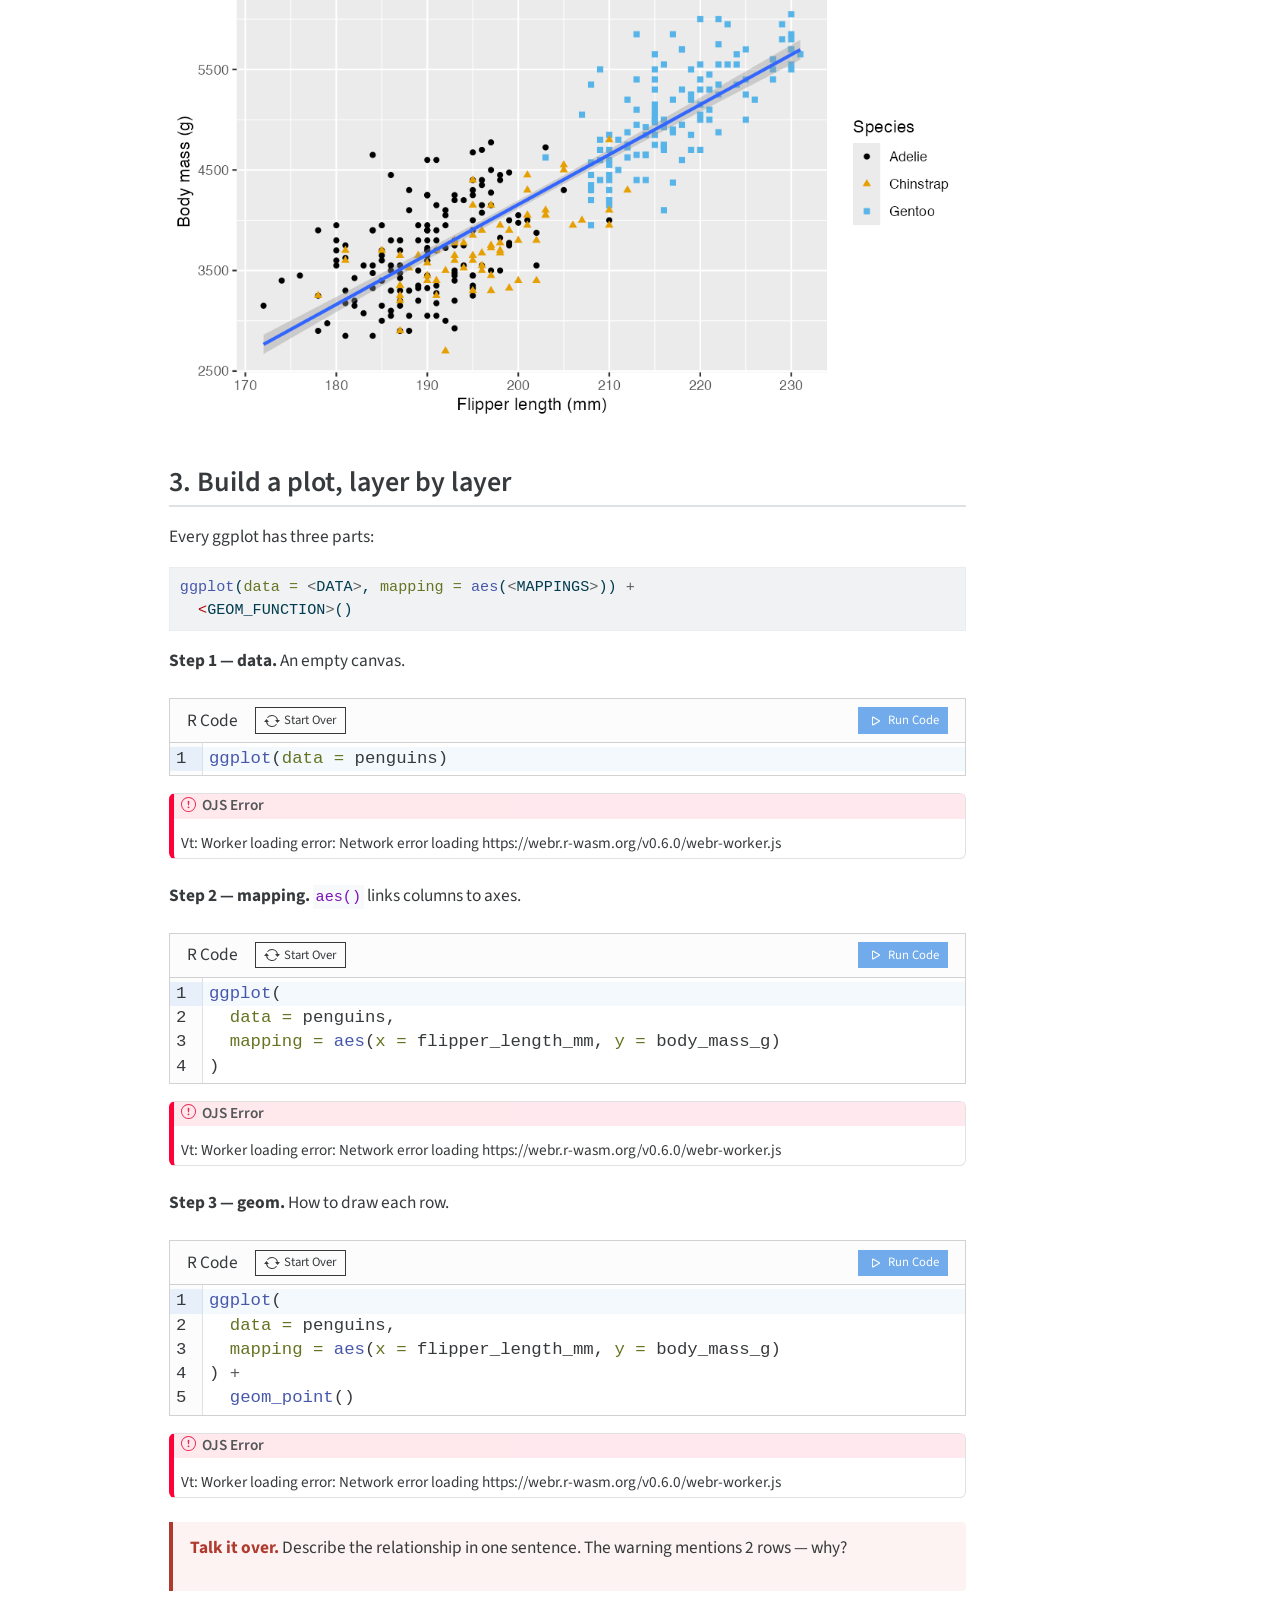
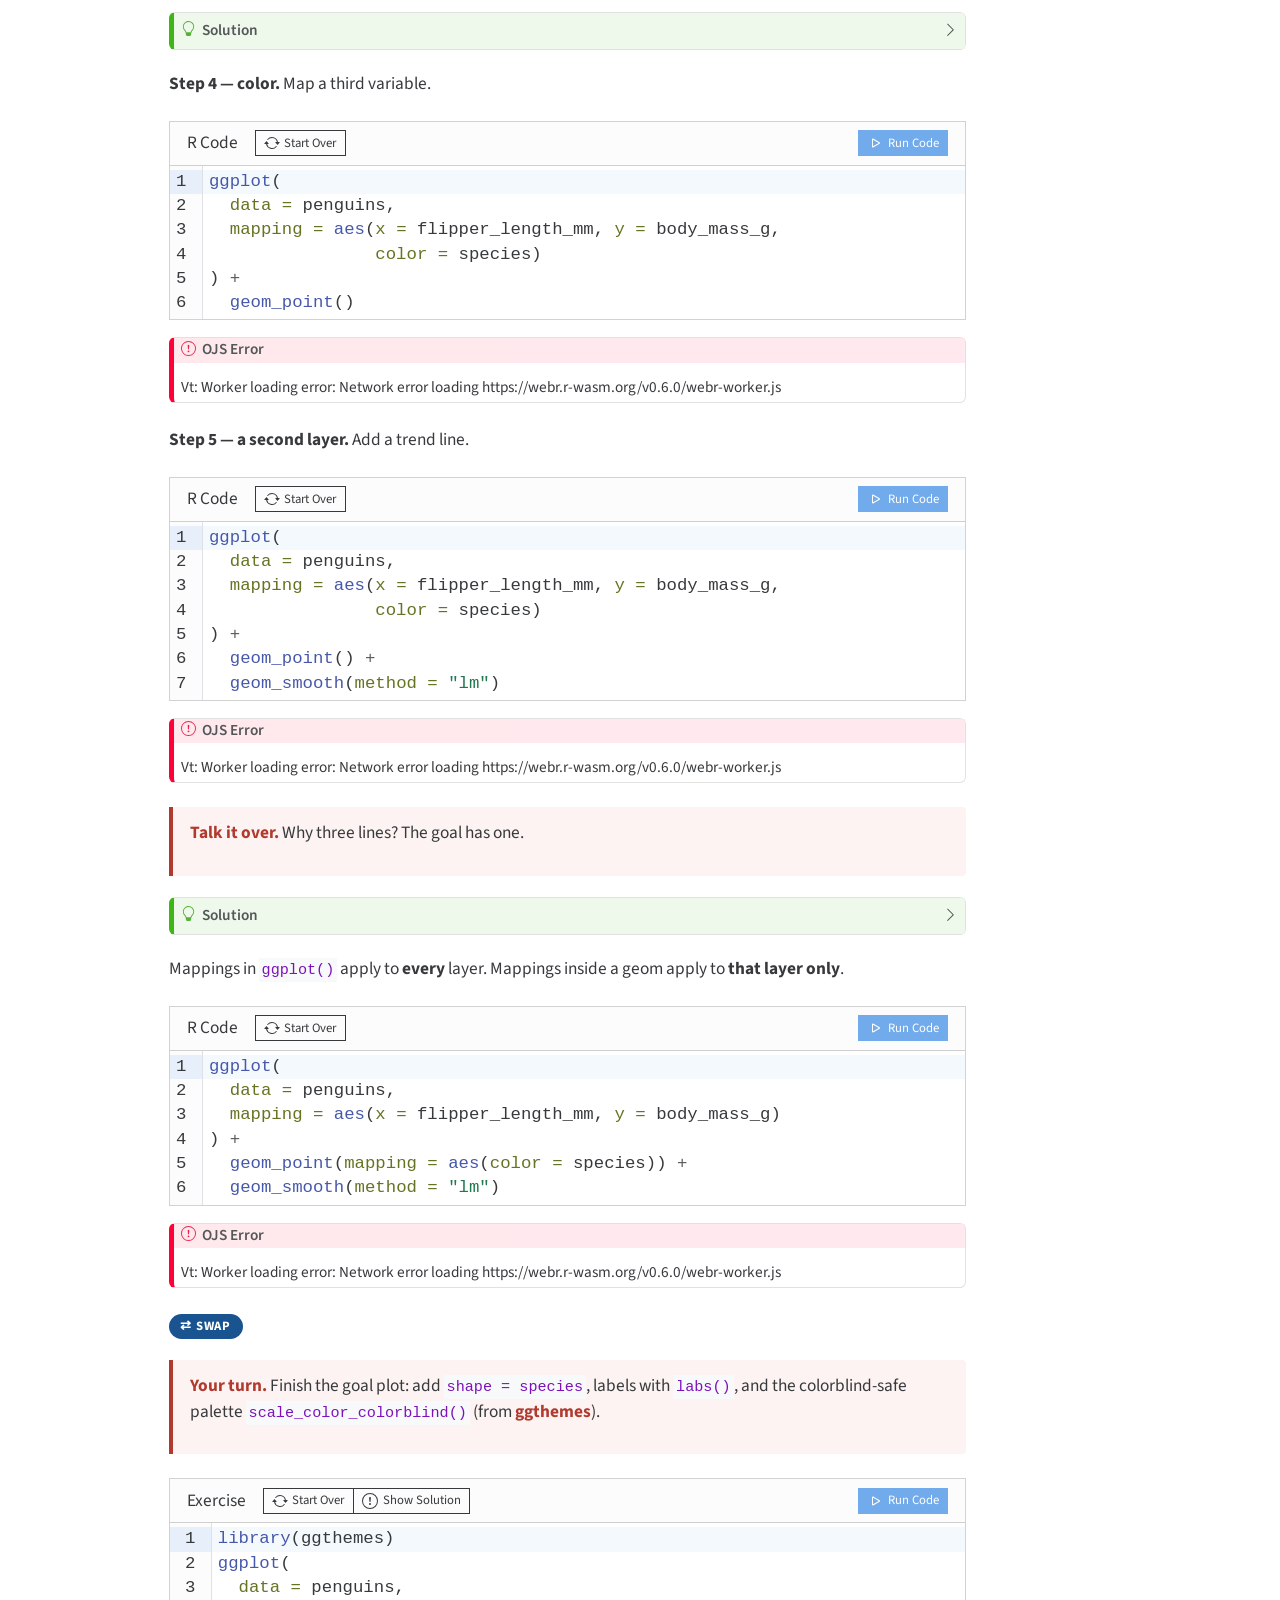
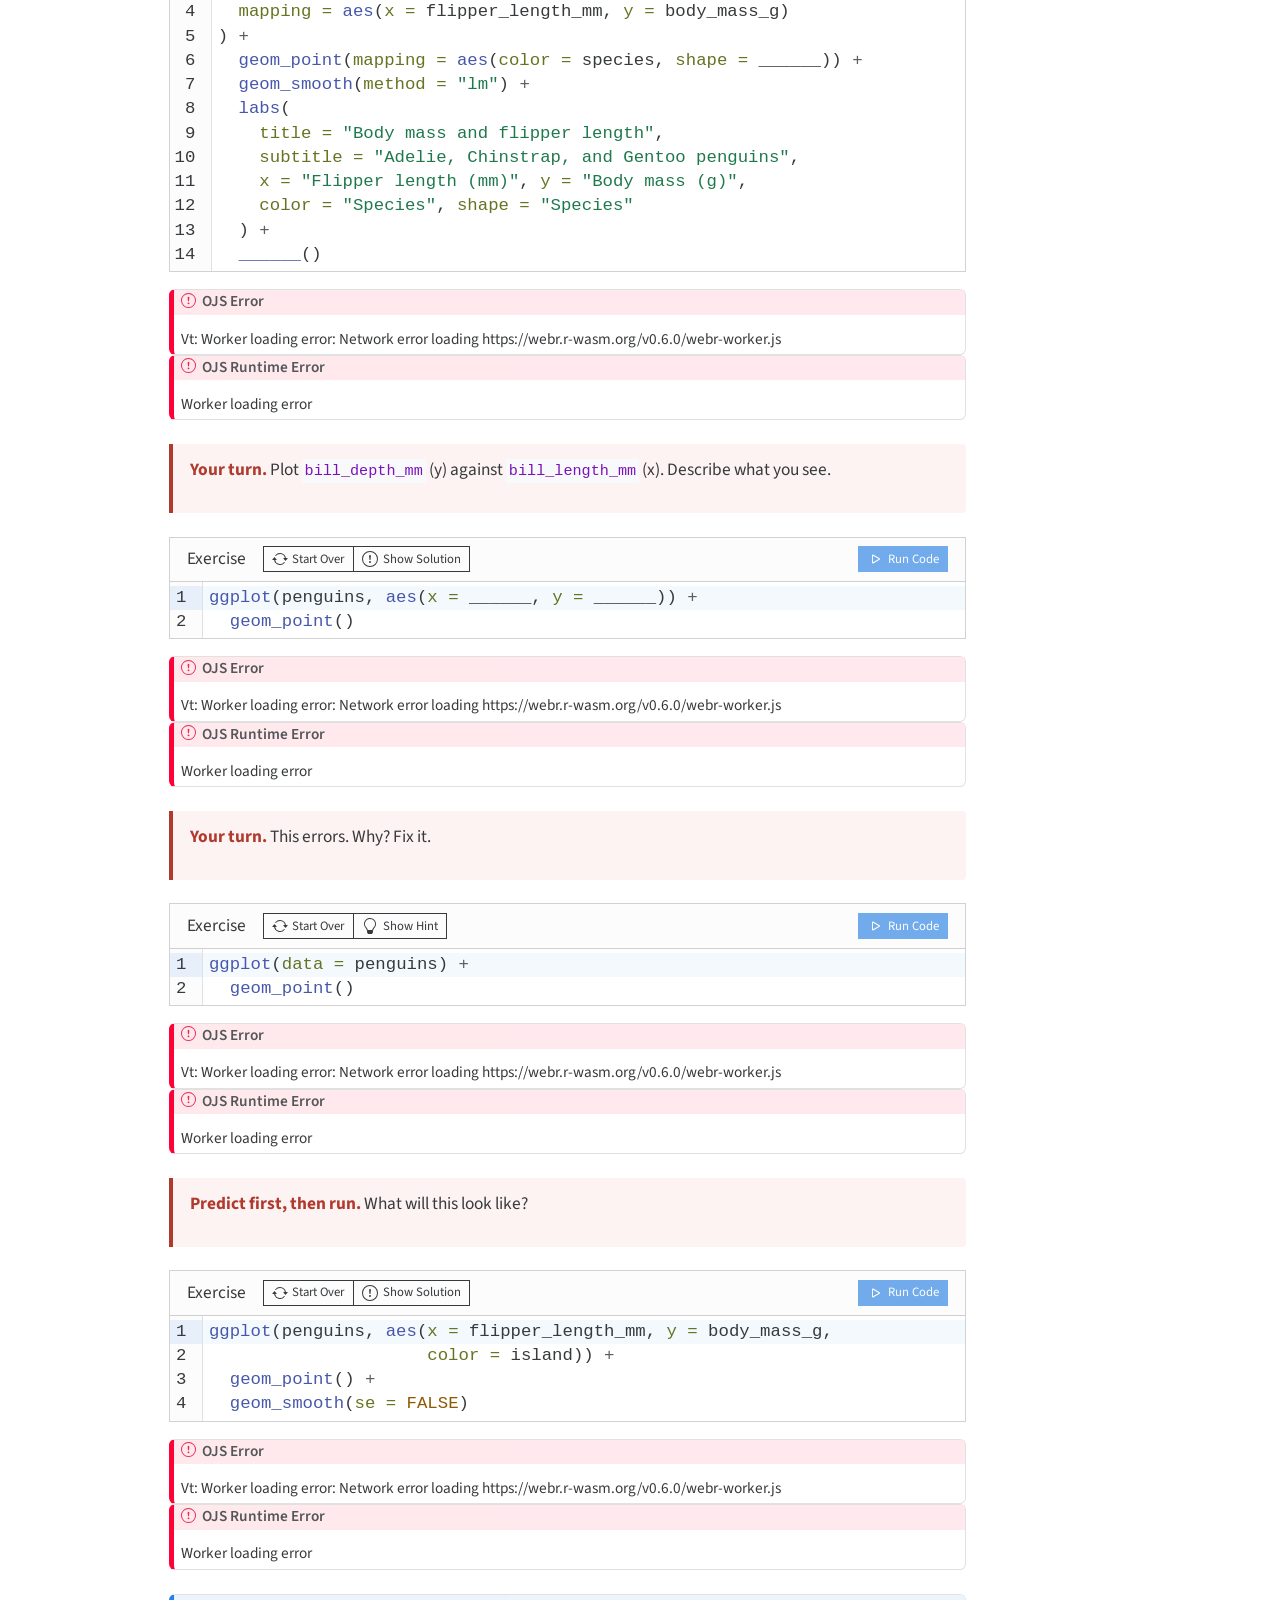
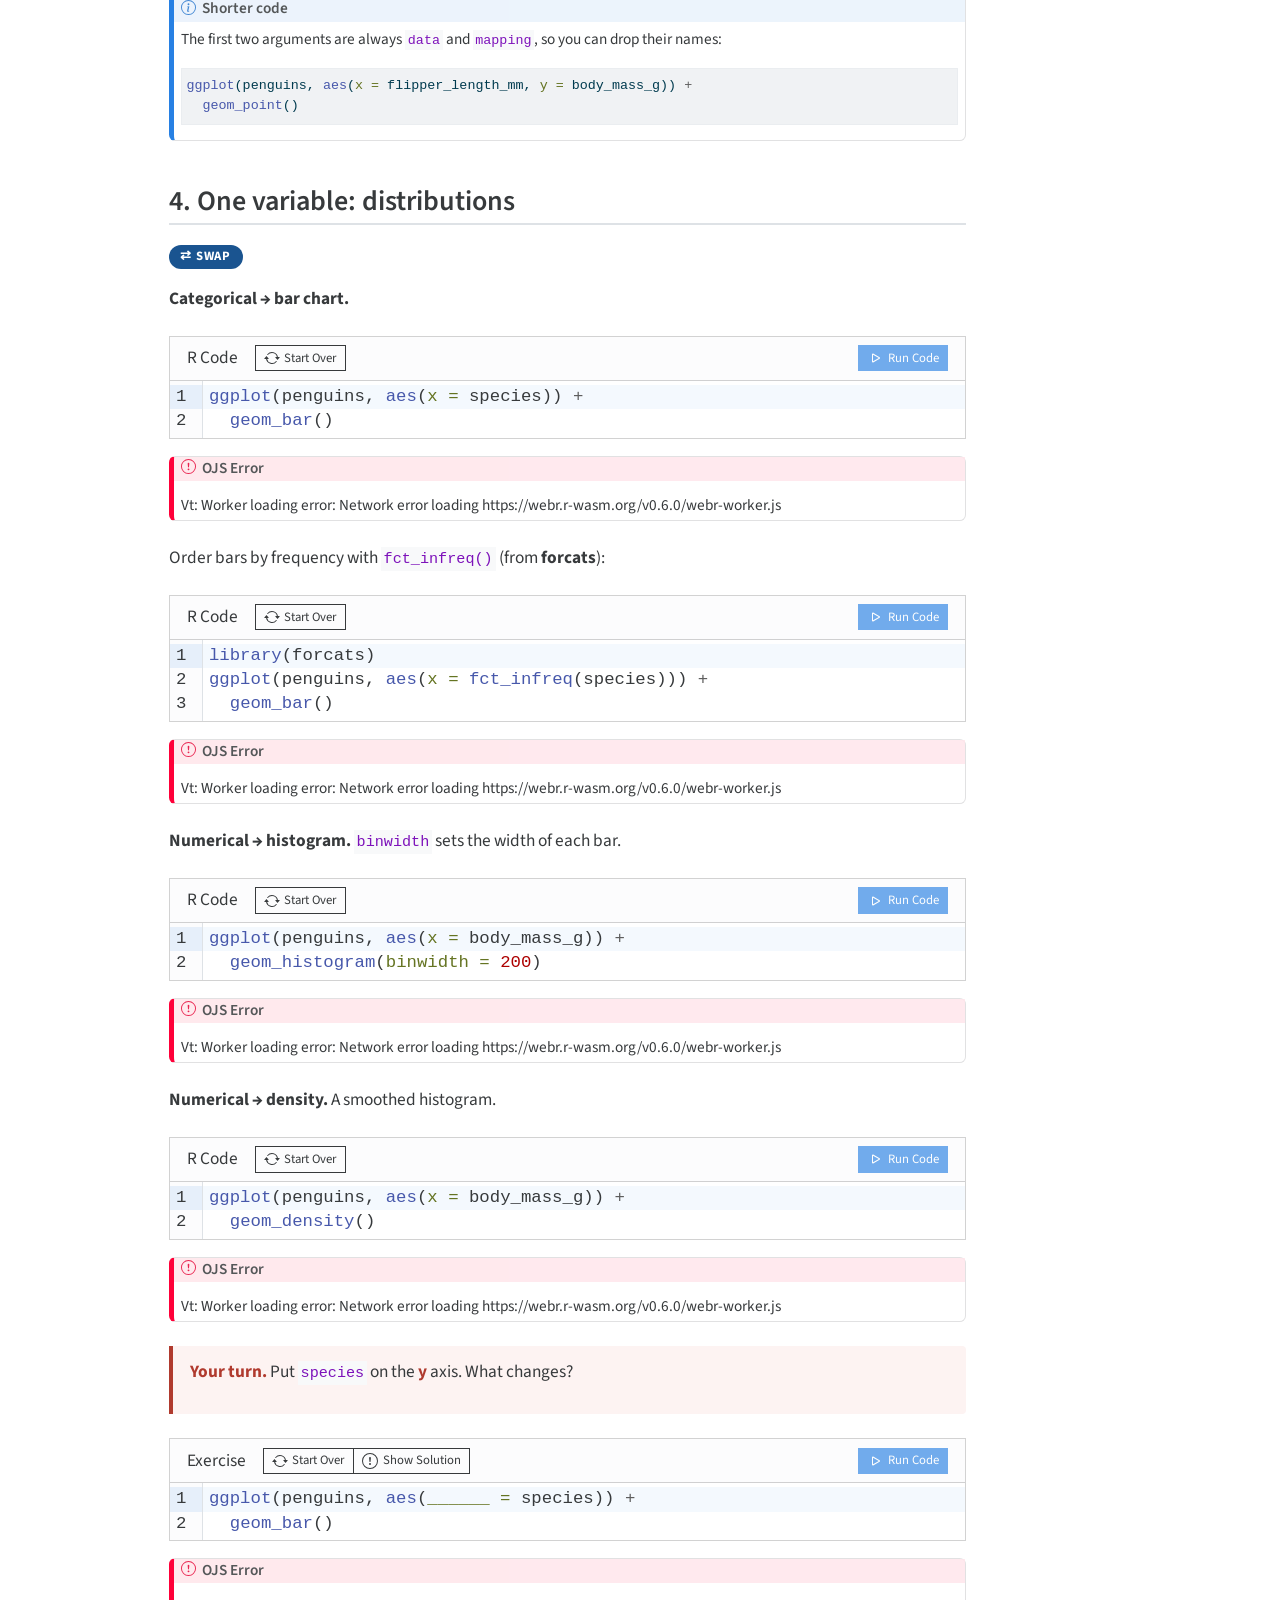
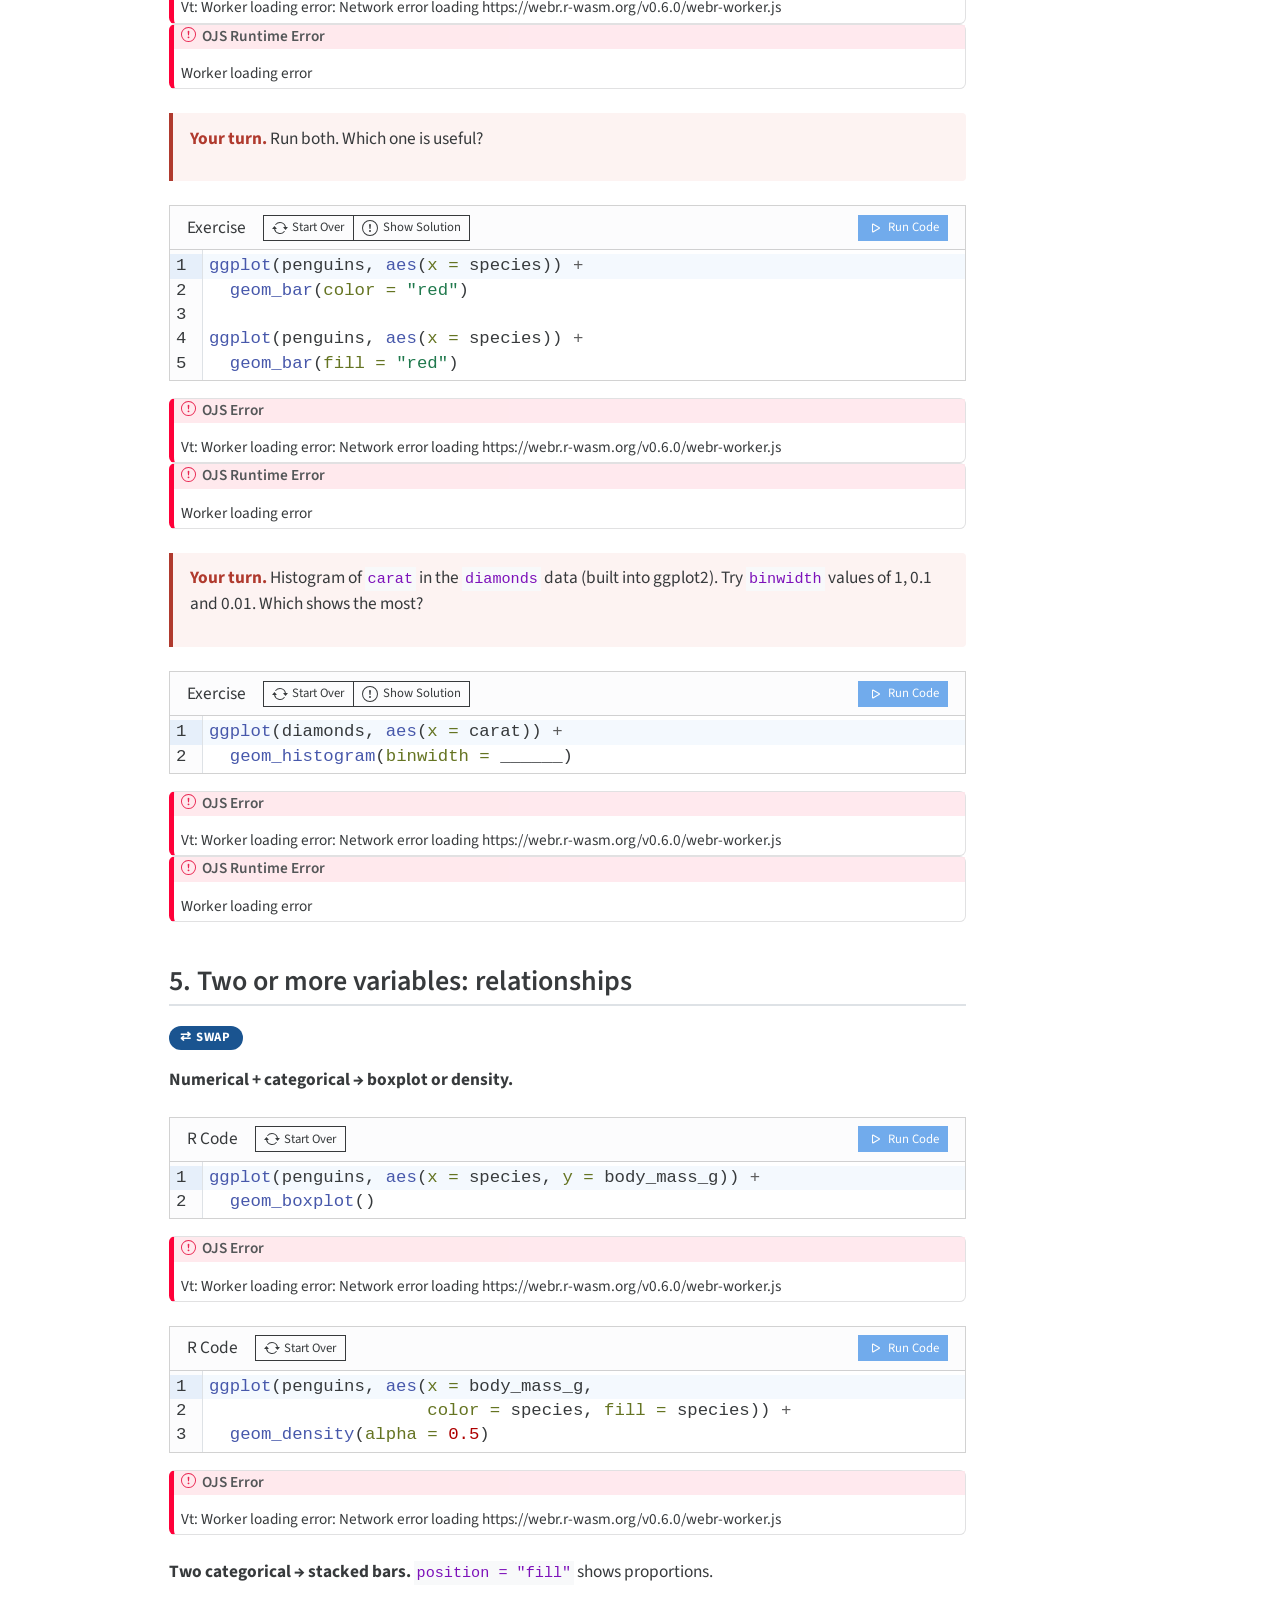
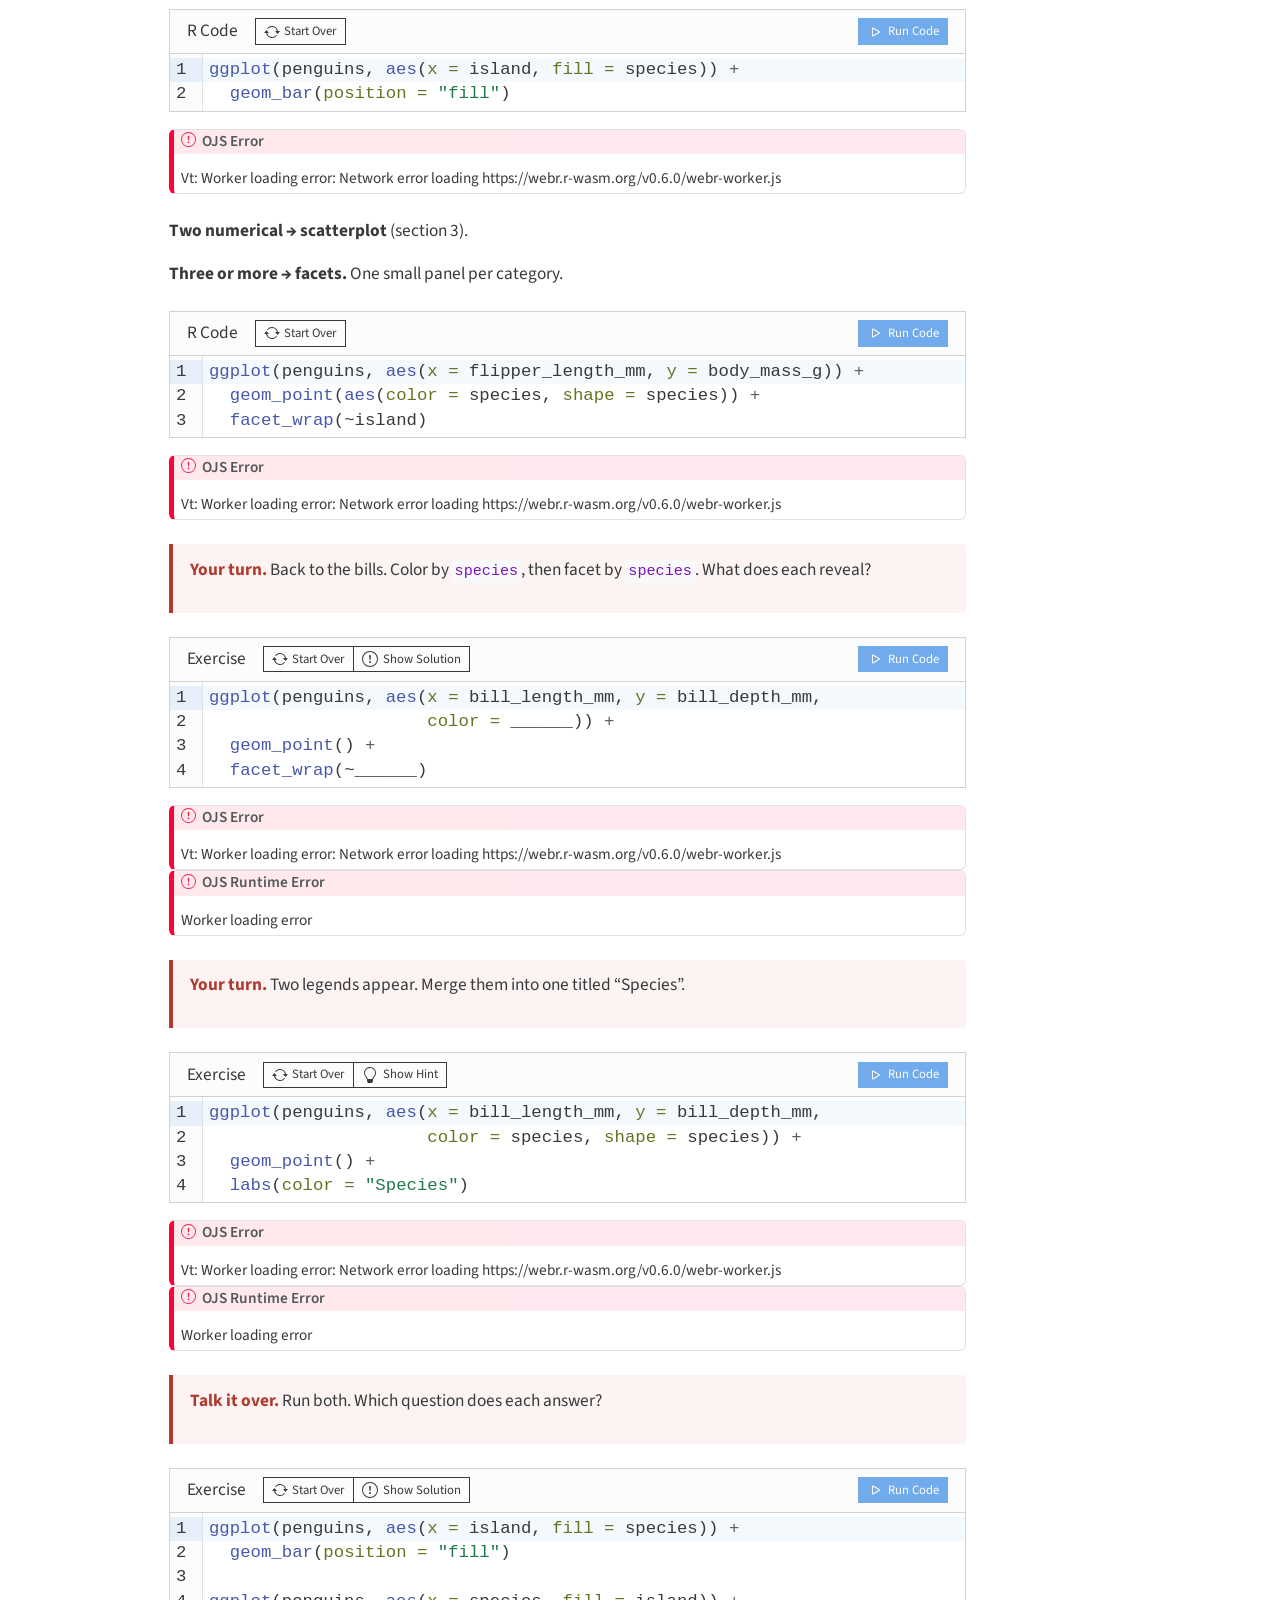
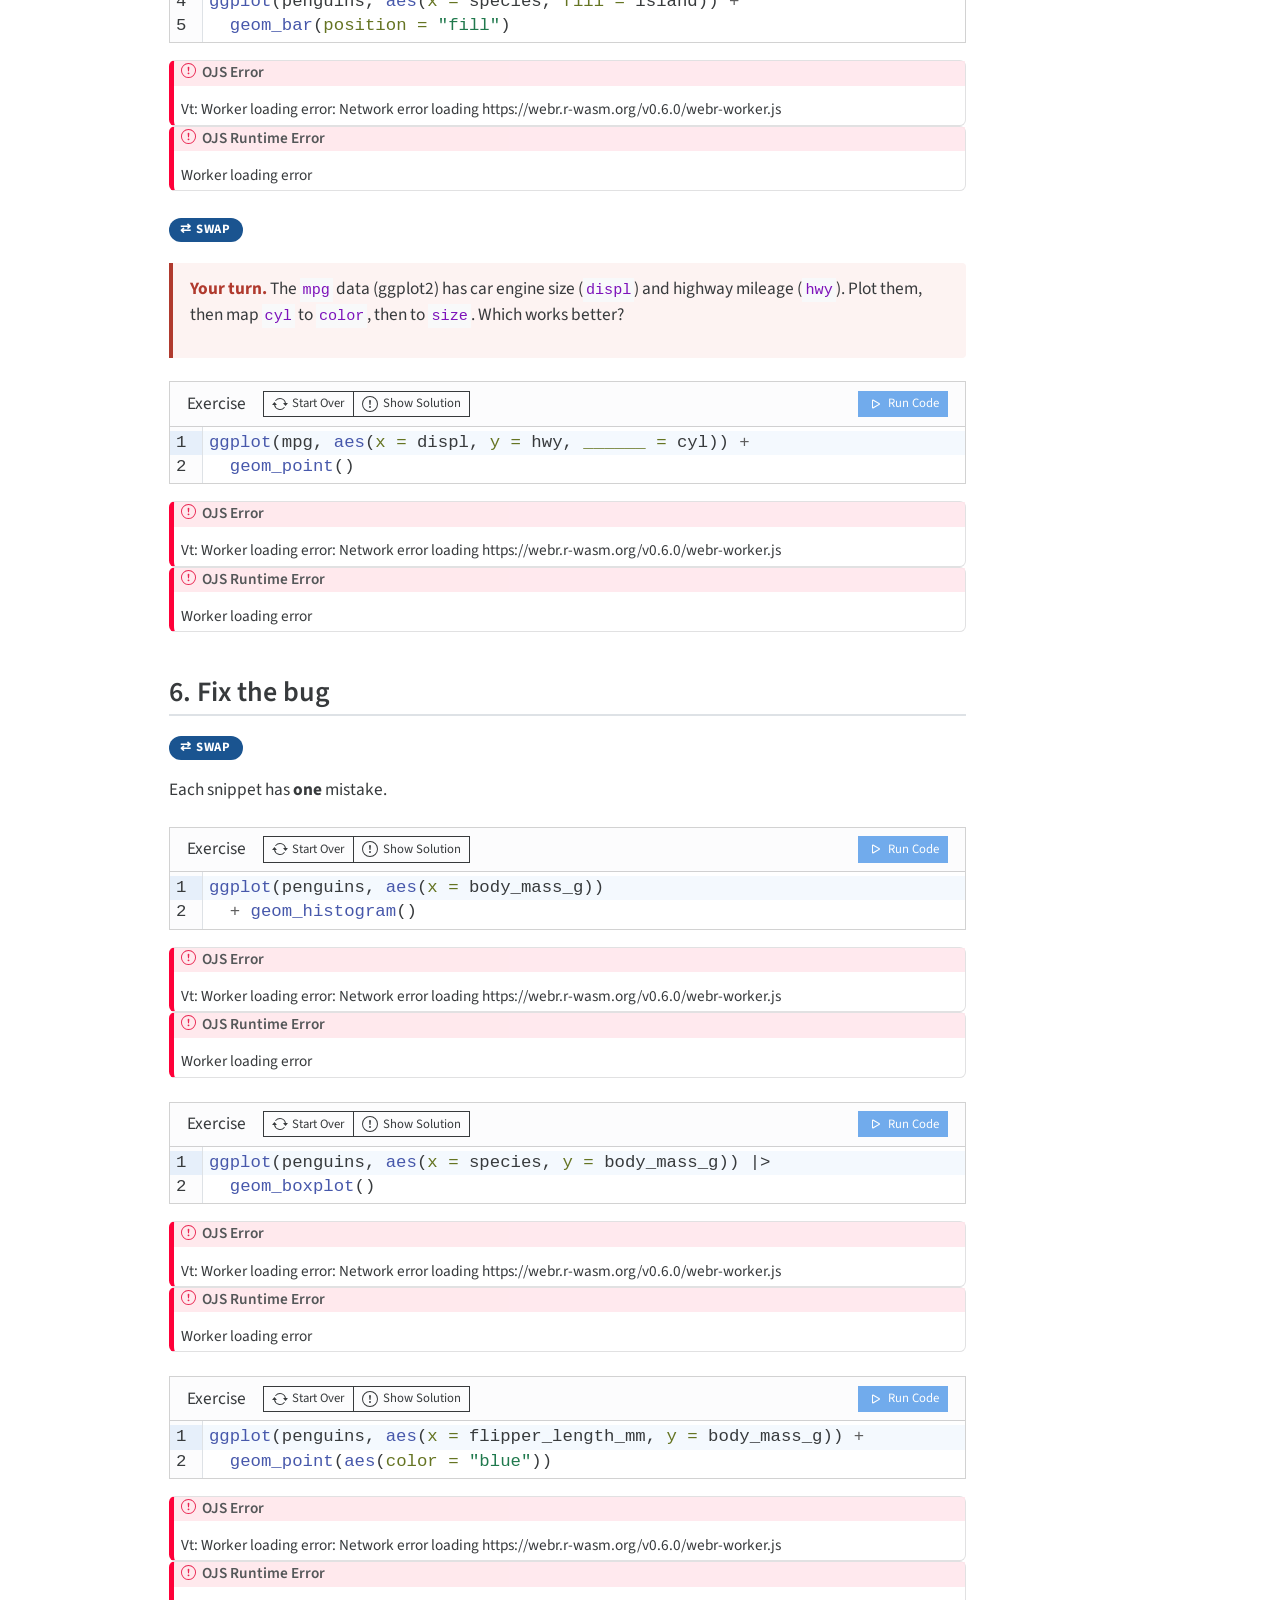
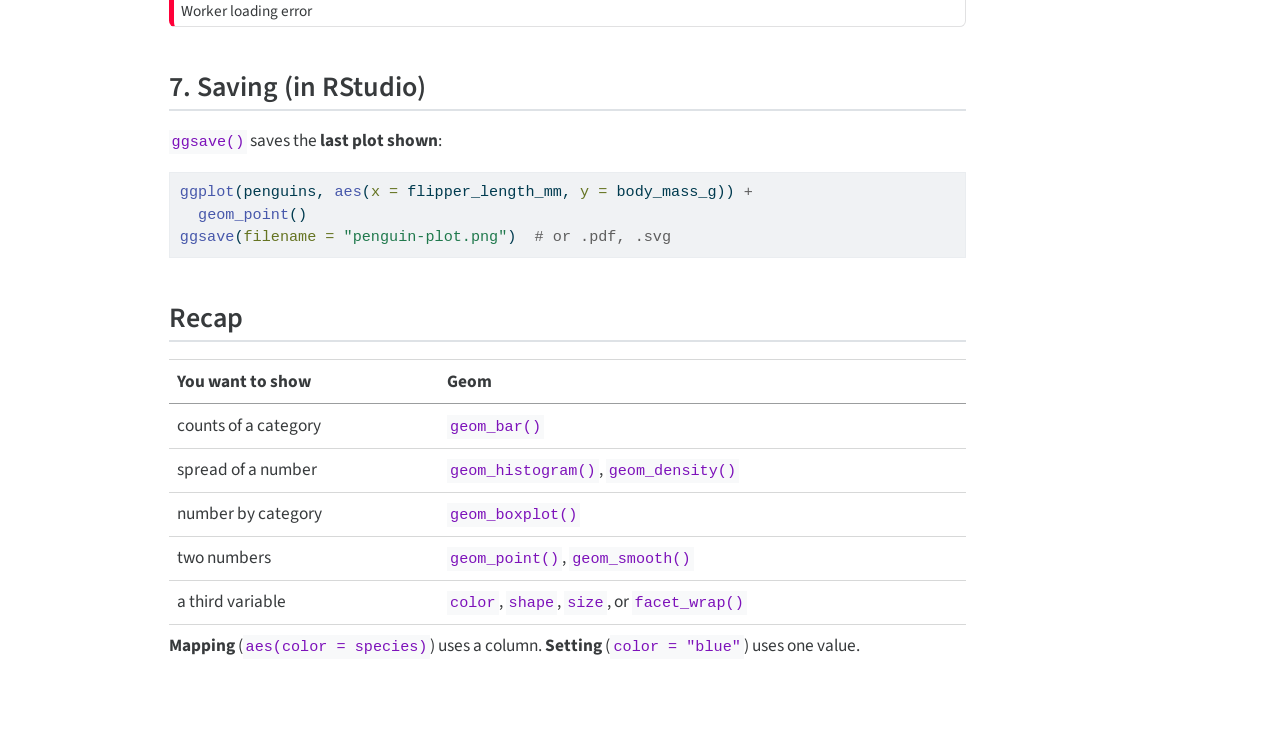
==== commit 84775998: "Label every ggplot2 solution and answer the talk-it-over prompts" ====
--- a/docs/ggplot/index.html
+++ b/docs/ggplot/index.html
@@ -187,6 +187,7 @@
 </div>
 </div>
 <div class="webr-ojs-exercise exercise-solution d-none" data-exercise="ex_dim">
+<p><strong>Solution:</strong></p>
 <div class="sourceCode" id="cb1"><pre class="sourceCode r code-with-copy"><code class="sourceCode r"><span id="cb1-1"><a href="#cb1-1" aria-hidden="true" tabindex="-1"></a><span class="fu">dim</span>(penguins)</span></code><button title="Copy to Clipboard" class="code-copy-button"><i class="bi"></i></button></pre></div>
 <p>344 rows (penguins), 8 columns (variables).</p>
 </div>
@@ -237,6 +238,22 @@
 <div class="turn">
 <p><strong>Talk it over.</strong> Describe the relationship in one sentence. The warning mentions 2 rows — why?</p>
 </div>
+<div class="callout callout-style-default callout-tip callout-titled">
+<div class="callout-header d-flex align-content-center" data-bs-toggle="collapse" data-bs-target=".callout-1-contents" aria-controls="callout-1" aria-expanded="false" aria-label="Toggle callout">
+<div class="callout-icon-container">
+<i class="callout-icon"></i>
+</div>
+<div class="callout-title-container flex-fill">
+Solution
+</div>
+<div class="callout-btn-toggle d-inline-block border-0 py-1 ps-1 pe-0 float-end"><i class="callout-toggle"></i></div>
+</div>
+<div id="callout-1" class="callout-1-contents callout-collapse collapse">
+<div class="callout-body-container callout-body">
+<p>Heavier penguins have longer flippers: a strong positive relationship. Two penguins have no flipper length or body mass recorded (<code>NA</code>), so they cannot be plotted.</p>
+</div>
+</div>
+</div>
 <p><strong>Step 4 — color.</strong> Map a third variable.</p>
 <div class="cell">
 <div>
@@ -262,6 +279,22 @@
 <div class="turn">
 <p><strong>Talk it over.</strong> Why three lines? The goal has one.</p>
 </div>
+<div class="callout callout-style-default callout-tip callout-titled">
+<div class="callout-header d-flex align-content-center" data-bs-toggle="collapse" data-bs-target=".callout-2-contents" aria-controls="callout-2" aria-expanded="false" aria-label="Toggle callout">
+<div class="callout-icon-container">
+<i class="callout-icon"></i>
+</div>
+<div class="callout-title-container flex-fill">
+Solution
+</div>
+<div class="callout-btn-toggle d-inline-block border-0 py-1 ps-1 pe-0 float-end"><i class="callout-toggle"></i></div>
+</div>
+<div id="callout-2" class="callout-2-contents callout-collapse collapse">
+<div class="callout-body-container callout-body">
+<p><code>color = species</code> sits in <code>ggplot()</code>, so it applies to every layer, and <code>geom_smooth()</code> fits one line per species.</p>
+</div>
+</div>
+</div>
 <p>Mappings in <code>ggplot()</code> apply to <strong>every</strong> layer. Mappings inside a geom apply to <strong>that layer only</strong>.</p>
 <div class="cell">
 <div>
@@ -288,6 +321,7 @@
 </div>
 </div>
 <div class="webr-ojs-exercise exercise-solution d-none" data-exercise="ex_goal">
+<p><strong>Solution:</strong></p>
 <div class="sourceCode" id="cb3"><pre class="sourceCode r code-with-copy"><code class="sourceCode r"><span id="cb3-1"><a href="#cb3-1" aria-hidden="true" tabindex="-1"></a><span class="fu">library</span>(ggthemes)</span>
 <span id="cb3-2"><a href="#cb3-2" aria-hidden="true" tabindex="-1"></a><span class="fu">ggplot</span>(</span>
 <span id="cb3-3"><a href="#cb3-3" aria-hidden="true" tabindex="-1"></a>  <span class="at">data =</span> penguins,</span>
@@ -317,6 +351,7 @@
 </div>
 </div>
 <div class="webr-ojs-exercise exercise-solution d-none" data-exercise="ex_bill">
+<p><strong>Solution:</strong></p>
 <div class="sourceCode" id="cb4"><pre class="sourceCode r code-with-copy"><code class="sourceCode r"><span id="cb4-1"><a href="#cb4-1" aria-hidden="true" tabindex="-1"></a><span class="fu">ggplot</span>(penguins, <span class="fu">aes</span>(<span class="at">x =</span> bill_length_mm, <span class="at">y =</span> bill_depth_mm)) <span class="sc">+</span></span>
 <span id="cb4-2"><a href="#cb4-2" aria-hidden="true" tabindex="-1"></a>  <span class="fu">geom_point</span>()</span></code><button title="Copy to Clipboard" class="code-copy-button"><i class="bi"></i></button></pre></div>
 <p>Overall, a weak negative trend — until you color by species (section 5).</p>
@@ -336,7 +371,7 @@
 </div>
 <div class="hint webr-ojs-exercise exercise-hint d-none" data-exercise="ex_error">
 <div class="callout callout-style-default callout-tip callout-titled">
-<div class="callout-header d-flex align-content-center" data-bs-toggle="collapse" data-bs-target=".callout-1-contents" aria-controls="callout-1" aria-expanded="true" aria-label="Toggle callout">
+<div class="callout-header d-flex align-content-center" data-bs-toggle="collapse" data-bs-target=".callout-3-contents" aria-controls="callout-3" aria-expanded="true" aria-label="Toggle callout">
 <div class="callout-icon-container">
 <i class="callout-icon"></i>
 </div>
@@ -345,7 +380,7 @@
 </div>
 <div class="callout-btn-toggle d-inline-block border-0 py-1 ps-1 pe-0 float-end"><i class="callout-toggle"></i></div>
 </div>
-<div id="callout-1" class="callout-1-contents callout-collapse collapse show">
+<div id="callout-3" class="callout-3-contents callout-collapse collapse show">
 <div class="callout-body-container callout-body">
 <p>What should go on the x and y axes?</p>
 </div>
@@ -353,6 +388,7 @@
 </div>
 </div>
 <div class="webr-ojs-exercise exercise-solution d-none" data-exercise="ex_error">
+<p><strong>Solution:</strong></p>
 <p><code>geom_point()</code> needs <code>x</code> and <code>y</code>. Add a mapping:</p>
 <div class="sourceCode" id="cb5"><pre class="sourceCode r code-with-copy"><code class="sourceCode r"><span id="cb5-1"><a href="#cb5-1" aria-hidden="true" tabindex="-1"></a><span class="fu">ggplot</span>(</span>
 <span id="cb5-2"><a href="#cb5-2" aria-hidden="true" tabindex="-1"></a>  <span class="at">data =</span> penguins,</span>
@@ -374,6 +410,7 @@
 </div>
 </div>
 <div class="webr-ojs-exercise exercise-solution d-none" data-exercise="ex_predict">
+<p><strong>Solution:</strong></p>
 <p>Points colored by island, one smooth <strong>curve</strong> per island (<code>color</code> is global), no grey confidence band (<code>se = FALSE</code>).</p>
 </div>
 <div class="callout callout-style-default callout-note callout-titled">
@@ -453,6 +490,7 @@
 </div>
 </div>
 <div class="webr-ojs-exercise exercise-solution d-none" data-exercise="ex_bar_y">
+<p><strong>Solution:</strong></p>
 <div class="sourceCode" id="cb7"><pre class="sourceCode r code-with-copy"><code class="sourceCode r"><span id="cb7-1"><a href="#cb7-1" aria-hidden="true" tabindex="-1"></a><span class="fu">ggplot</span>(penguins, <span class="fu">aes</span>(<span class="at">y =</span> species)) <span class="sc">+</span></span>
 <span id="cb7-2"><a href="#cb7-2" aria-hidden="true" tabindex="-1"></a>  <span class="fu">geom_bar</span>()</span></code><button title="Copy to Clipboard" class="code-copy-button"><i class="bi"></i></button></pre></div>
 <p>Horizontal bars. Handy when labels are long.</p>
@@ -471,6 +509,7 @@
 </div>
 </div>
 <div class="webr-ojs-exercise exercise-solution d-none" data-exercise="ex_color_fill">
+<p><strong>Solution:</strong></p>
 <p><code>color</code> paints the outline; <code>fill</code> paints the inside. For bars, use <code>fill</code>.</p>
 <p>Note: <code>"red"</code> sits <strong>outside</strong> <code>aes()</code> — it is a fixed value, not a mapping to a column.</p>
 </div>
@@ -488,6 +527,7 @@
 </div>
 </div>
 <div class="webr-ojs-exercise exercise-solution d-none" data-exercise="ex_carat">
+<p><strong>Solution:</strong></p>
 <div class="sourceCode" id="cb8"><pre class="sourceCode r code-with-copy"><code class="sourceCode r"><span id="cb8-1"><a href="#cb8-1" aria-hidden="true" tabindex="-1"></a><span class="fu">ggplot</span>(diamonds, <span class="fu">aes</span>(<span class="at">x =</span> carat)) <span class="sc">+</span></span>
 <span id="cb8-2"><a href="#cb8-2" aria-hidden="true" tabindex="-1"></a>  <span class="fu">geom_histogram</span>(<span class="at">binwidth =</span> <span class="fl">0.01</span>)</span></code><button title="Copy to Clipboard" class="code-copy-button"><i class="bi"></i></button></pre></div>
 <p>At 0.01 you see spikes at round sizes (0.3, 0.5, 1, 1.5, 2 carats). Too wide a bin hides them.</p>
@@ -554,6 +594,7 @@
 </div>
 </div>
 <div class="webr-ojs-exercise exercise-solution d-none" data-exercise="ex_bill_species">
+<p><strong>Solution:</strong></p>
 <div class="sourceCode" id="cb9"><pre class="sourceCode r code-with-copy"><code class="sourceCode r"><span id="cb9-1"><a href="#cb9-1" aria-hidden="true" tabindex="-1"></a><span class="fu">ggplot</span>(penguins, <span class="fu">aes</span>(<span class="at">x =</span> bill_length_mm, <span class="at">y =</span> bill_depth_mm,</span>
 <span id="cb9-2"><a href="#cb9-2" aria-hidden="true" tabindex="-1"></a>                     <span class="at">color =</span> species)) <span class="sc">+</span></span>
 <span id="cb9-3"><a href="#cb9-3" aria-hidden="true" tabindex="-1"></a>  <span class="fu">geom_point</span>() <span class="sc">+</span></span>
@@ -575,7 +616,7 @@
 </div>
 <div class="hint webr-ojs-exercise exercise-hint d-none" data-exercise="ex_legend">
 <div class="callout callout-style-default callout-tip callout-titled">
-<div class="callout-header d-flex align-content-center" data-bs-toggle="collapse" data-bs-target=".callout-3-contents" aria-controls="callout-3" aria-expanded="true" aria-label="Toggle callout">
+<div class="callout-header d-flex align-content-center" data-bs-toggle="collapse" data-bs-target=".callout-5-contents" aria-controls="callout-5" aria-expanded="true" aria-label="Toggle callout">
 <div class="callout-icon-container">
 <i class="callout-icon"></i>
 </div>
@@ -584,7 +625,7 @@
 </div>
 <div class="callout-btn-toggle d-inline-block border-0 py-1 ps-1 pe-0 float-end"><i class="callout-toggle"></i></div>
 </div>
-<div id="callout-3" class="callout-3-contents callout-collapse collapse show">
+<div id="callout-5" class="callout-5-contents callout-collapse collapse show">
 <div class="callout-body-container callout-body">
 <p>Both mapped aesthetics need the <strong>same</strong> title.</p>
 </div>
@@ -592,6 +633,7 @@
 </div>
 </div>
 <div class="webr-ojs-exercise exercise-solution d-none" data-exercise="ex_legend">
+<p><strong>Solution:</strong></p>
 <div class="sourceCode" id="cb10"><pre class="sourceCode r code-with-copy"><code class="sourceCode r"><span id="cb10-1"><a href="#cb10-1" aria-hidden="true" tabindex="-1"></a><span class="fu">ggplot</span>(penguins, <span class="fu">aes</span>(<span class="at">x =</span> bill_length_mm, <span class="at">y =</span> bill_depth_mm,</span>
 <span id="cb10-2"><a href="#cb10-2" aria-hidden="true" tabindex="-1"></a>                     <span class="at">color =</span> species, <span class="at">shape =</span> species)) <span class="sc">+</span></span>
 <span id="cb10-3"><a href="#cb10-3" aria-hidden="true" tabindex="-1"></a>  <span class="fu">geom_point</span>() <span class="sc">+</span></span>
@@ -611,6 +653,7 @@
 </div>
 </div>
 <div class="webr-ojs-exercise exercise-solution d-none" data-exercise="ex_stack">
+<p><strong>Solution:</strong></p>
 <ol type="1">
 <li><em>Which species live on each island?</em> (Torgersen: only Adelie.)</li>
 <li><em>Which islands does each species live on?</em> (Adelie: all three.)</li>
@@ -631,6 +674,7 @@
 </div>
 </div>
 <div class="webr-ojs-exercise exercise-solution d-none" data-exercise="ex_mpg">
+<p><strong>Solution:</strong></p>
 <div class="sourceCode" id="cb11"><pre class="sourceCode r code-with-copy"><code class="sourceCode r"><span id="cb11-1"><a href="#cb11-1" aria-hidden="true" tabindex="-1"></a><span class="fu">ggplot</span>(mpg, <span class="fu">aes</span>(<span class="at">x =</span> displ, <span class="at">y =</span> hwy, <span class="at">color =</span> cyl)) <span class="sc">+</span></span>
 <span id="cb11-2"><a href="#cb11-2" aria-hidden="true" tabindex="-1"></a>  <span class="fu">geom_point</span>()</span></code><button title="Copy to Clipboard" class="code-copy-button"><i class="bi"></i></button></pre></div>
 <p><code>cyl</code> is numerical, so color becomes a gradient and size a scale. Now try <code>shape = cyl</code> — it fails: shapes only work for categories.</p>
@@ -651,6 +695,7 @@
 </div>
 </div>
 <div class="webr-ojs-exercise exercise-solution d-none" data-exercise="ex_bug1">
+<p><strong>Solution:</strong></p>
 <p>The <code>+</code> must end a line, not start one.</p>
 <div class="sourceCode" id="cb12"><pre class="sourceCode r code-with-copy"><code class="sourceCode r"><span id="cb12-1"><a href="#cb12-1" aria-hidden="true" tabindex="-1"></a><span class="fu">ggplot</span>(penguins, <span class="fu">aes</span>(<span class="at">x =</span> body_mass_g)) <span class="sc">+</span></span>
 <span id="cb12-2"><a href="#cb12-2" aria-hidden="true" tabindex="-1"></a>  <span class="fu">geom_histogram</span>()</span></code><button title="Copy to Clipboard" class="code-copy-button"><i class="bi"></i></button></pre></div>
@@ -666,6 +711,7 @@
 </div>
 </div>
 <div class="webr-ojs-exercise exercise-solution d-none" data-exercise="ex_bug2">
+<p><strong>Solution:</strong></p>
 <p>ggplot2 layers join with <code>+</code>, not the pipe <code>|&gt;</code>.</p>
 <div class="sourceCode" id="cb13"><pre class="sourceCode r code-with-copy"><code class="sourceCode r"><span id="cb13-1"><a href="#cb13-1" aria-hidden="true" tabindex="-1"></a><span class="fu">ggplot</span>(penguins, <span class="fu">aes</span>(<span class="at">x =</span> species, <span class="at">y =</span> body_mass_g)) <span class="sc">+</span></span>
 <span id="cb13-2"><a href="#cb13-2" aria-hidden="true" tabindex="-1"></a>  <span class="fu">geom_boxplot</span>()</span></code><button title="Copy to Clipboard" class="code-copy-button"><i class="bi"></i></button></pre></div>
@@ -681,6 +727,7 @@
 </div>
 </div>
 <div class="webr-ojs-exercise exercise-solution d-none" data-exercise="ex_bug3">
+<p><strong>Solution:</strong></p>
 <p>Inside <code>aes()</code>, <code>"blue"</code> is treated as data (a column whose value is the word “blue”), so the points are red with a “blue” legend. Move it outside:</p>
 <div class="sourceCode" id="cb14"><pre class="sourceCode r code-with-copy"><code class="sourceCode r"><span id="cb14-1"><a href="#cb14-1" aria-hidden="true" tabindex="-1"></a><span class="fu">ggplot</span>(penguins, <span class="fu">aes</span>(<span class="at">x =</span> flipper_length_mm, <span class="at">y =</span> body_mass_g)) <span class="sc">+</span></span>
 <span id="cb14-2"><a href="#cb14-2" aria-hidden="true" tabindex="-1"></a>  <span class="fu">geom_point</span>(<span class="at">color =</span> <span class="st">"blue"</span>)</span></code><button title="Copy to Clipboard" class="code-copy-button"><i class="bi"></i></button></pre></div>
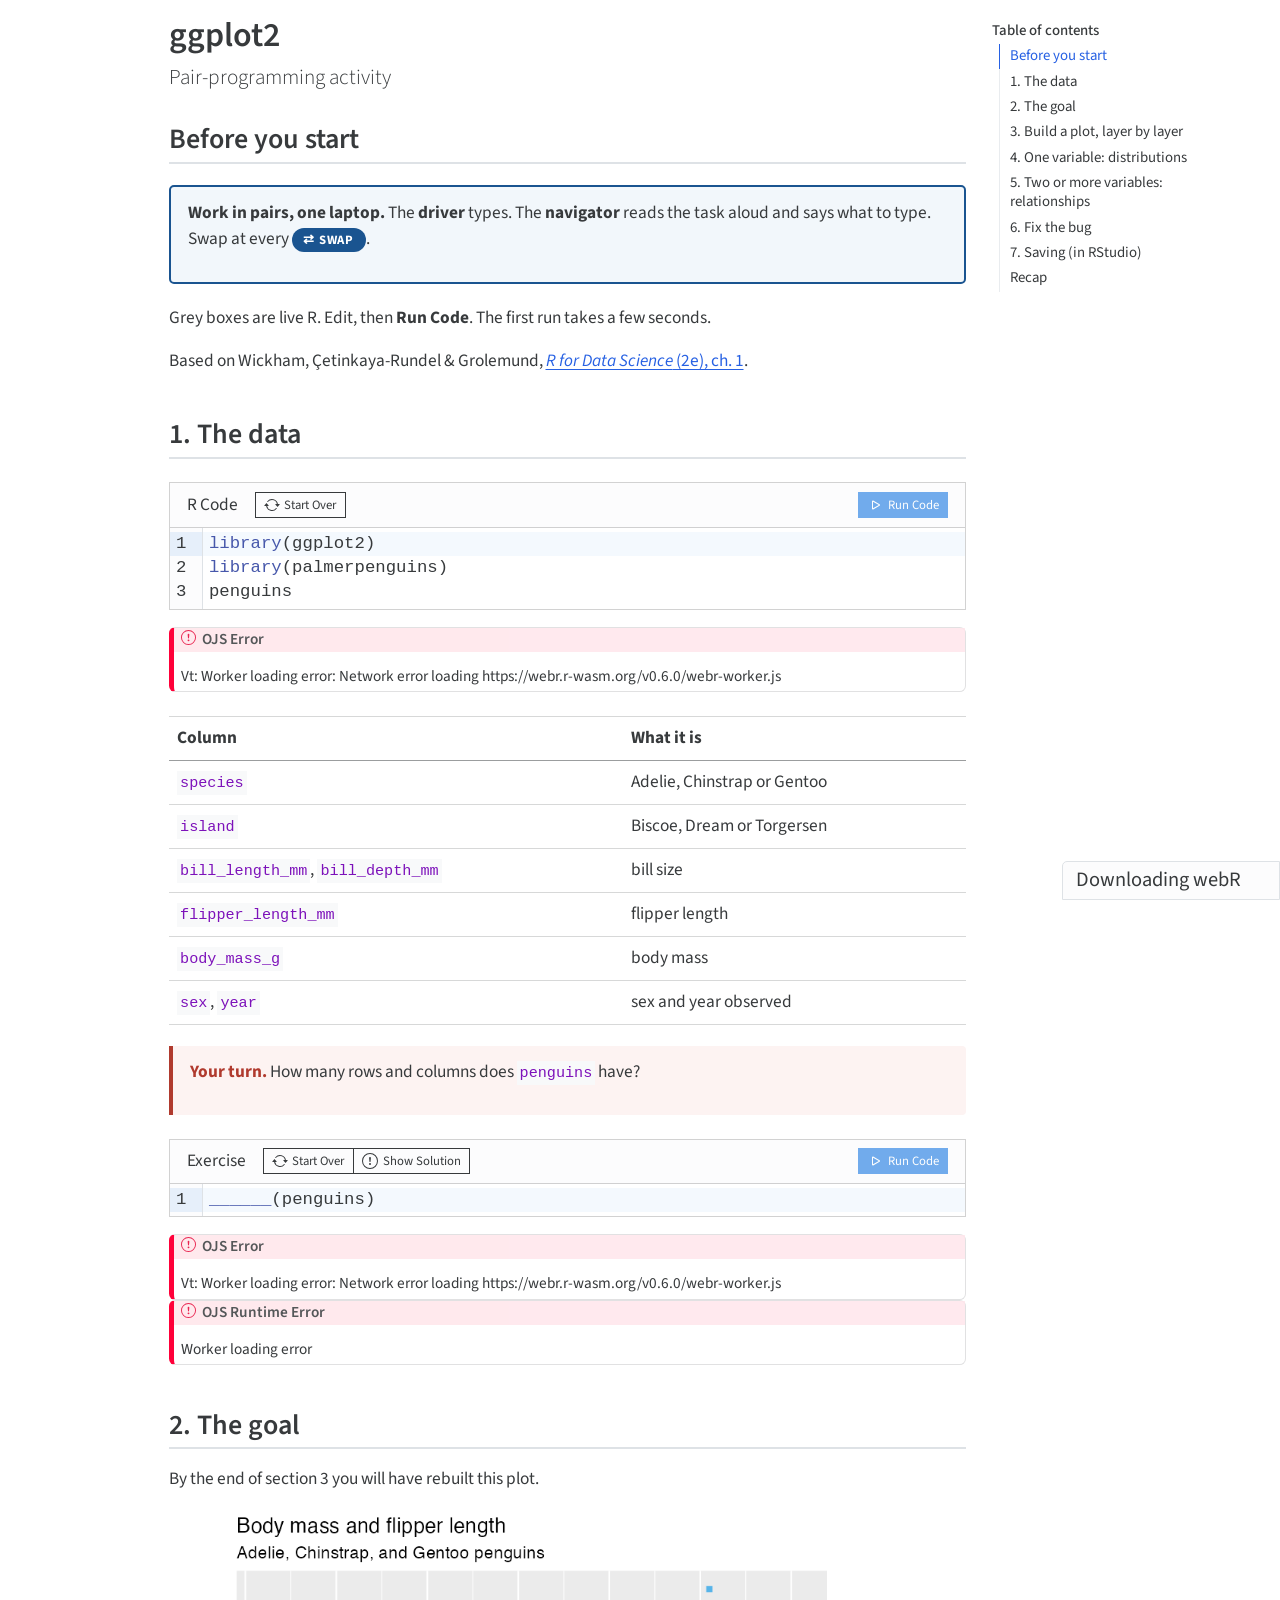
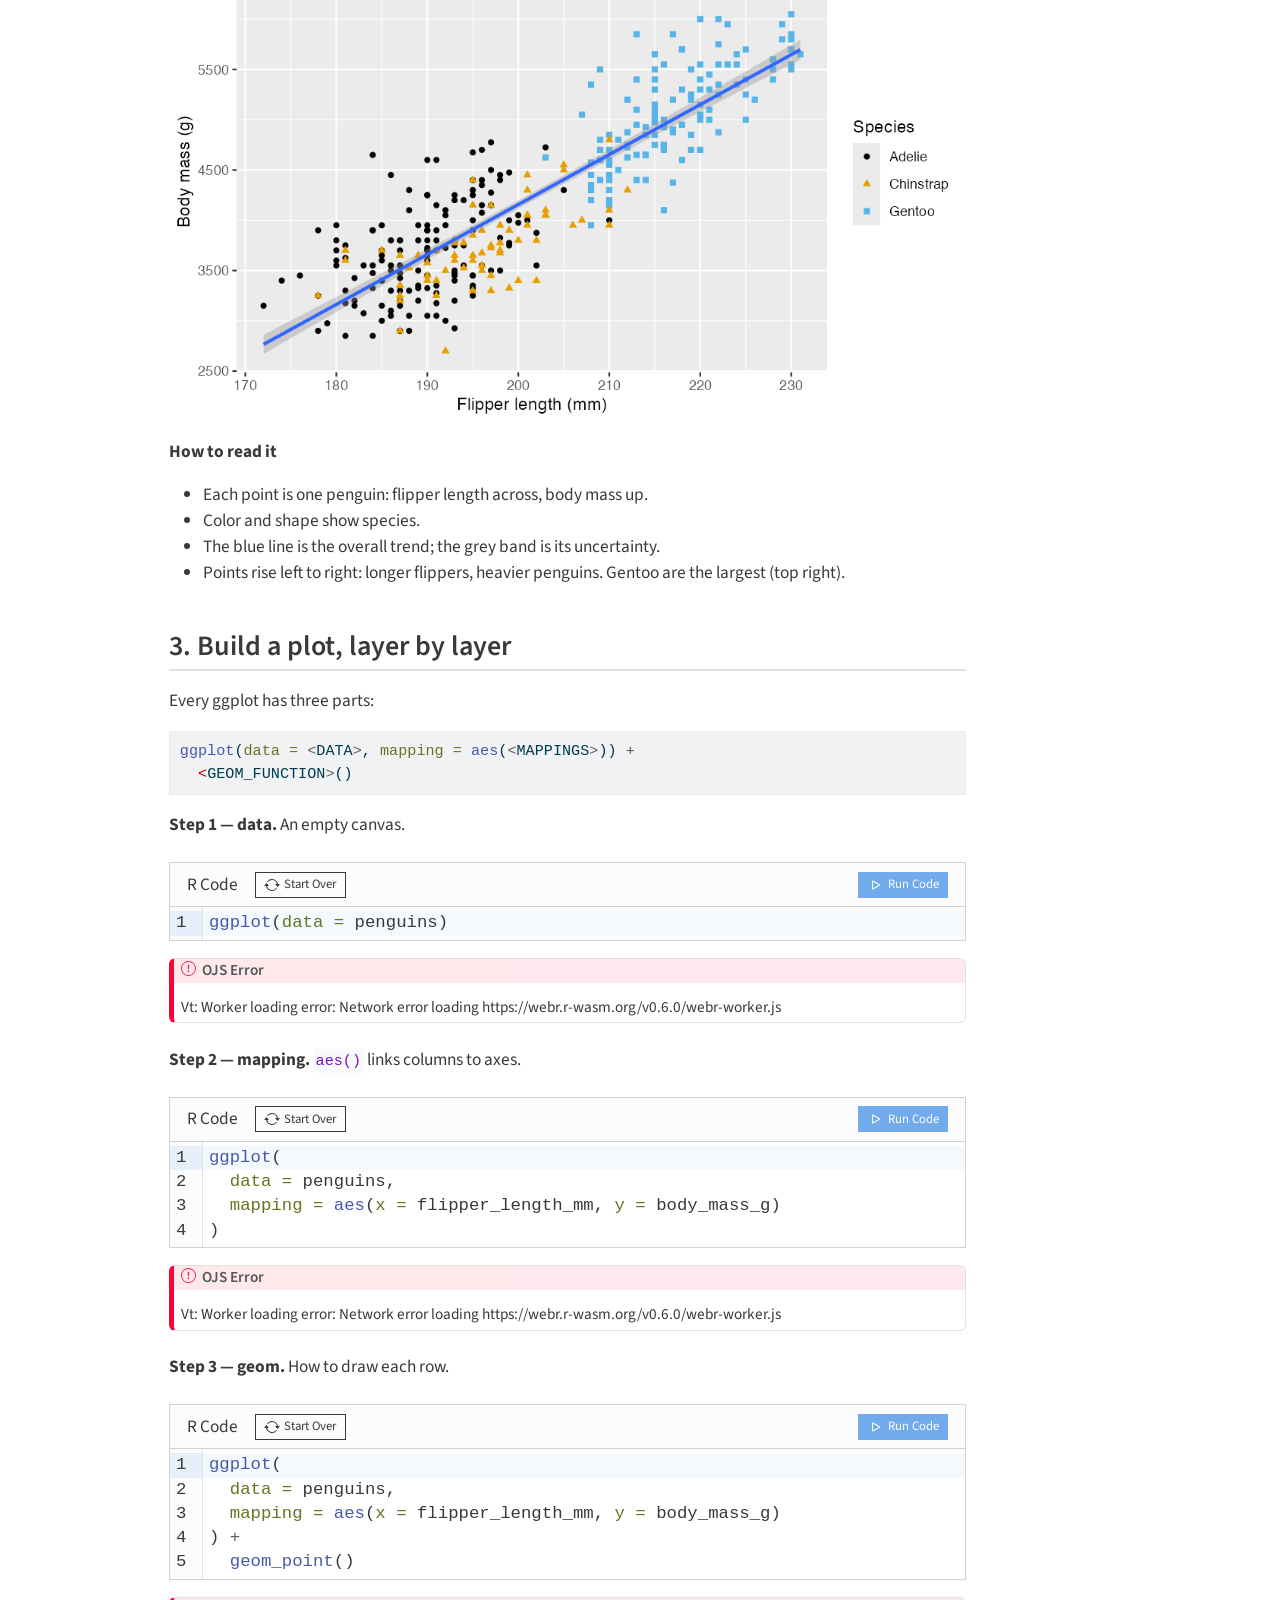
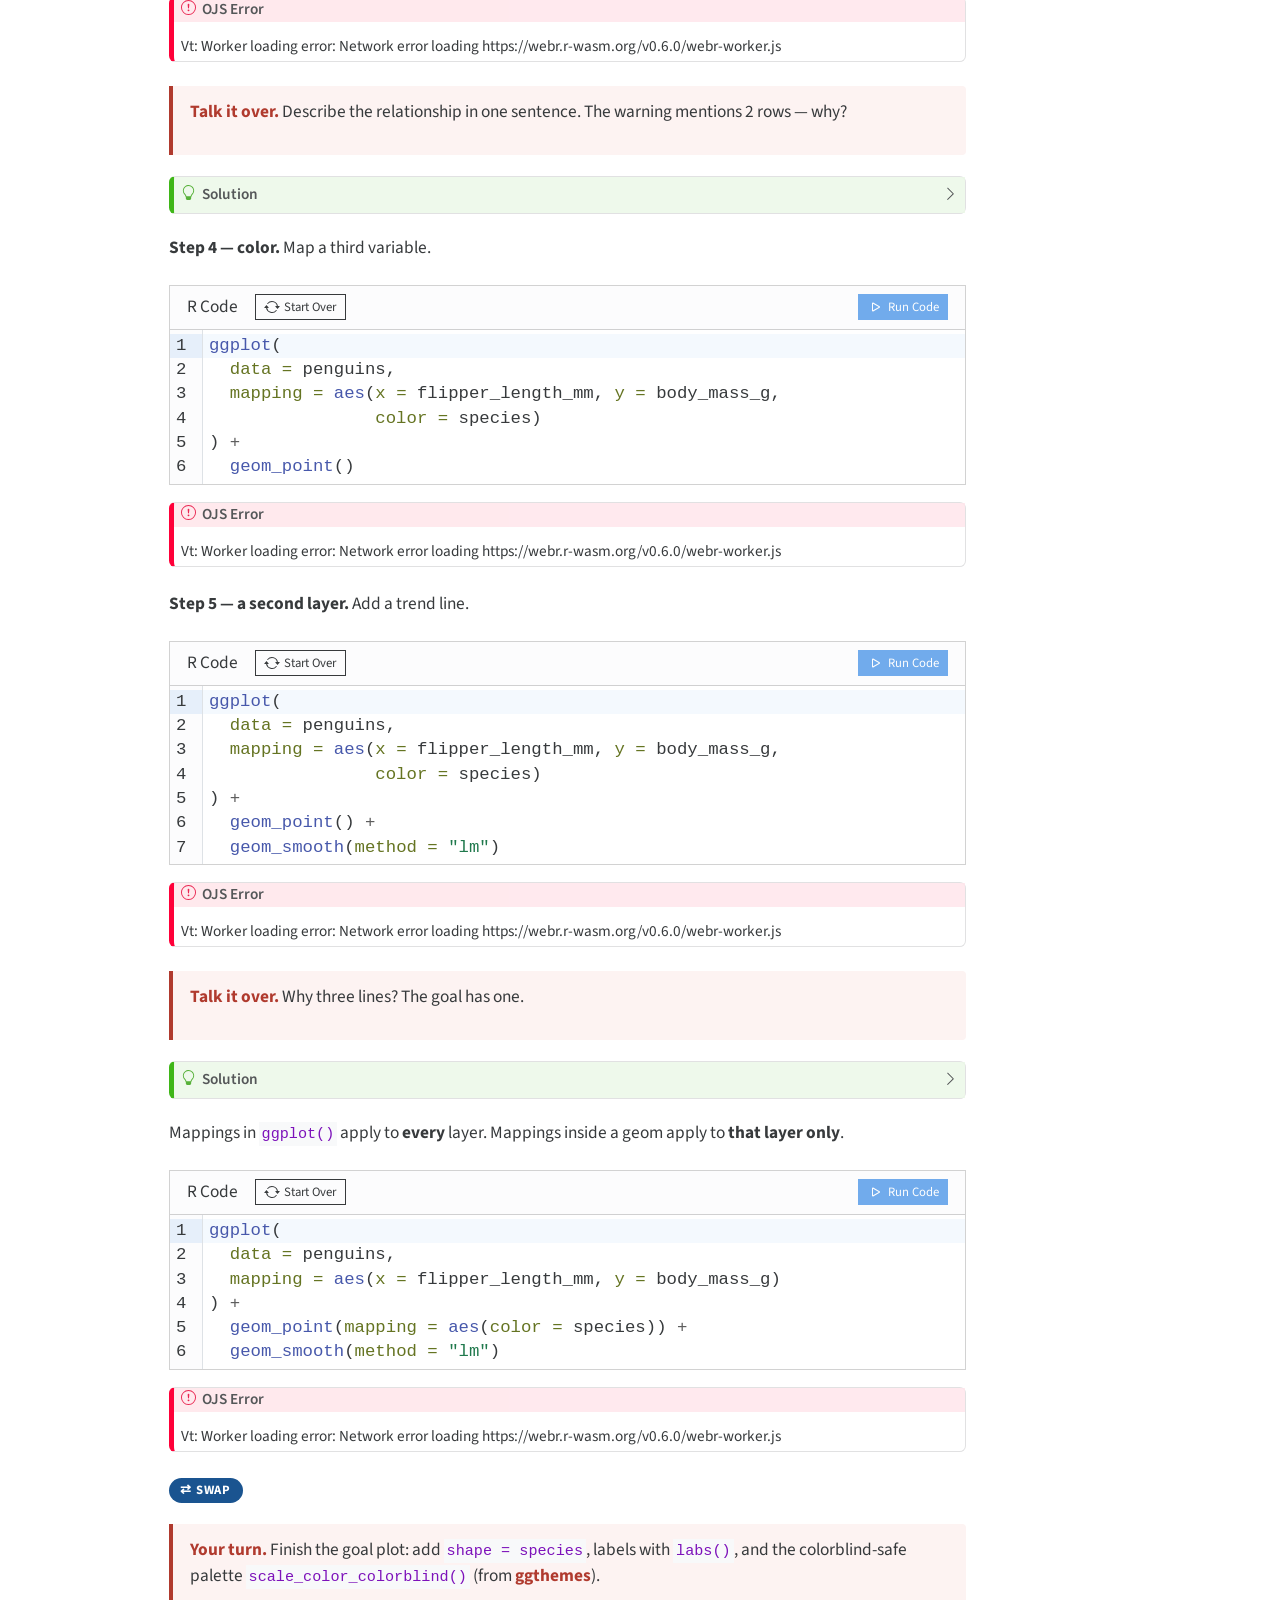
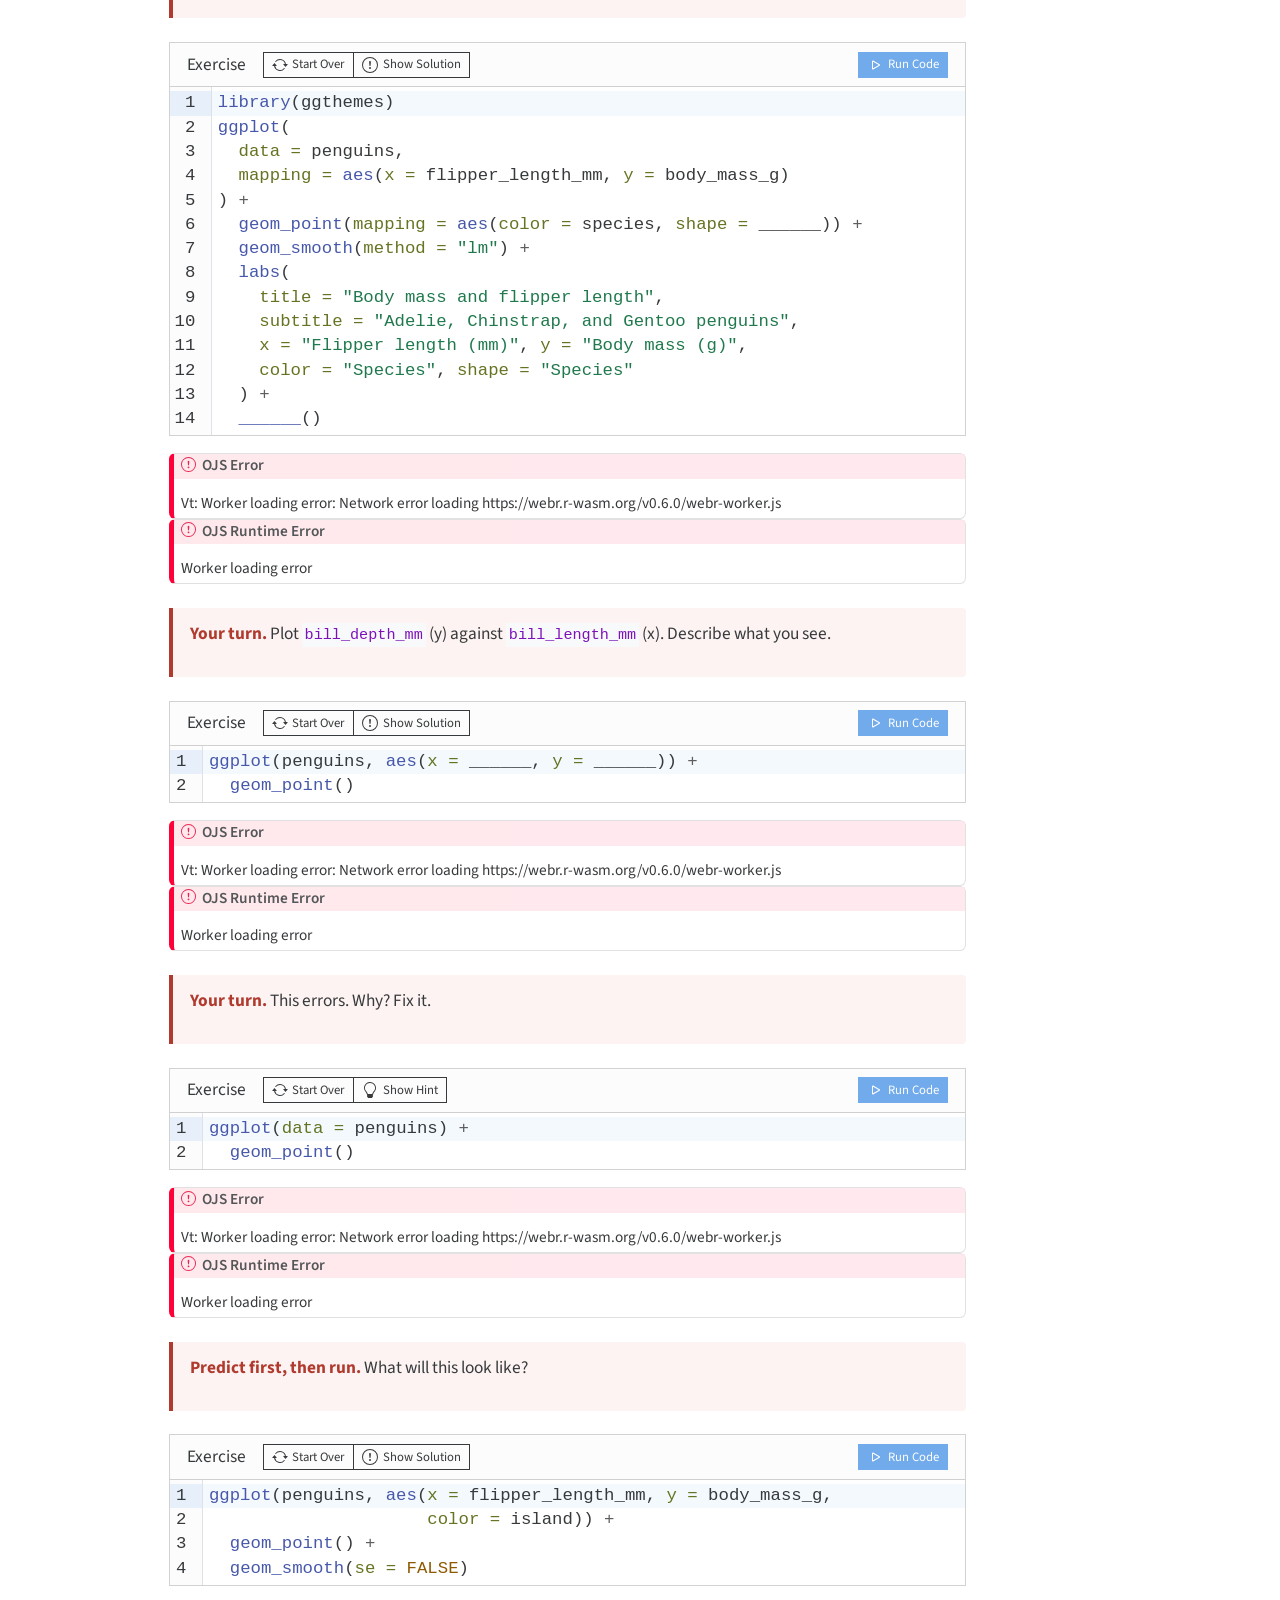
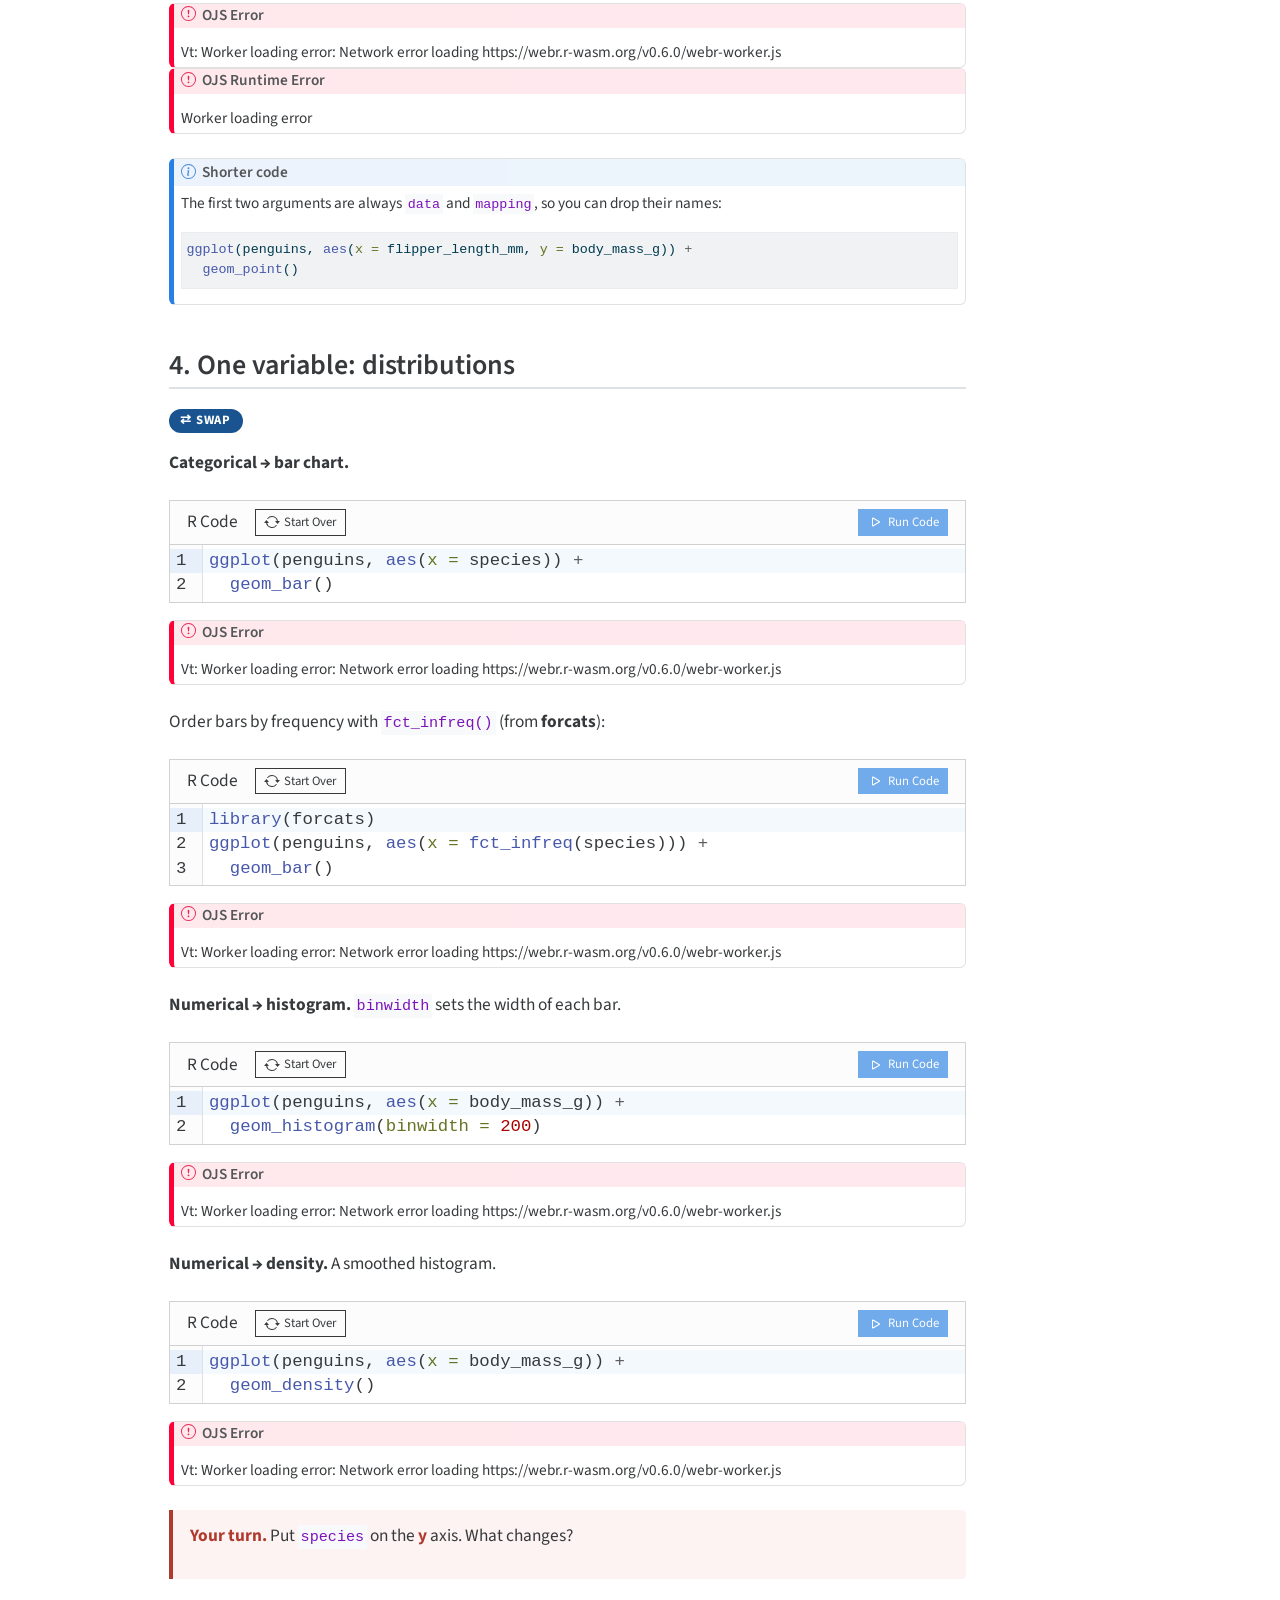
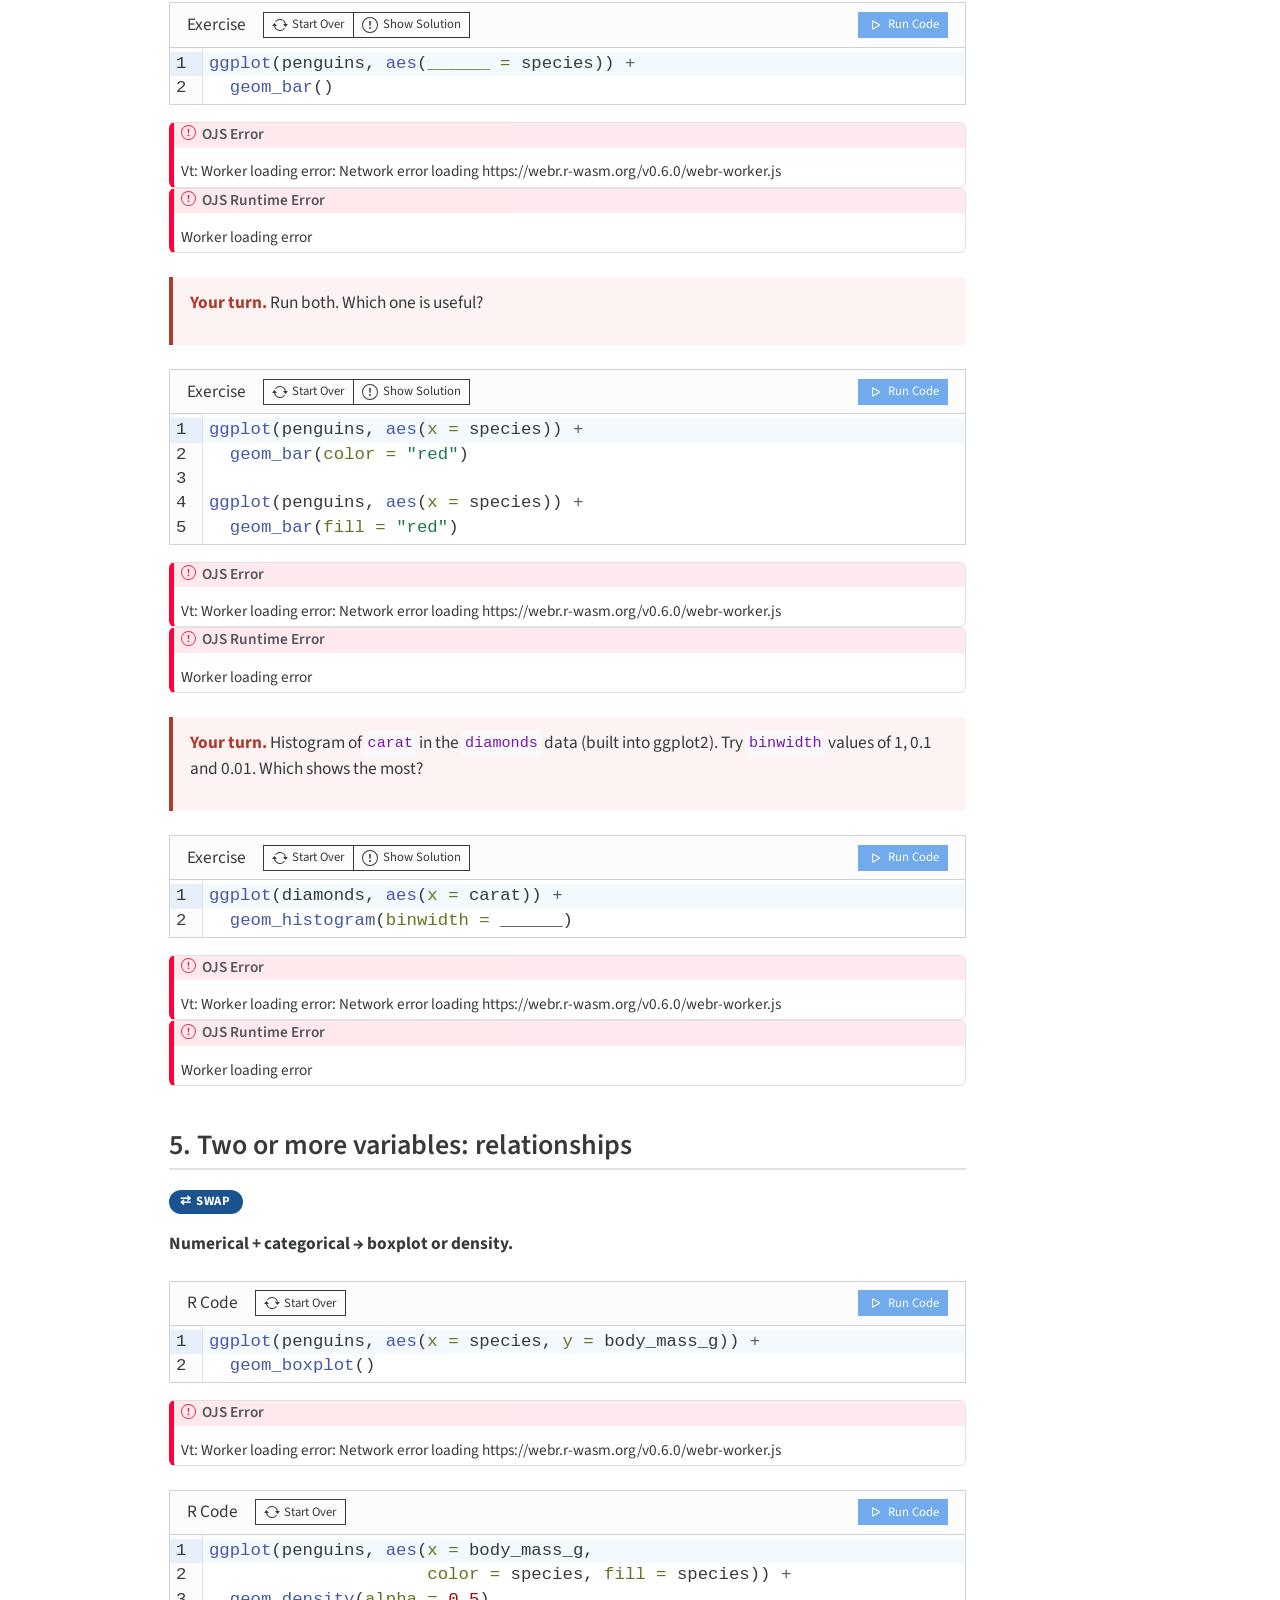
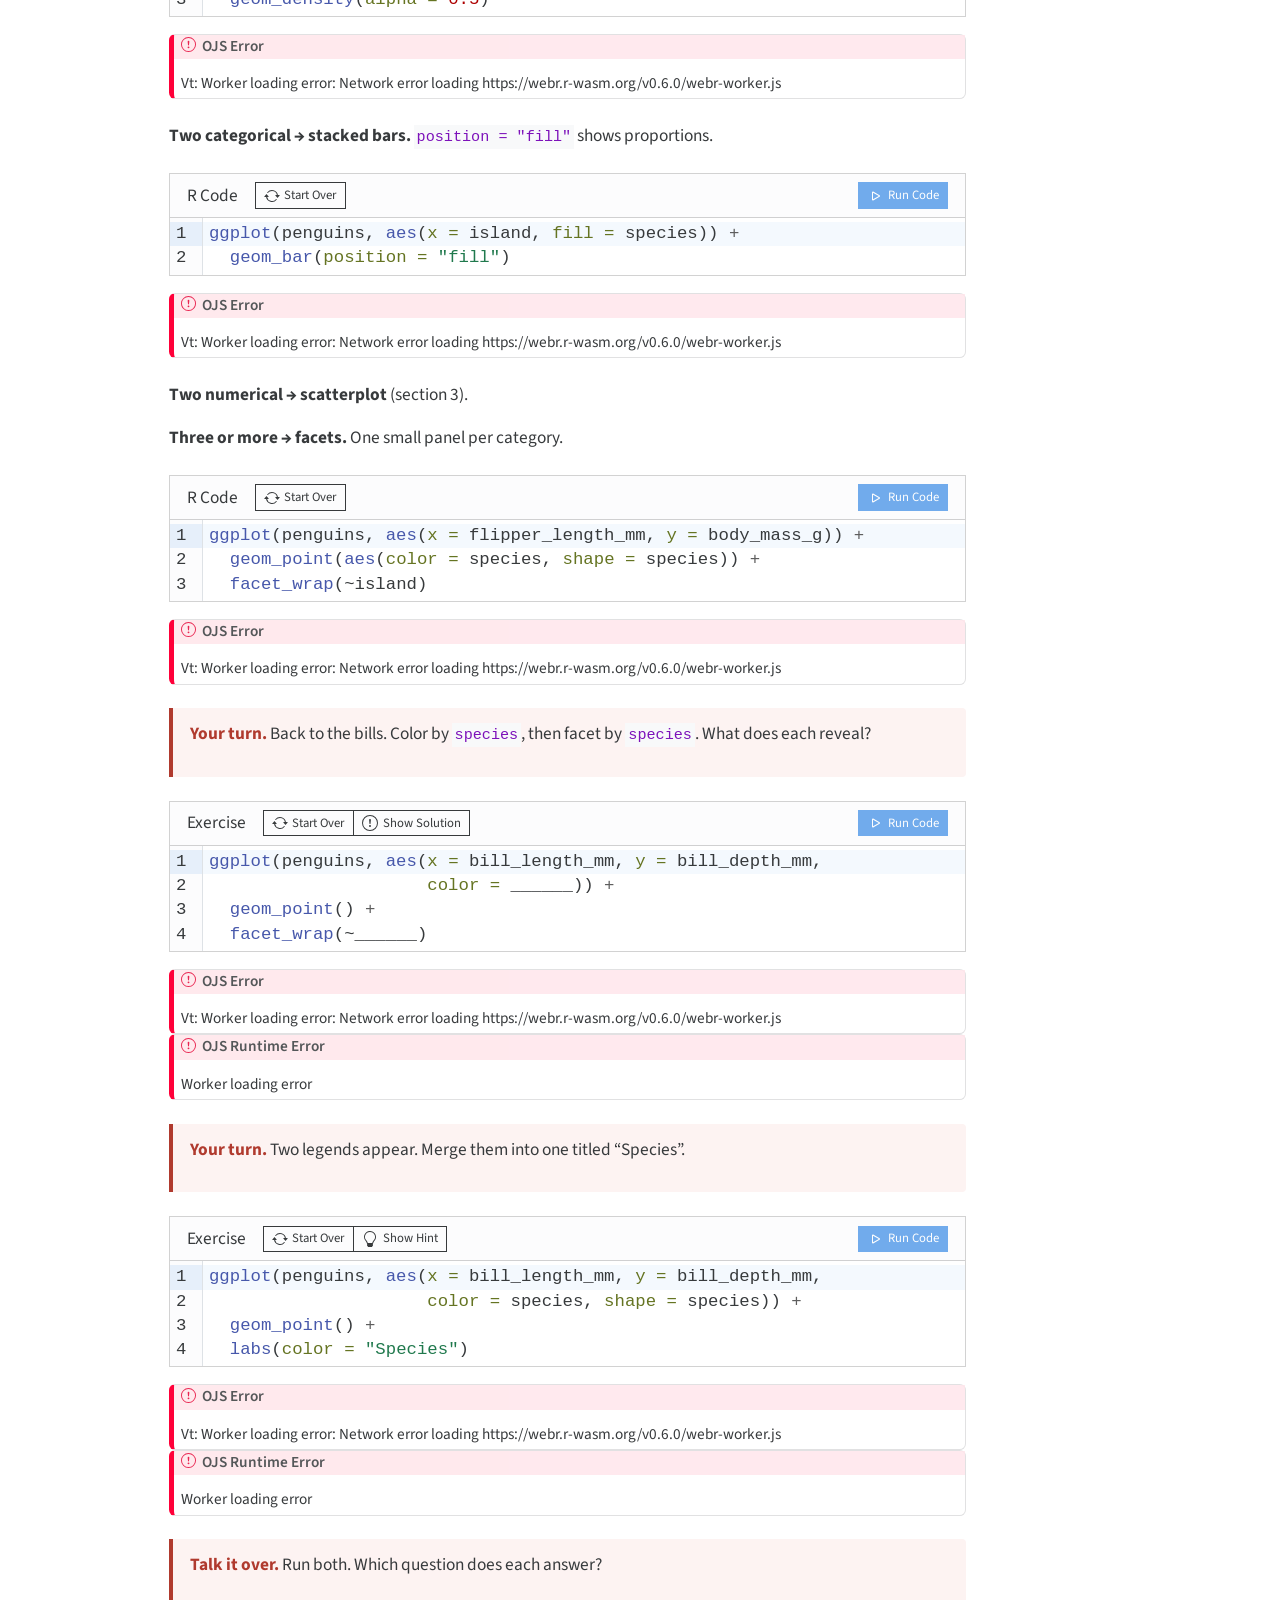
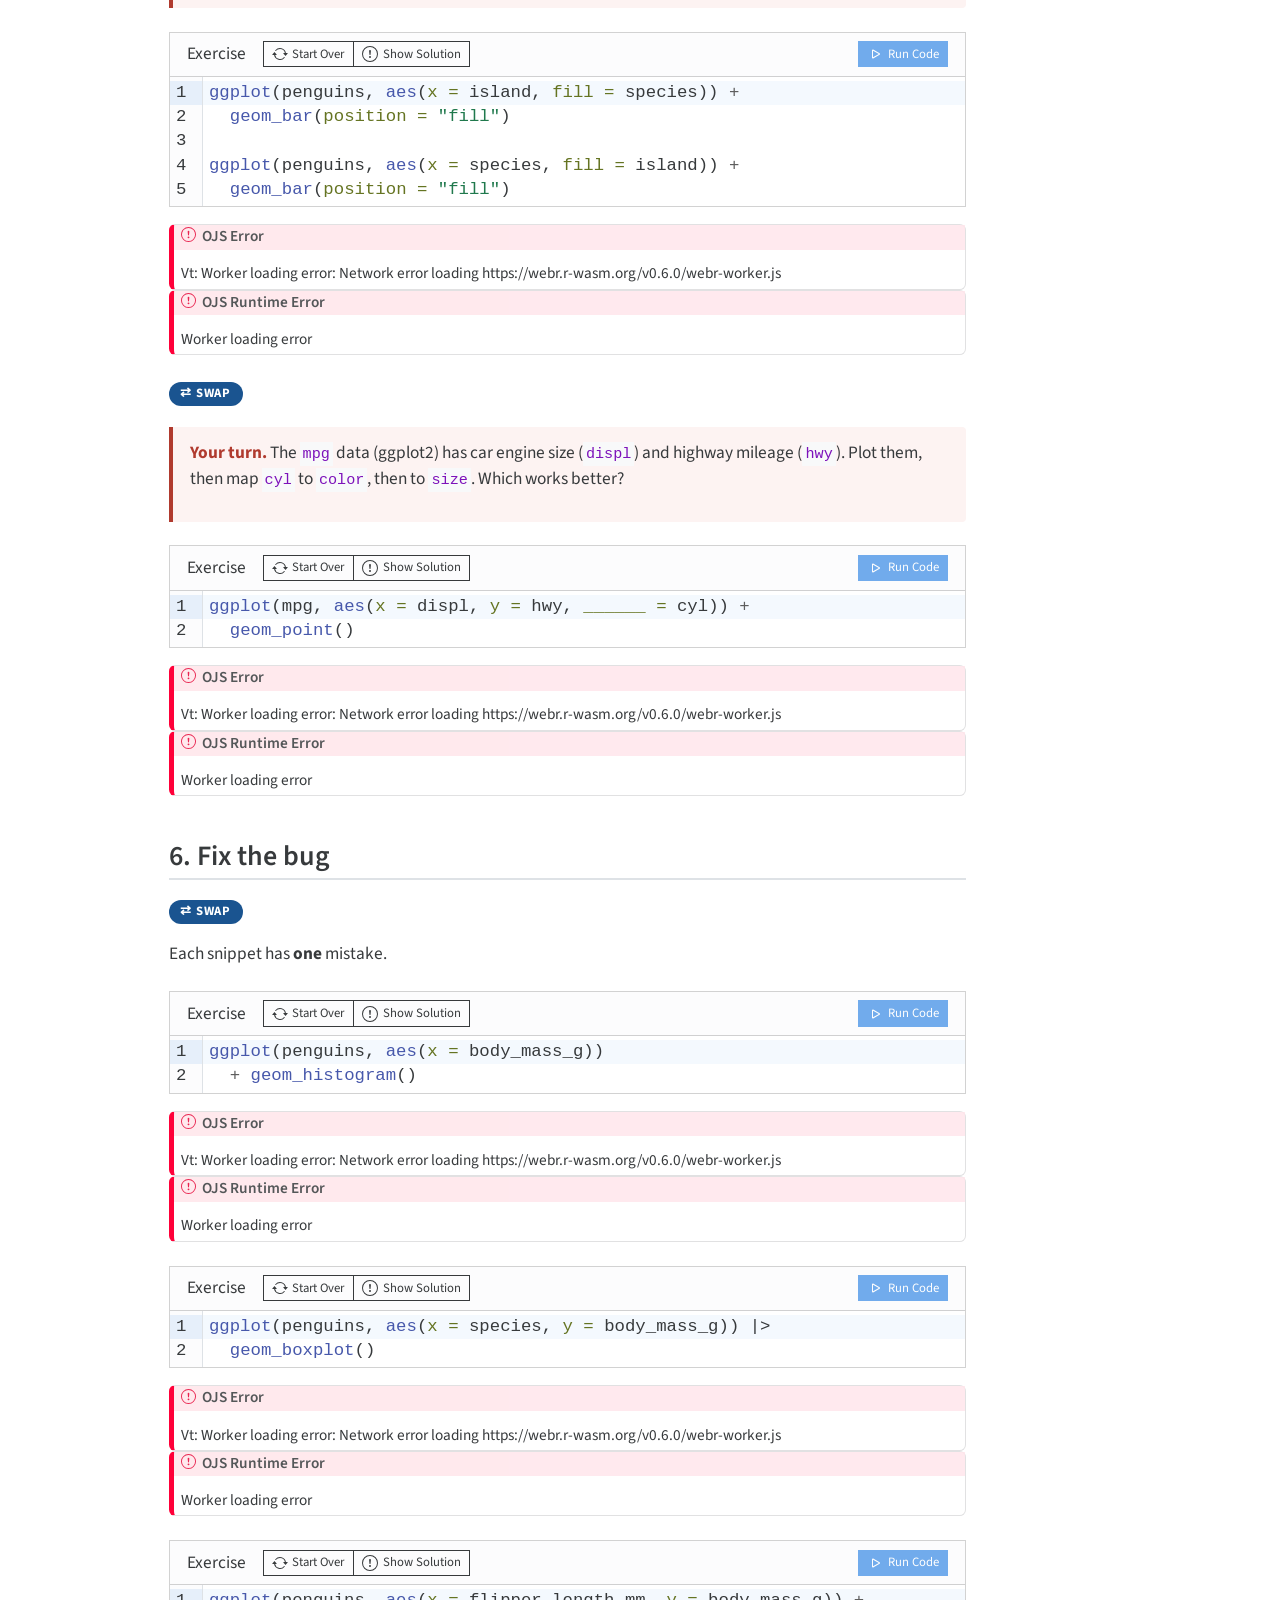
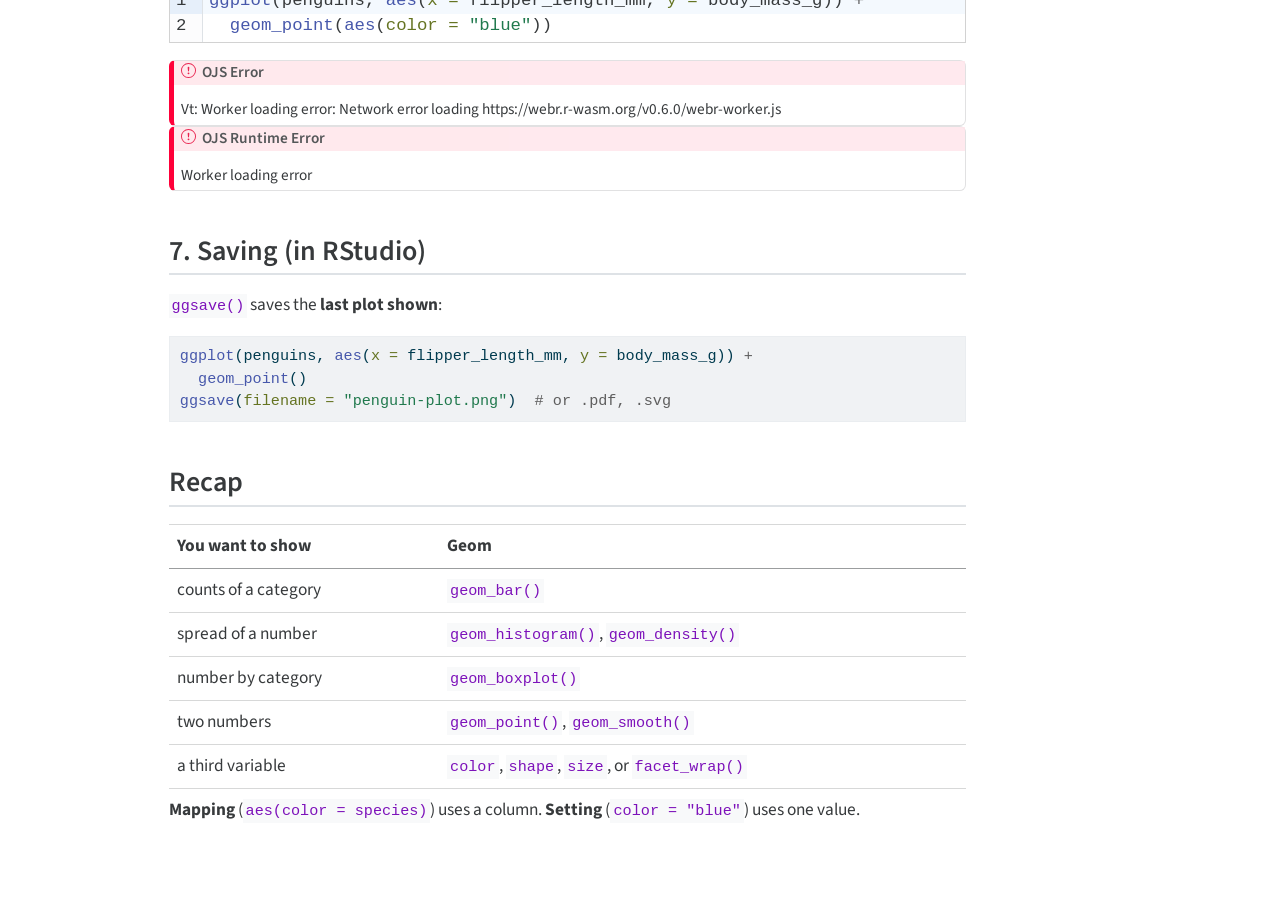
==== commit b41ea698: "Add a how-to-read note under the goal plot" ====
--- a/docs/ggplot/index.html
+++ b/docs/ggplot/index.html
@@ -196,6 +196,13 @@
 <h2 class="anchored" data-anchor-id="the-goal">2. The goal</h2>
 <p>By the end of section 3 you will have rebuilt this plot.</p>
 <p><img src="goal.png" class="img-fluid" alt="Scatterplot of body mass against flipper length, points colored and shaped by species, with one linear trend line."></p>
+<p><strong>How to read it</strong></p>
+<ul>
+<li>Each point is one penguin: flipper length across, body mass up.</li>
+<li>Color and shape show species.</li>
+<li>The blue line is the overall trend; the grey band is its uncertainty.</li>
+<li>Points rise left to right: longer flippers, heavier penguins. Gentoo are the largest (top right).</li>
+</ul>
 </section>
 <section id="build-a-plot-layer-by-layer" class="level2">
 <h2 class="anchored" data-anchor-id="build-a-plot-layer-by-layer">3. Build a plot, layer by layer</h2>
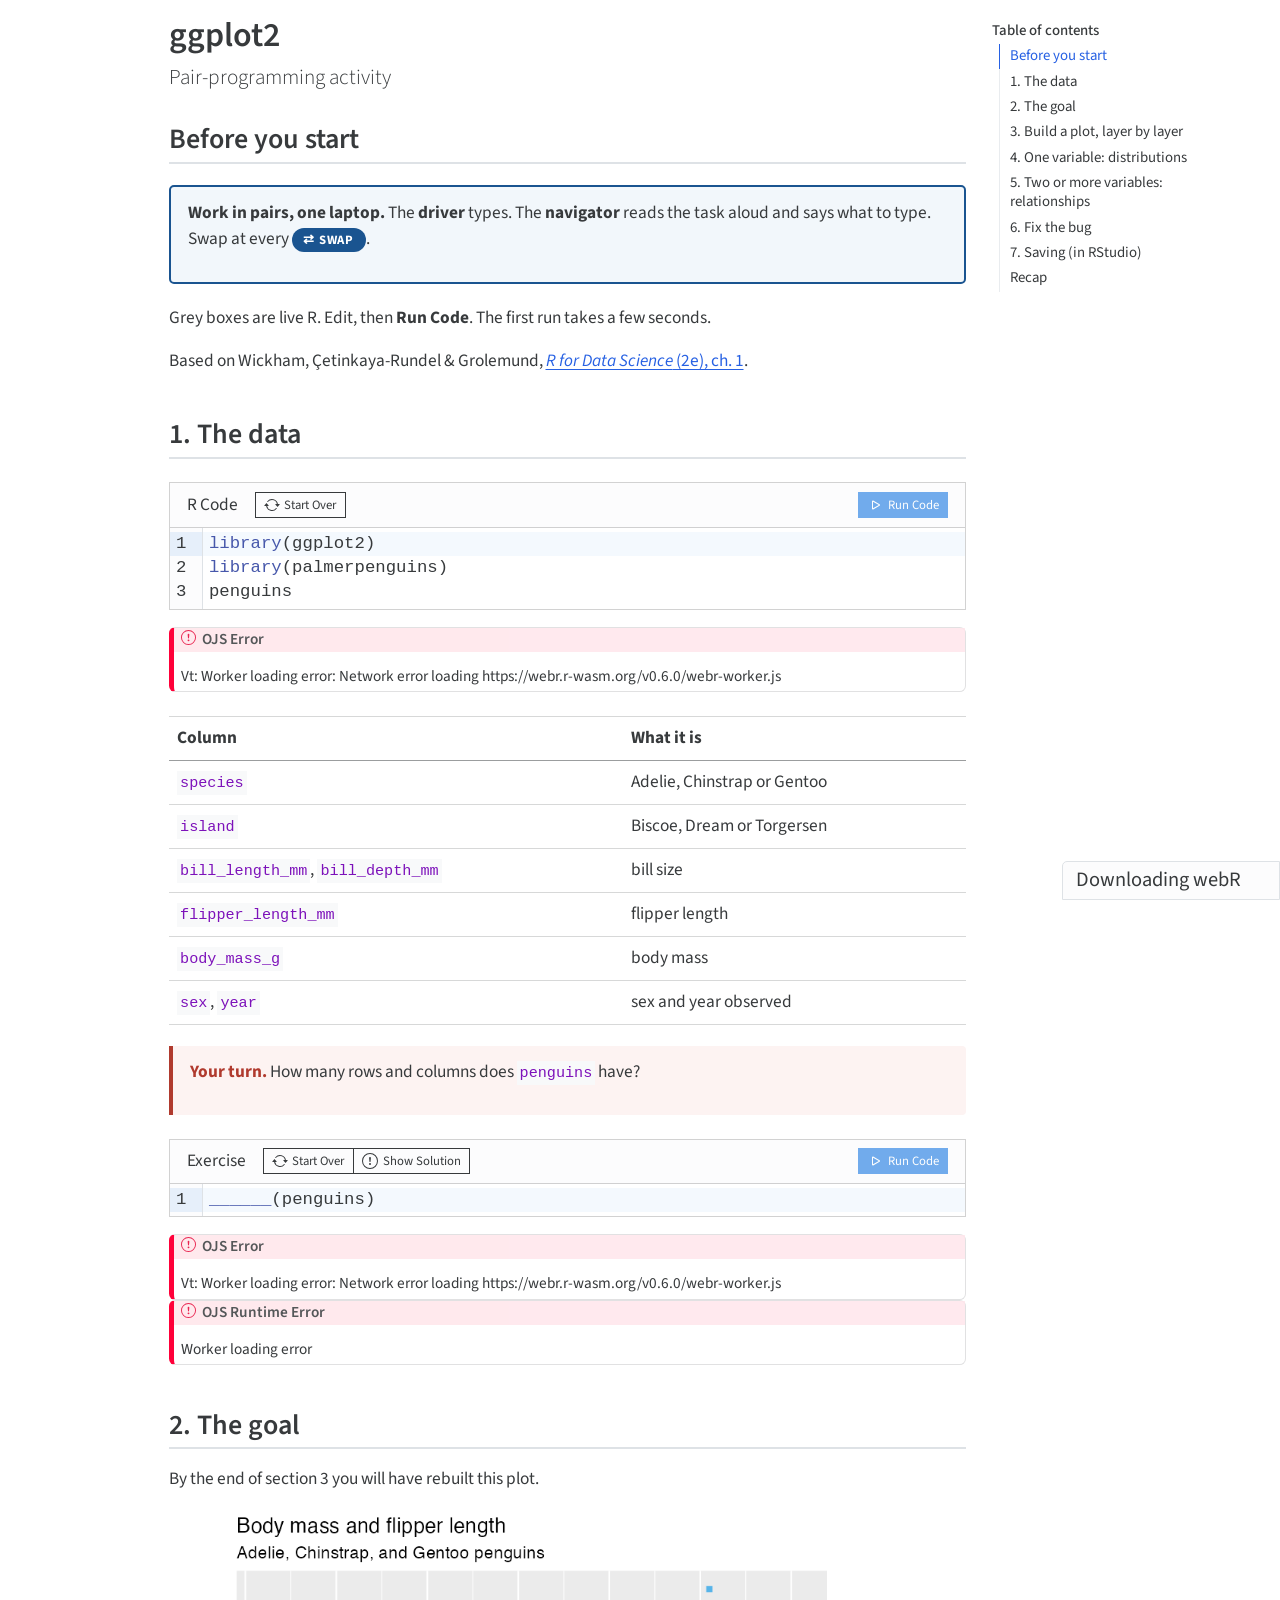
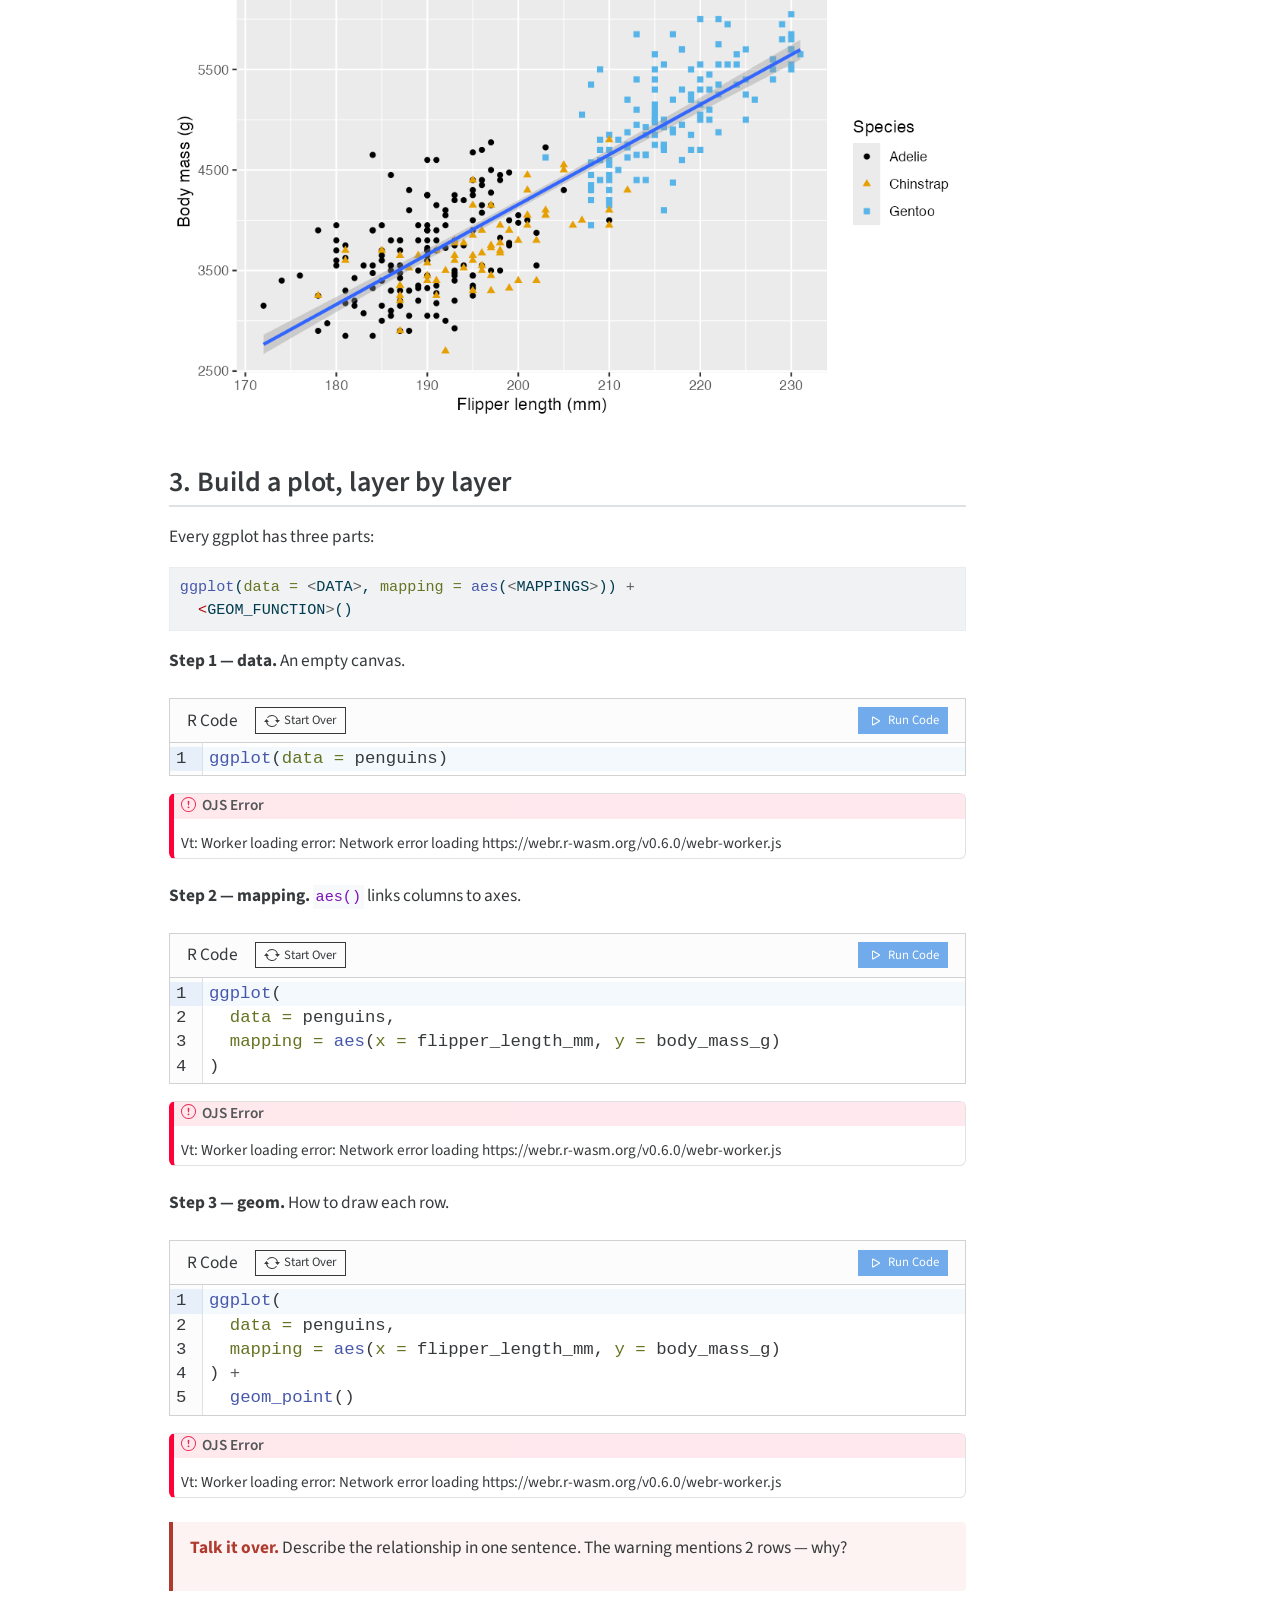
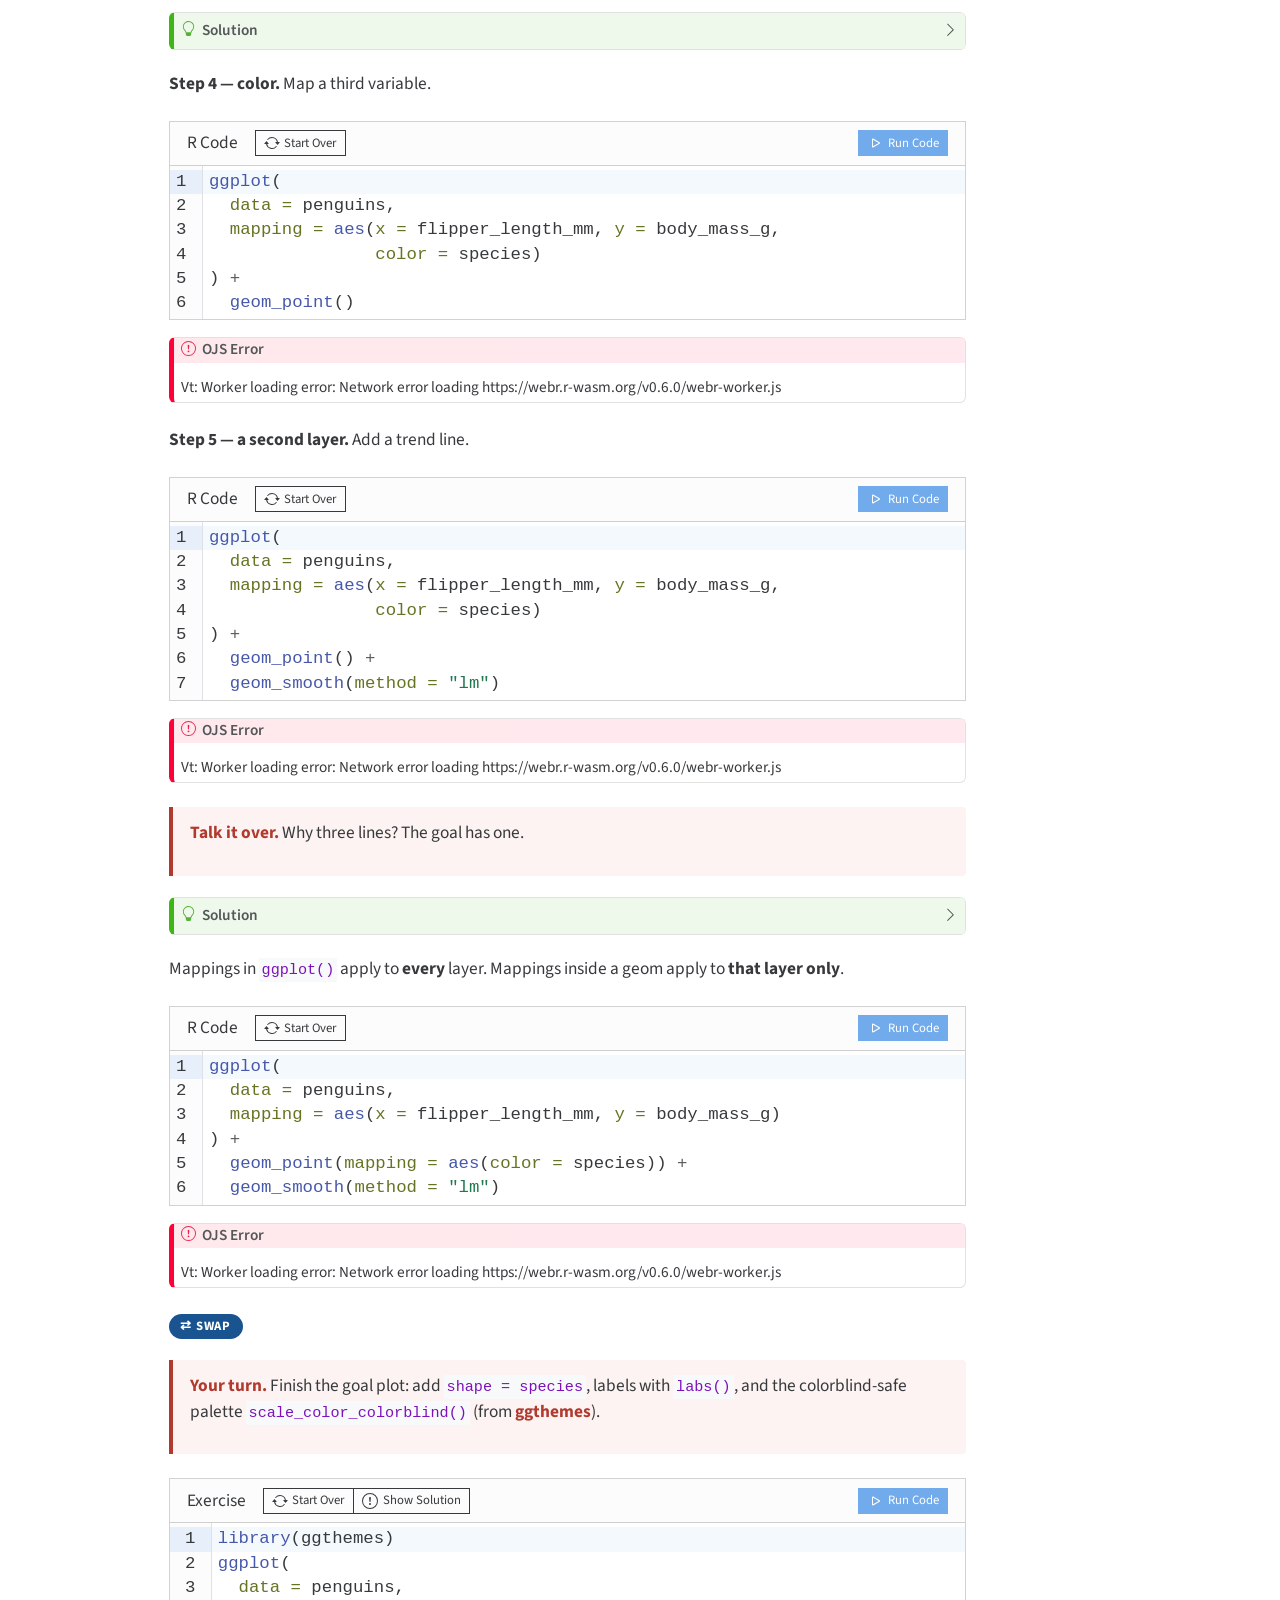
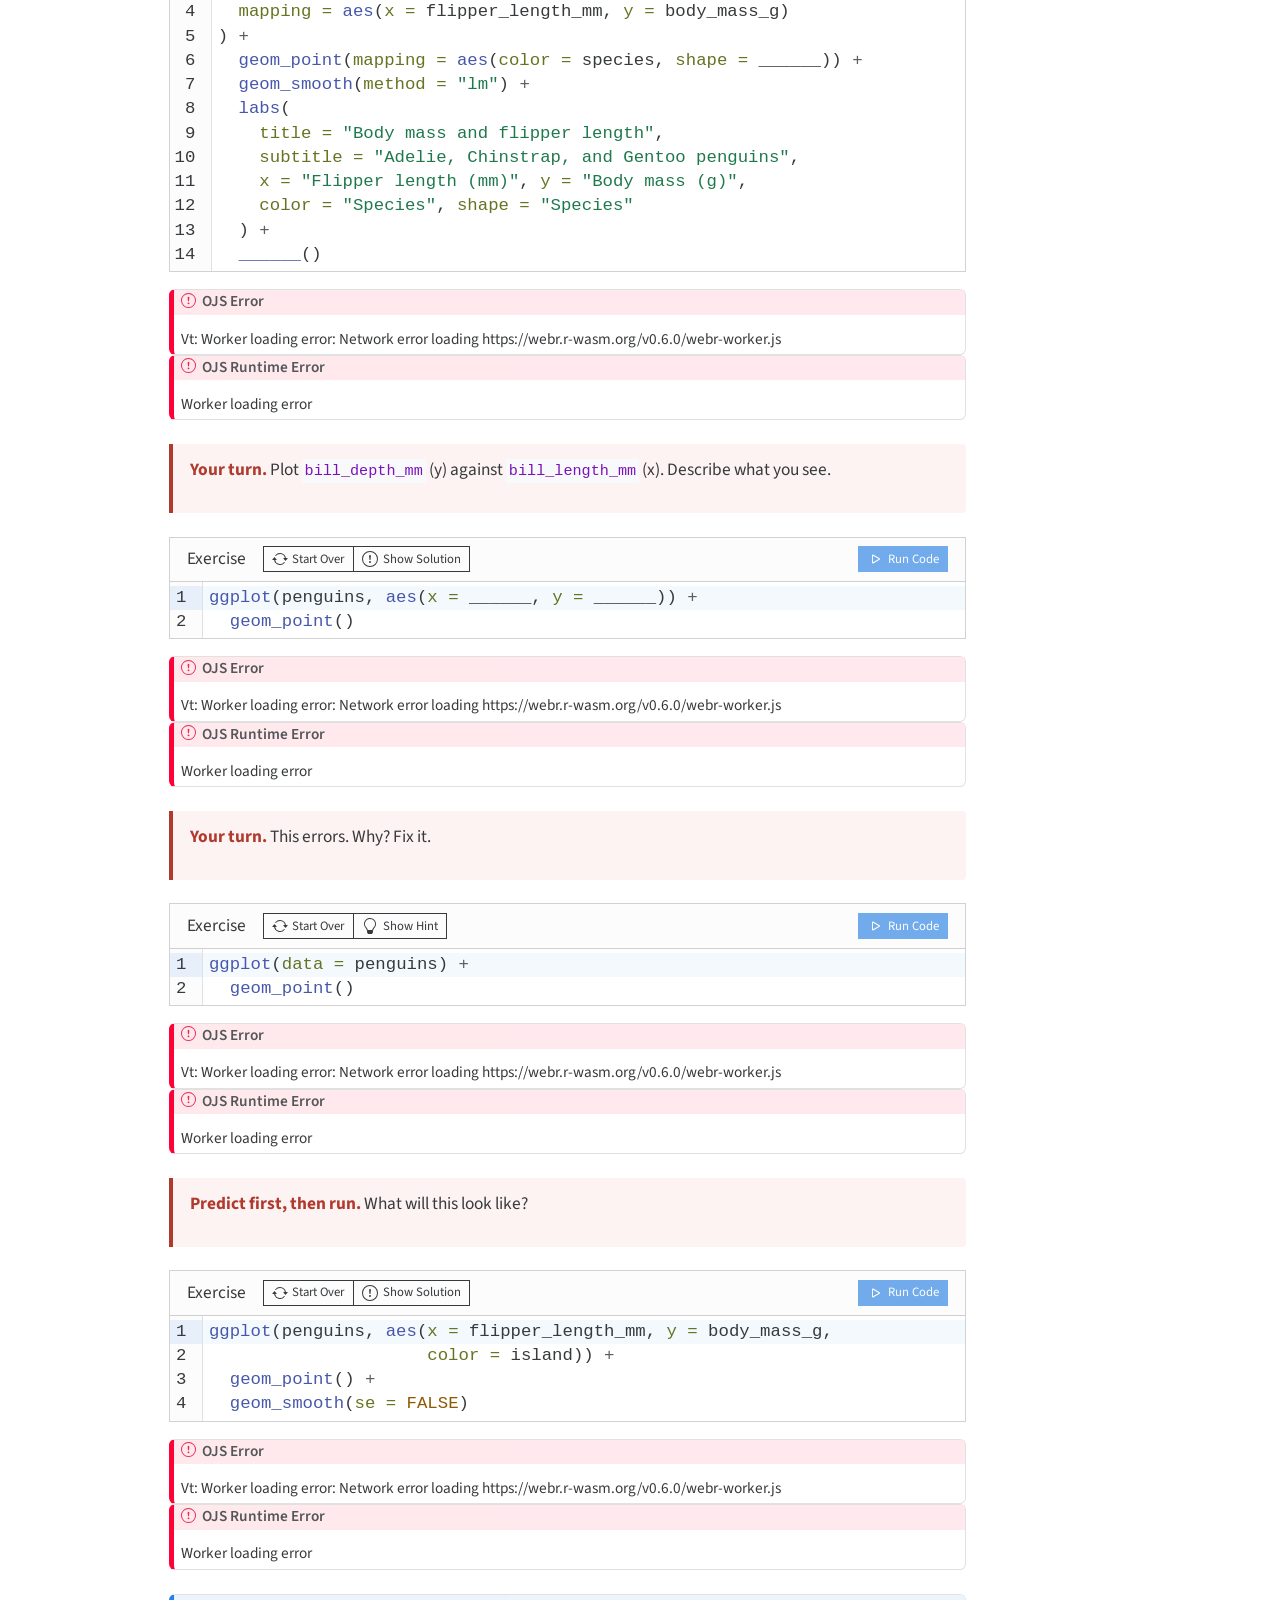
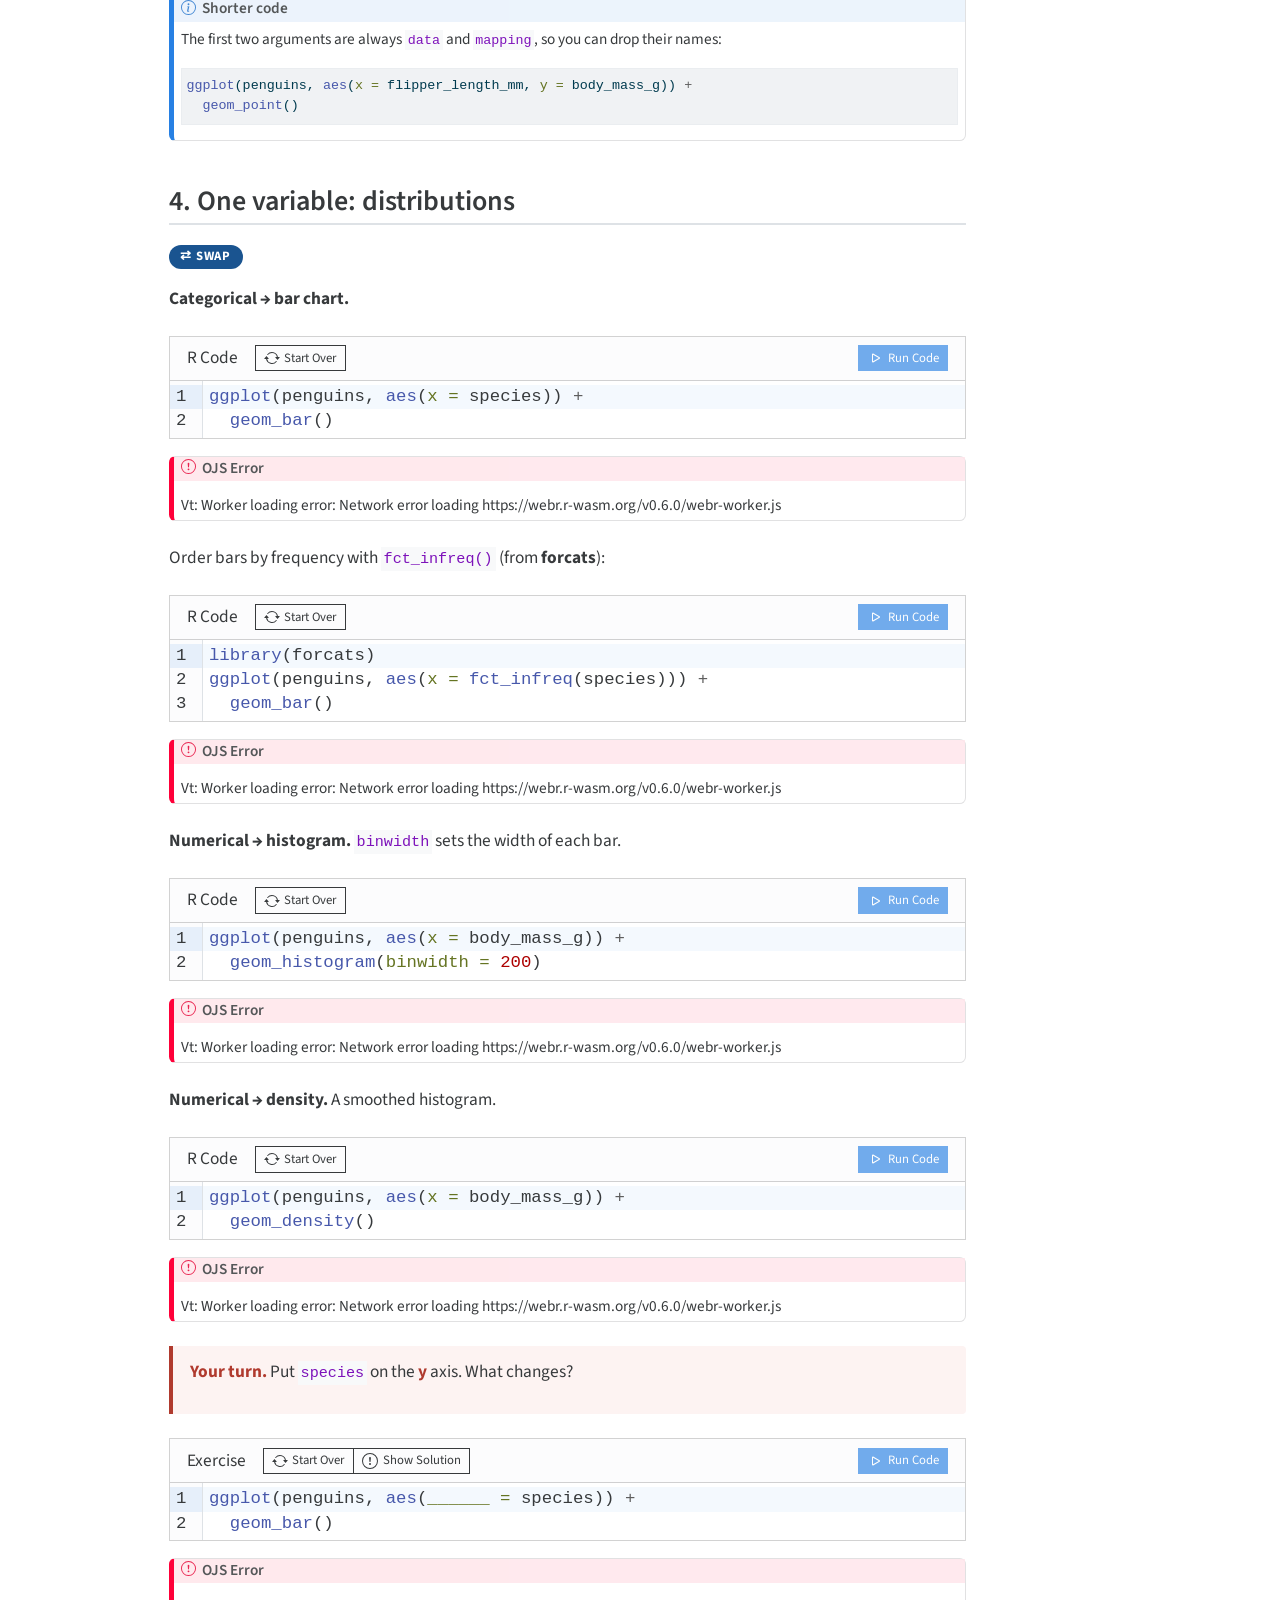
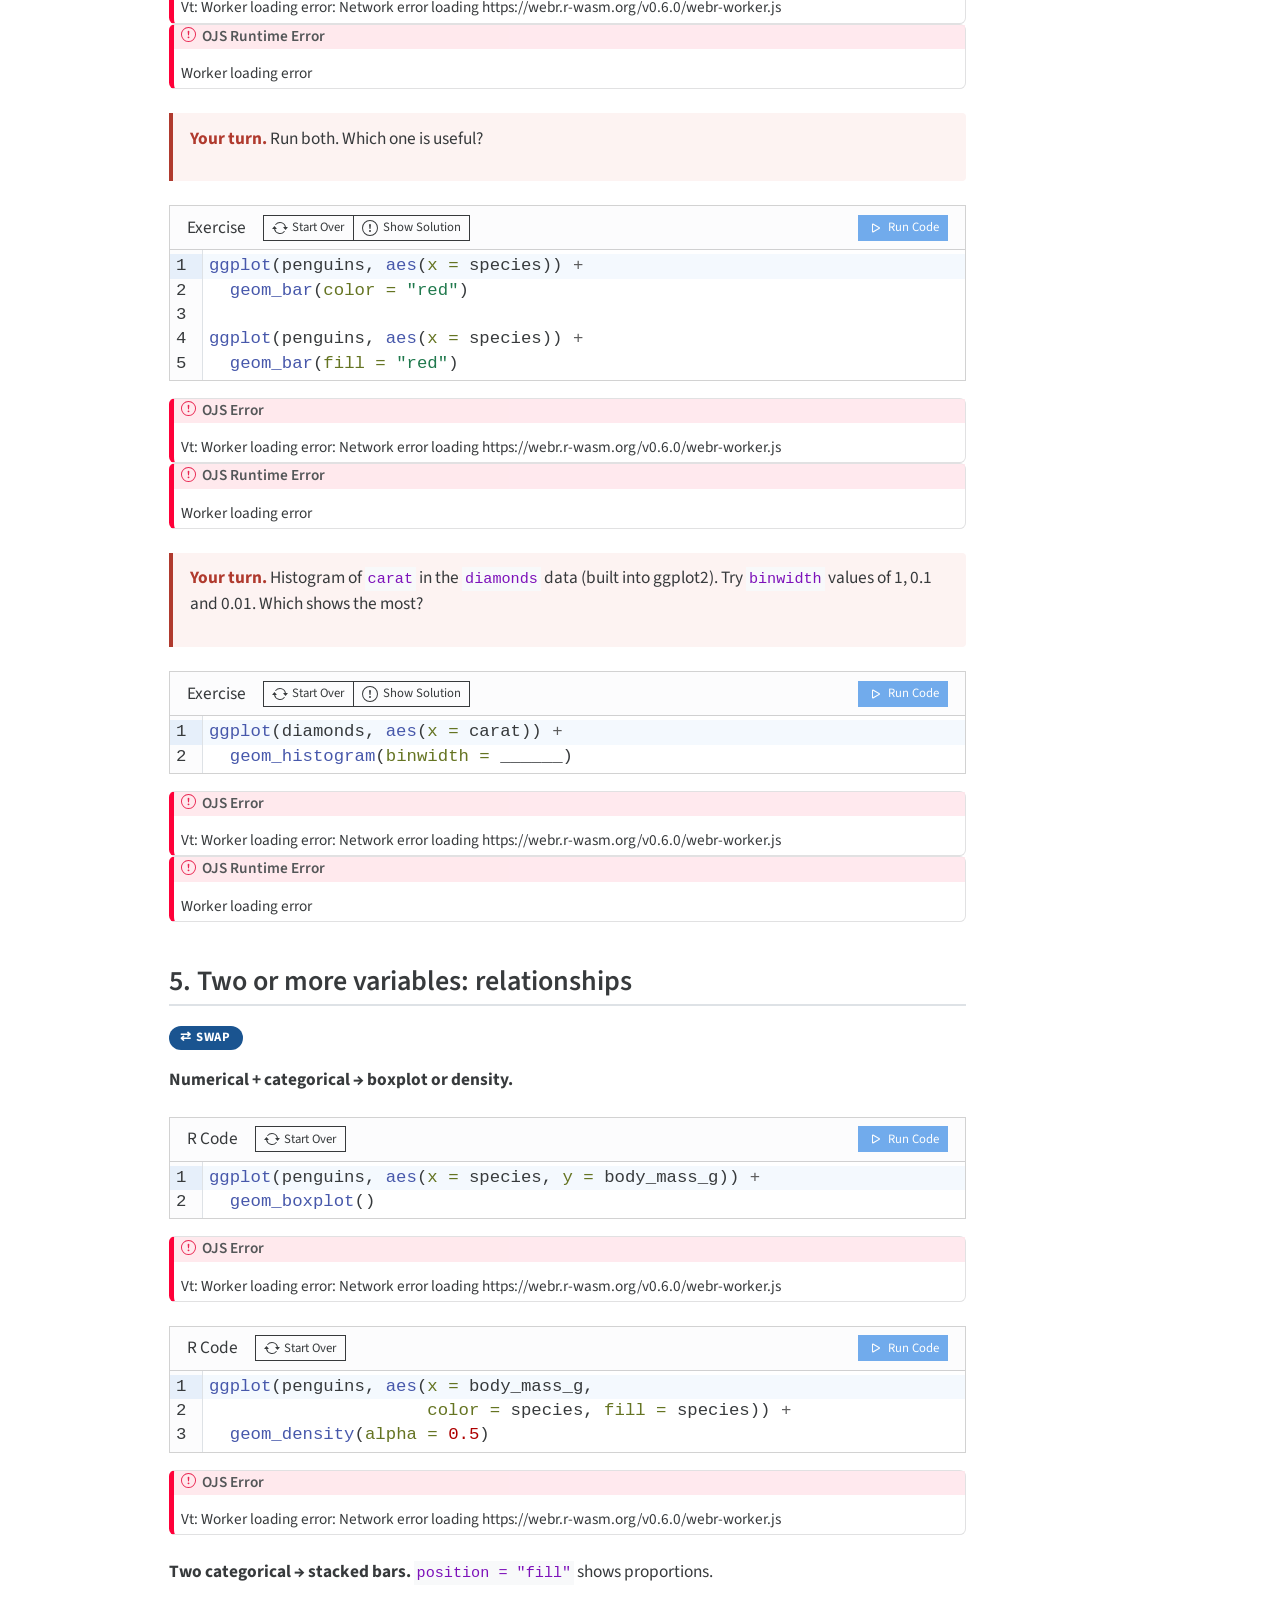
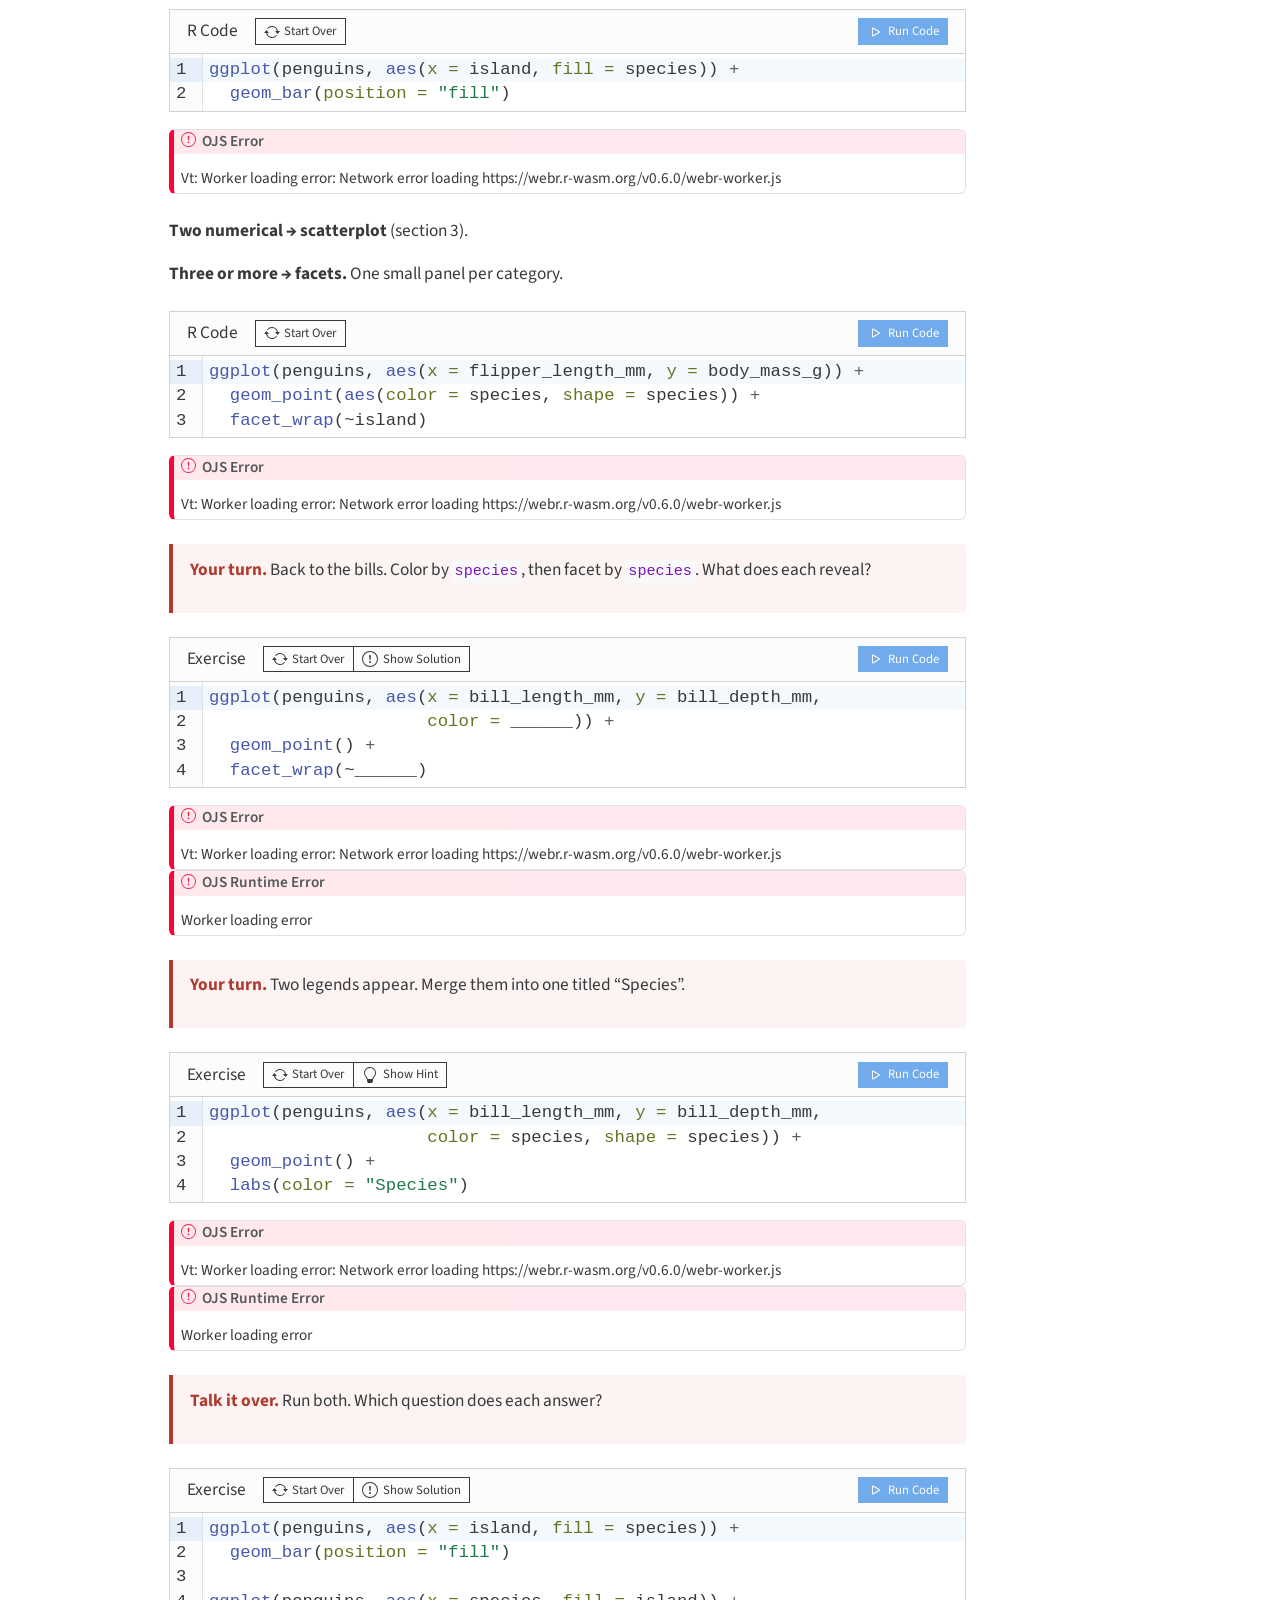
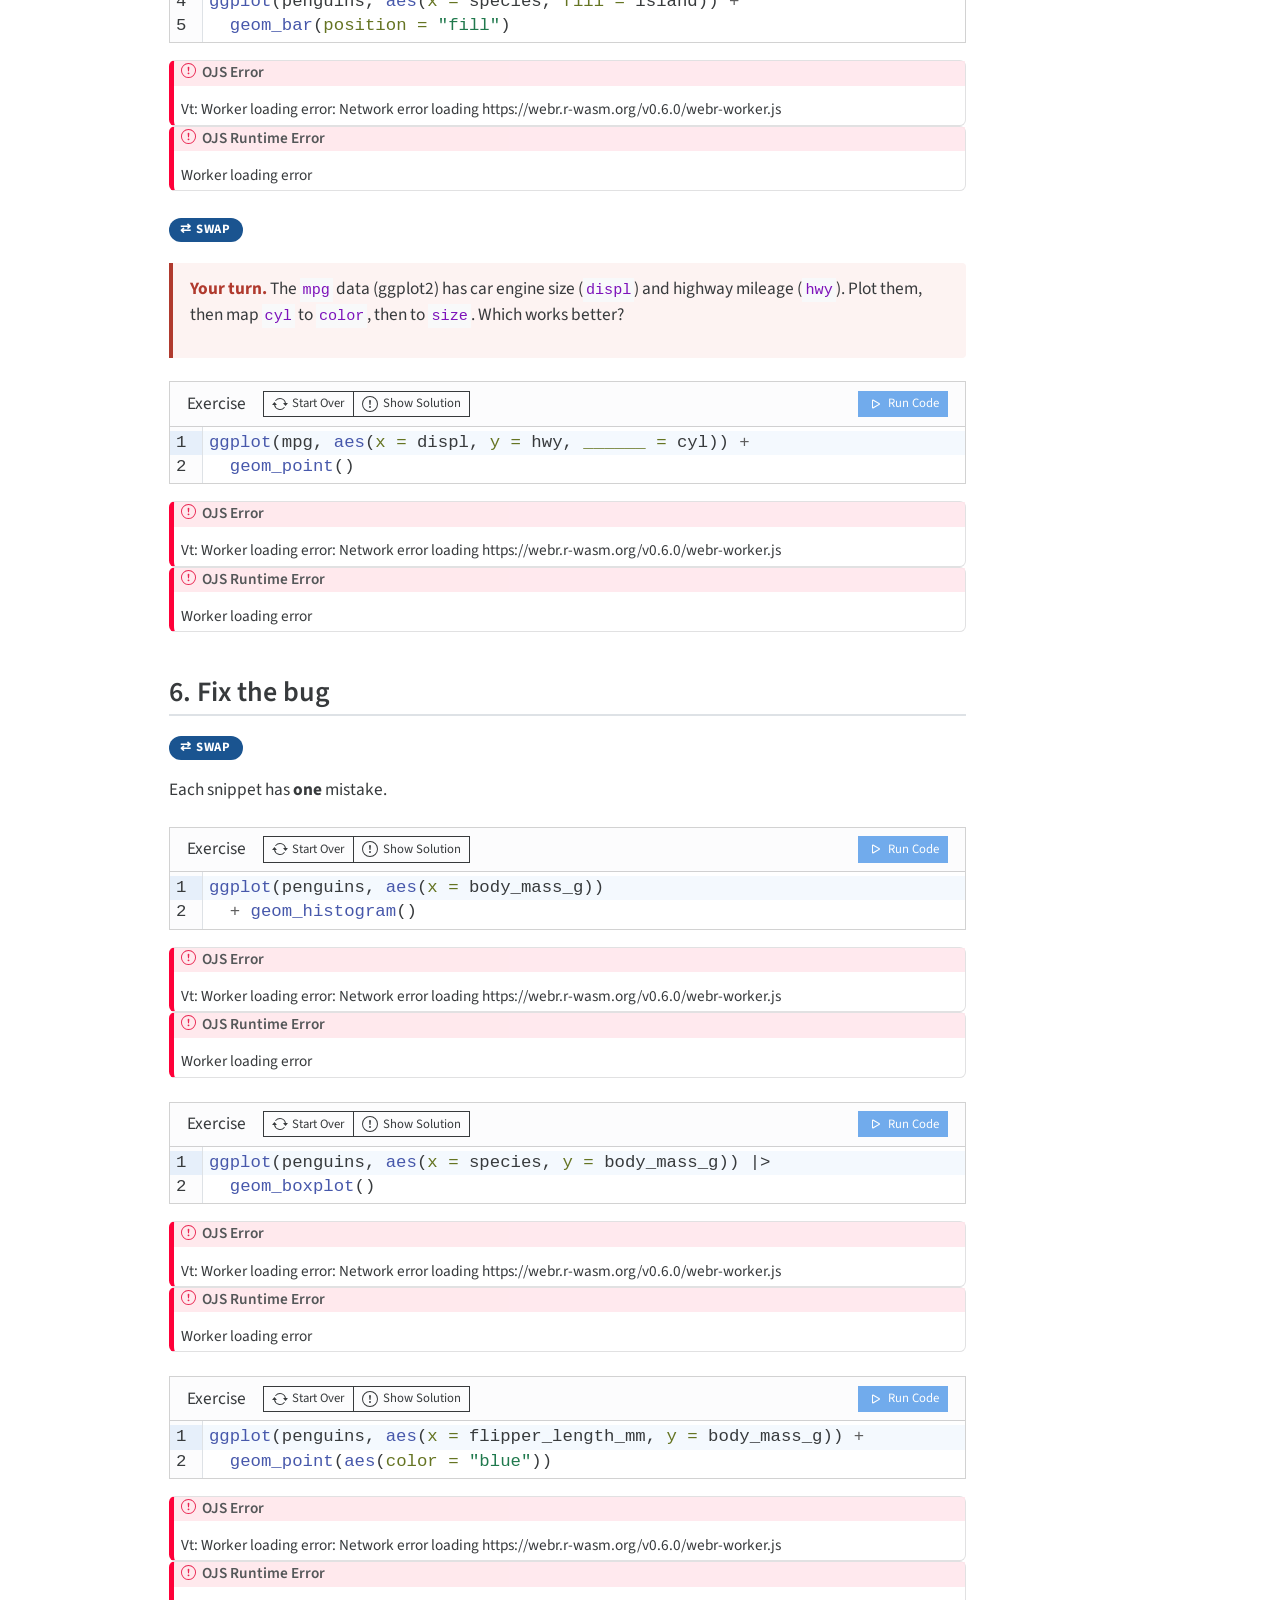
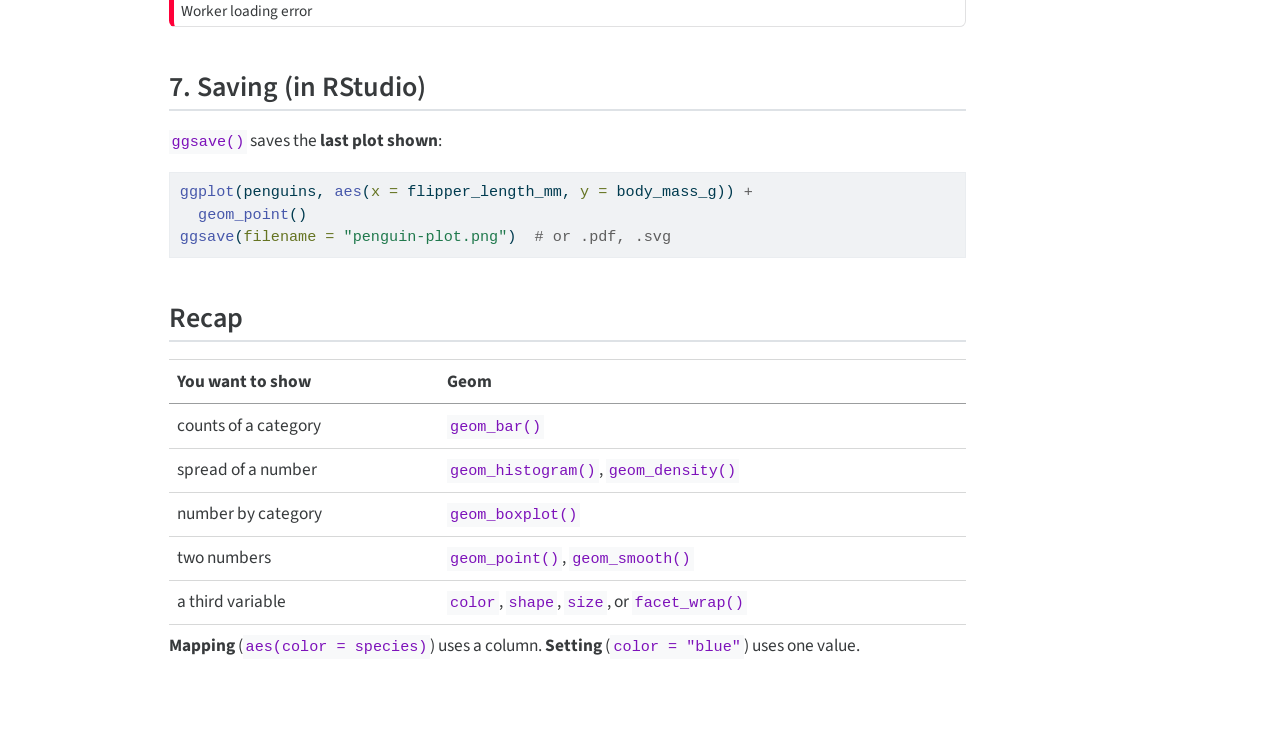
==== commit 3281da9a: "Revert "Add a how-to-read note under the goal plot" This reverts commit b41ea698bb70f42878b92a8b195d" ====
--- a/docs/ggplot/index.html
+++ b/docs/ggplot/index.html
@@ -196,13 +196,6 @@
 <h2 class="anchored" data-anchor-id="the-goal">2. The goal</h2>
 <p>By the end of section 3 you will have rebuilt this plot.</p>
 <p><img src="goal.png" class="img-fluid" alt="Scatterplot of body mass against flipper length, points colored and shaped by species, with one linear trend line."></p>
-<p><strong>How to read it</strong></p>
-<ul>
-<li>Each point is one penguin: flipper length across, body mass up.</li>
-<li>Color and shape show species.</li>
-<li>The blue line is the overall trend; the grey band is its uncertainty.</li>
-<li>Points rise left to right: longer flippers, heavier penguins. Gentoo are the largest (top right).</li>
-</ul>
 </section>
 <section id="build-a-plot-layer-by-layer" class="level2">
 <h2 class="anchored" data-anchor-id="build-a-plot-layer-by-layer">3. Build a plot, layer by layer</h2>
